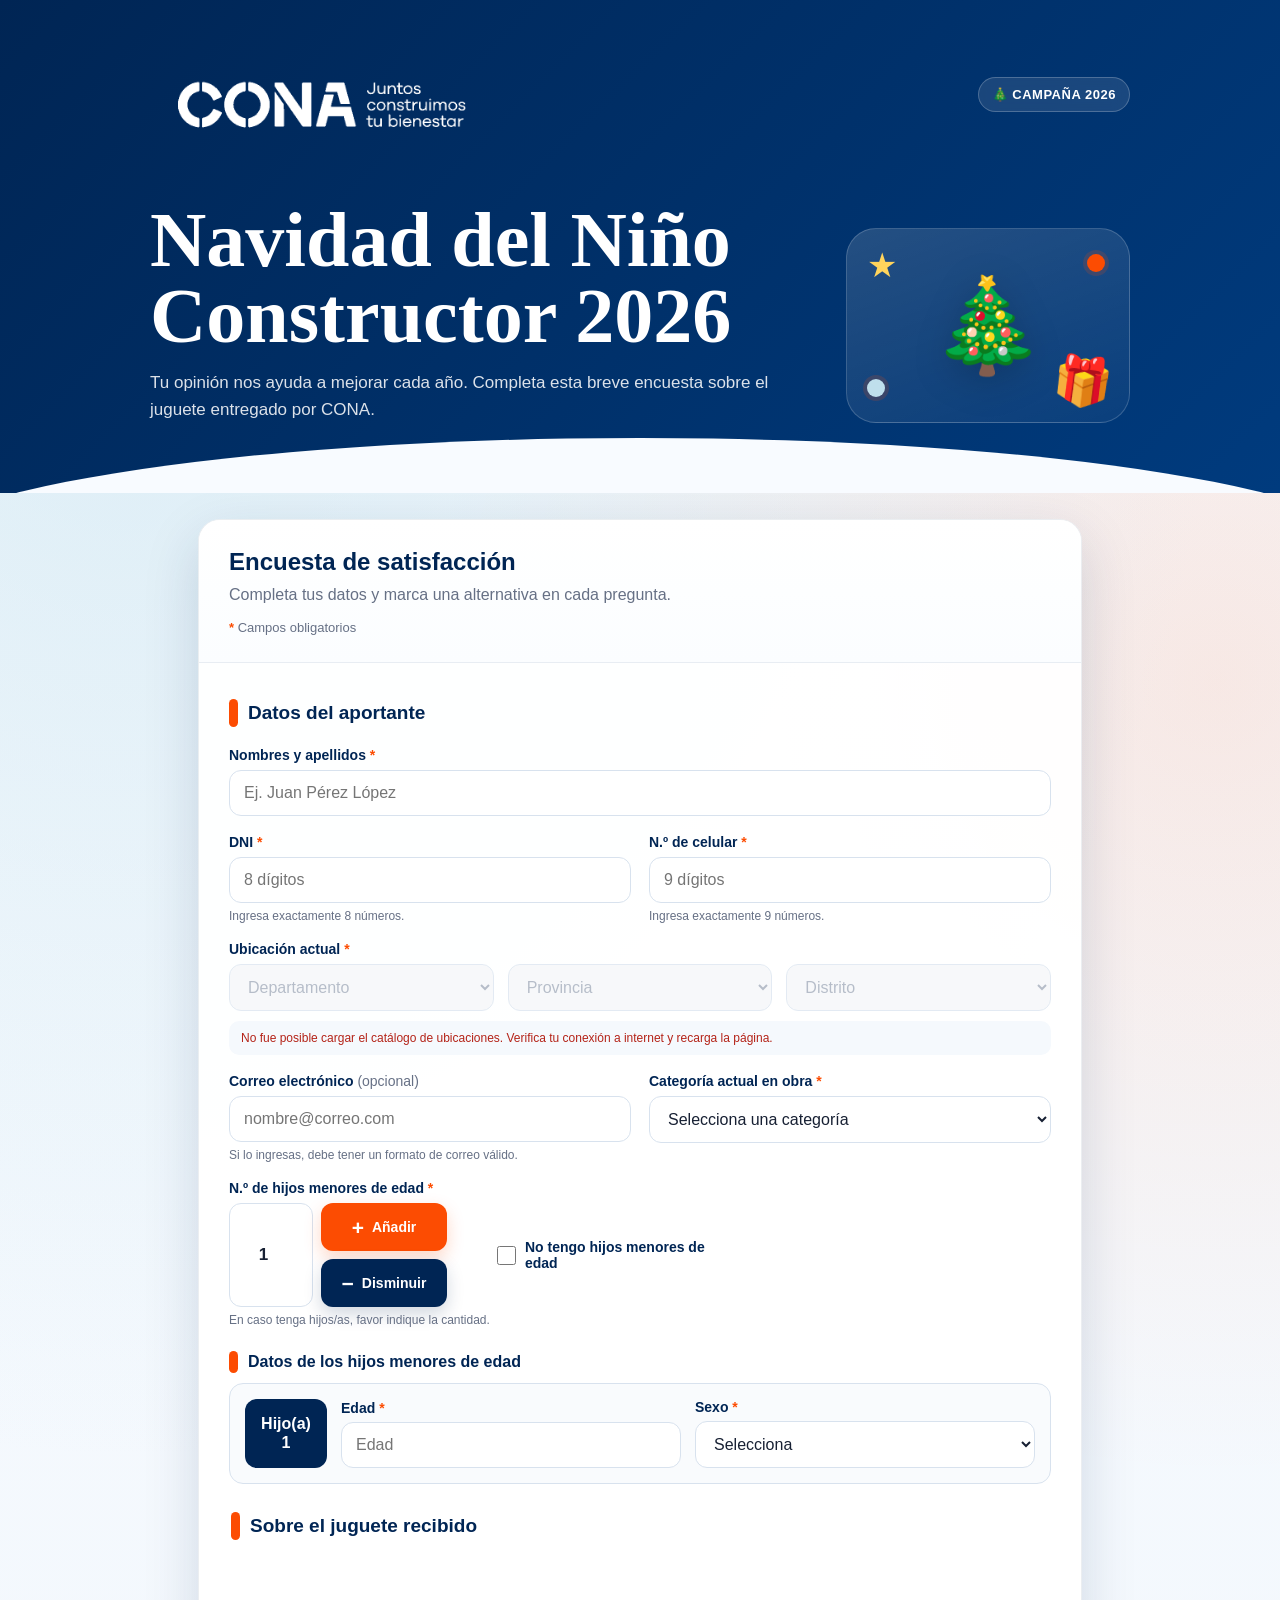
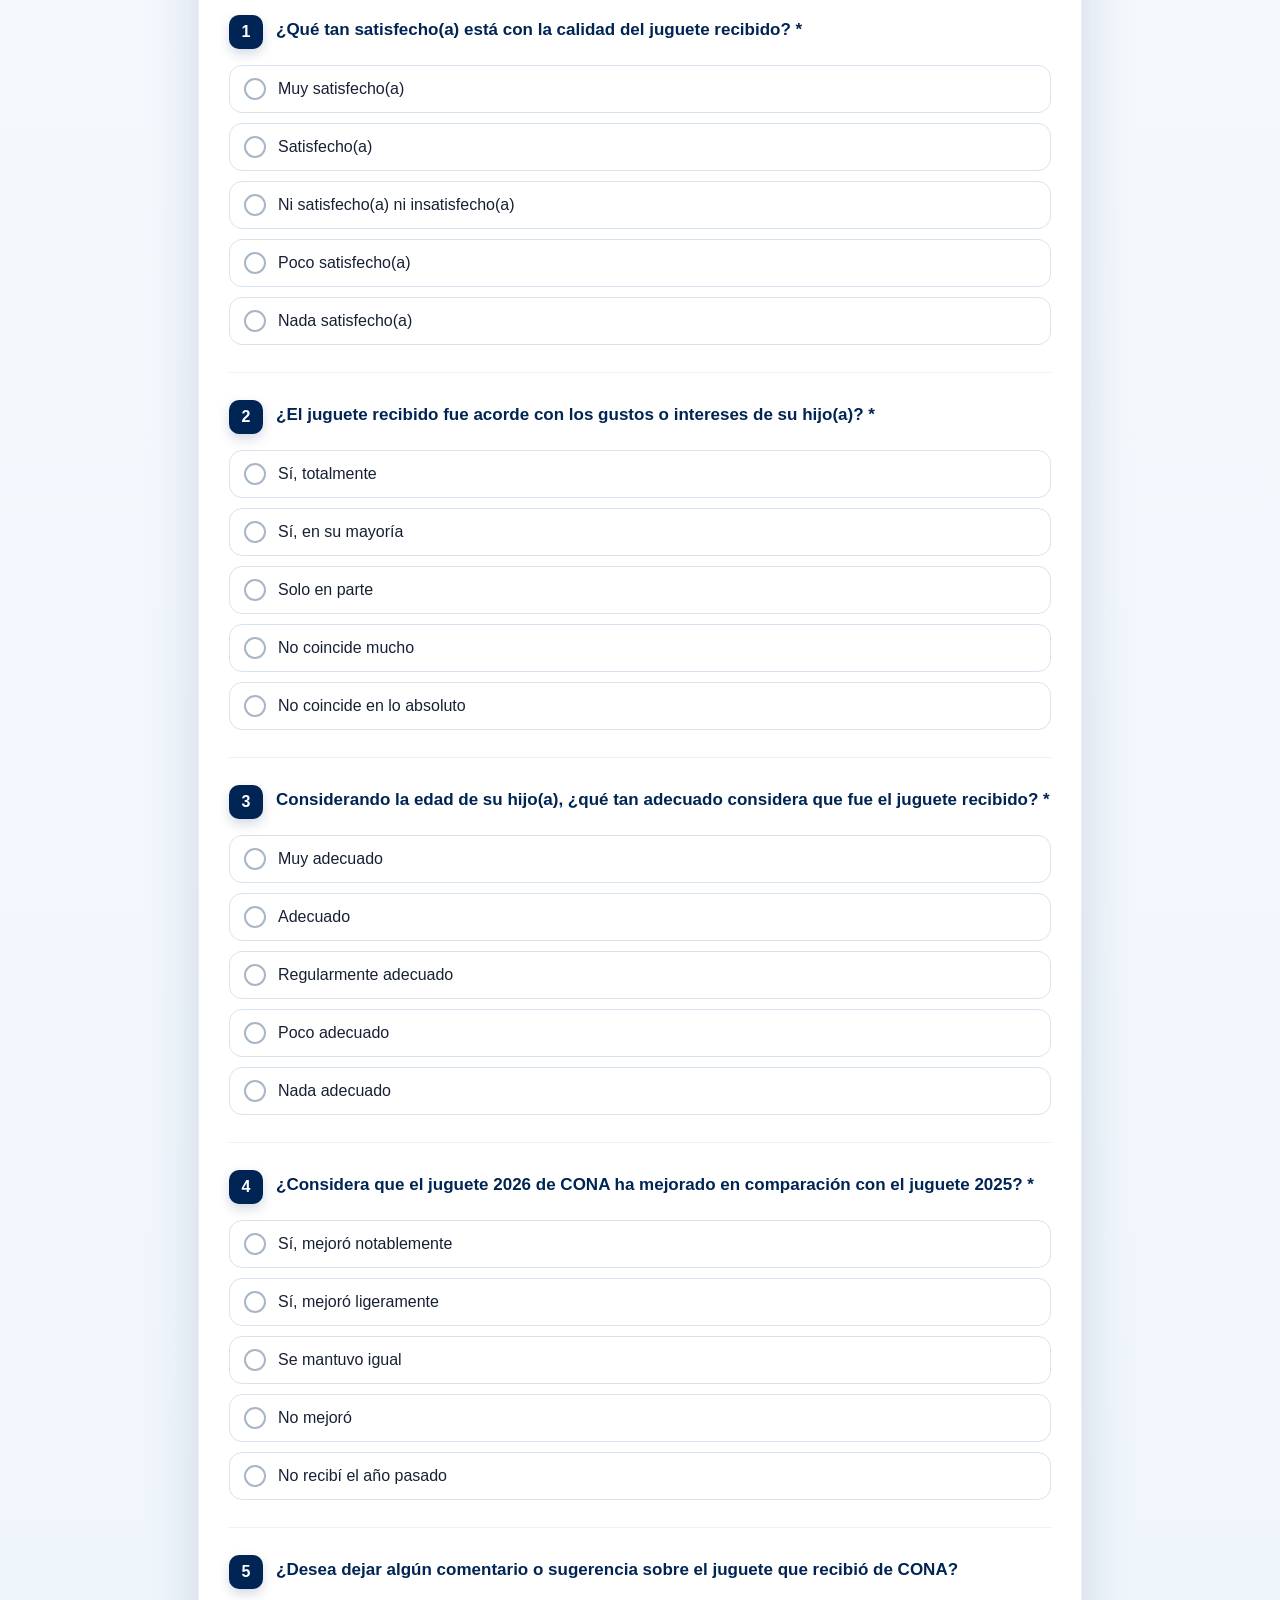
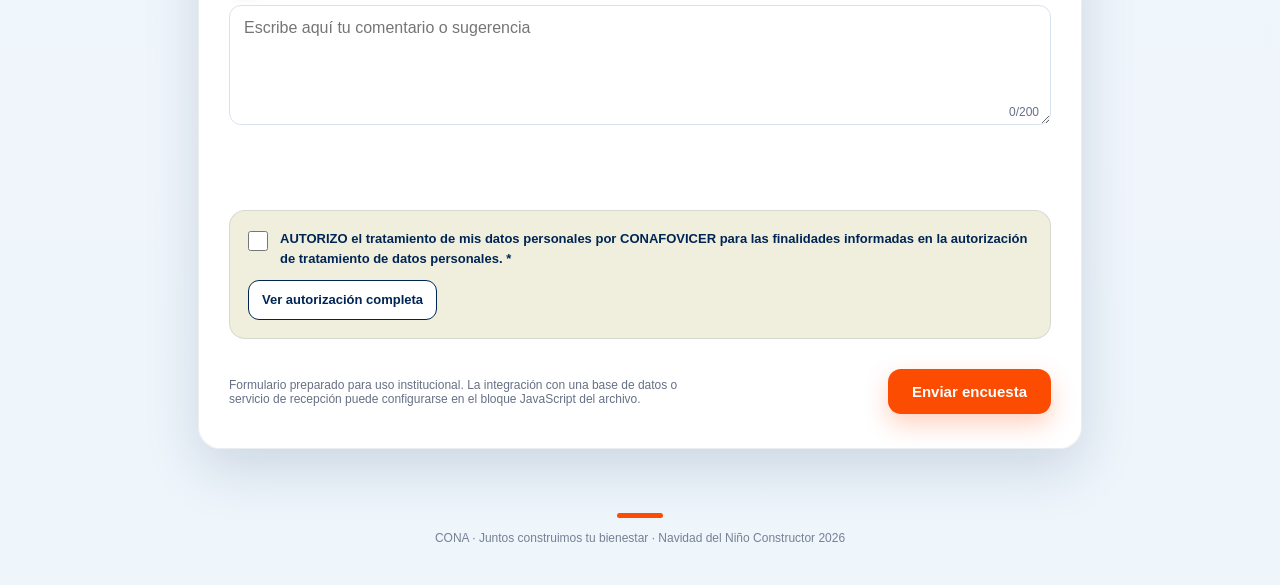
==== index.html @ 09ba83e5 "primera carga" ====
<!DOCTYPE html>
<html lang="es">
<head>
  <meta charset="UTF-8" />
  <meta name="viewport" content="width=device-width, initial-scale=1.0" />
  <title>Navidad del Niño Constructor 2026 | CONA</title>
  <meta name="description" content="Encuesta Navidad del Niño Constructor 2026 - CONA" />
  <style>
    :root {
      --cona-blue: #002554;
      --cona-blue-2: #073b77;
      --cona-orange: #fc4c02;
      --cona-sky: #bfdfec;
      --cona-cream: #f0efdd;
      --white: #ffffff;
      --ink: #172033;
      --muted: #667085;
      --border: #d8e2ee;
      --success: #137a4e;
      --danger: #b42318;
      --shadow: 0 20px 55px rgba(0, 37, 84, .15);
      --radius: 22px;
    }

    * { box-sizing: border-box; }
    html { scroll-behavior: smooth; }
    body {
      margin: 0;
      font-family: Inter, "Segoe UI", Arial, sans-serif;
      background:
        radial-gradient(circle at 10% 10%, rgba(191,223,236,.45), transparent 30%),
        radial-gradient(circle at 95% 18%, rgba(252,76,2,.10), transparent 24%),
        linear-gradient(180deg, #f8fbff 0%, #eef5fb 100%);
      color: var(--ink);
      min-height: 100vh;
    }

    .snow {
      position: fixed;
      inset: 0;
      pointer-events: none;
      overflow: hidden;
      z-index: 0;
      opacity: .42;
    }
    .snow span {
      position: absolute;
      top: -30px;
      color: #fff;
      text-shadow: 0 1px 5px rgba(0,37,84,.20);
      animation: fall linear infinite;
      user-select: none;
    }
    @keyframes fall {
      to { transform: translateY(110vh) rotate(360deg); }
    }

    .page { position: relative; z-index: 1; }

    .hero {
      position: relative;
      overflow: hidden;
      background: linear-gradient(135deg, var(--cona-blue) 0%, #003b7e 100%);
      color: white;
      padding: 28px 20px 70px;
    }
    .hero::after {
      content: "";
      position: absolute;
      left: -8%; right: -8%; bottom: -65px;
      height: 120px;
      background: #f8fbff;
      border-radius: 50% 50% 0 0 / 100% 100% 0 0;
    }
    .hero-inner {
      max-width: 980px;
      margin: 0 auto;
      position: relative;
      z-index: 2;
    }
    .brand-row {
      display: flex;
      align-items: center;
      justify-content: space-between;
      gap: 24px;
      margin-bottom: 42px;
    }
    .logo { width: min(330px, 62vw); height: auto; display: block; }
    .year-badge {
      display: inline-flex;
      align-items: center;
      gap: 8px;
      background: rgba(255,255,255,.10);
      border: 1px solid rgba(255,255,255,.22);
      padding: 9px 13px;
      border-radius: 999px;
      font-weight: 800;
      letter-spacing: .04em;
      font-size: 13px;
      backdrop-filter: blur(8px);
    }
    .hero-grid {
      display: grid;
      grid-template-columns: 1.4fr .6fr;
      gap: 32px;
      align-items: end;
    }
    h1 {
      margin: 0 0 14px;
      font-family: Georgia, "Times New Roman", serif;
      font-weight: 700;
      line-height: .98;
      font-size: clamp(42px, 7vw, 78px);
      max-width: 780px;
    }
    .hero p {
      margin: 0;
      max-width: 700px;
      font-size: 17px;
      line-height: 1.6;
      color: rgba(255,255,255,.86);
    }
    .christmas-card {
      position: relative;
      min-height: 195px;
      border-radius: 30px;
      background: linear-gradient(160deg, rgba(255,255,255,.14), rgba(255,255,255,.04));
      border: 1px solid rgba(255,255,255,.18);
      display: grid;
      place-items: center;
      overflow: hidden;
    }
    .tree { font-size: 92px; filter: drop-shadow(0 8px 18px rgba(0,0,0,.18)); }
    .gift { position: absolute; right: 16px; bottom: 12px; font-size: 48px; transform: rotate(7deg); }
    .star { position: absolute; left: 20px; top: 16px; font-size: 34px; color: #ffd45c; }
    .bauble {
      position: absolute; width: 18px; height: 18px; border-radius: 50%;
      background: var(--cona-orange); box-shadow: 0 0 0 4px rgba(252,76,2,.16);
    }
    .b1 { right: 24px; top: 25px; } .b2 { left: 20px; bottom: 25px; background: var(--cona-sky); }

    main { max-width: 920px; margin: 0 auto; padding: 26px 18px 64px; }
    .form-shell {
      background: rgba(255,255,255,.95);
      border: 1px solid rgba(0,37,84,.08);
      border-radius: var(--radius);
      box-shadow: var(--shadow);
      overflow: hidden;
    }
    .intro {
      padding: 28px 30px 24px;
      border-bottom: 1px solid #e8edf3;
      background: linear-gradient(180deg, #fff 0%, #fbfdff 100%);
    }
    .intro h2 { margin: 0 0 7px; color: var(--cona-blue); font-size: 24px; }
    .intro p { margin: 0; color: var(--muted); line-height: 1.55; }
    .required-note { margin-top: 10px !important; font-size: 13px; }
    .required-note strong { color: var(--cona-orange); }

    form { padding: 8px 30px 34px; }
    fieldset { border: 0; padding: 0; margin: 0; min-width: 0; }
    .section { padding: 28px 0; border-bottom: 1px solid #edf0f4; }
    .section:last-of-type { border-bottom: 0; }
    .section-title {
      display: flex;
      align-items: center;
      gap: 10px;
      margin: 0 0 20px;
      color: var(--cona-blue);
      font-size: 19px;
      font-weight: 800;
    }
    .section-title .brick {
      width: 9px; height: 28px; border-radius: 5px; background: var(--cona-orange); flex: 0 0 auto;
    }

    .grid { display: grid; grid-template-columns: repeat(2, minmax(0, 1fr)); gap: 18px; }
    .grid-3 { display: grid; grid-template-columns: repeat(3, minmax(0, 1fr)); gap: 14px; }
    .full { grid-column: 1 / -1; }
    .field label { display: block; font-weight: 700; font-size: 14px; color: var(--cona-blue); margin: 0 0 7px; }
    .field label .req { color: var(--cona-orange); }
    .children-count-row { display:grid; grid-template-columns:minmax(250px, 1fr) minmax(220px, auto); gap:16px; align-items:center; }
    .children-count-control { display:flex; align-items:stretch; gap:8px; }
    .children-count-control input { width:84px; flex:0 0 84px; text-align:center; font-weight:900; font-size:17px; }
    .child-adjust-buttons { display:flex; gap:8px; flex-wrap:wrap; }
    .child-adjust {
      appearance:none; border:0; border-radius:12px; min-height:48px; width:126px; padding:10px 14px;
      font:inherit; font-size:14px; font-weight:900; cursor:pointer; display:inline-flex; align-items:center; justify-content:center; gap:8px;
      transition:transform .16s ease, box-shadow .16s ease, opacity .16s ease; white-space:nowrap;
    }
    .child-adjust:hover:not(:disabled) { transform:translateY(-1px); }
    .child-adjust:focus-visible { outline:3px solid rgba(0,37,84,.18); outline-offset:2px; }
    .child-adjust.add { background:var(--cona-orange); color:#fff; box-shadow:0 7px 17px rgba(252,76,2,.22); }
    .child-adjust.remove { background:var(--cona-blue); color:#fff; box-shadow:0 7px 17px rgba(0,37,84,.18); }
    .child-adjust:disabled { opacity:.38; cursor:not-allowed; box-shadow:none; }
    .child-adjust .symbol { font-size:21px; line-height:1; font-weight:900; }
    .no-children-option { display:flex; align-items:center; gap:9px; min-height:48px; padding:0 2px; color:var(--cona-blue); font-weight:700; font-size:14px; }
    .no-children-option input { width:19px; height:19px; margin:0; accent-color:var(--cona-orange); cursor:pointer; flex:0 0 auto; }
    .no-children-option label { margin:0; cursor:pointer; font-weight:700; }
    input, select, textarea {
      width: 100%;
      border: 1.5px solid var(--border);
      border-radius: 12px;
      padding: 13px 14px;
      font: inherit;
      color: var(--ink);
      background: #fff;
      outline: none;
      transition: border-color .18s ease, box-shadow .18s ease, transform .18s ease;
    }
    input:focus, select:focus, textarea:focus {
      border-color: var(--cona-blue-2);
      box-shadow: 0 0 0 4px rgba(0,37,84,.09);
    }
    input:invalid:not(:placeholder-shown), textarea:invalid:not(:placeholder-shown) { border-color: #e4a6a0; }
    select:disabled { background: #f4f6f8; color: #98a2b3; cursor: not-allowed; }
    .hint { display: block; margin-top: 6px; color: var(--muted); font-size: 12px; }
    .ubigeo-status { margin-top: 10px; padding: 10px 12px; border-radius: 10px; background: #f5f9fd; color: var(--cona-blue); font-size: 12px; display: none; }

    .children-wrap { grid-column: 1 / -1; margin-top: 2px; }
    .children-list { display: grid; gap: 12px; margin-top: 10px; }
    .child-card {
      display: grid; grid-template-columns: 82px minmax(0,1fr) minmax(0,1fr); gap: 14px; align-items: end;
      padding: 15px; border: 1.5px solid var(--border); border-radius: 14px; background: #f9fbfd;
    }
    .child-badge {
      align-self: stretch; min-height: 48px; border-radius: 12px; background: var(--cona-blue); color: #fff;
      display: grid; place-items: center; font-weight: 900; text-align: center; line-height: 1.15; padding: 8px;
    }
    .child-card label { margin-bottom: 6px; }
    .children-empty { padding: 13px 14px; border-radius: 12px; background: #f5f9fd; color: var(--muted); font-size: 13px; }

    .question { padding: 27px 0; border-bottom: 1px solid #edf0f4; }
    .question:last-child { border-bottom: 0; }
    .q-head { display: flex; gap: 13px; align-items: flex-start; margin-bottom: 16px; }
    .q-num {
      width: 34px; height: 34px; border-radius: 10px; flex: 0 0 auto;
      background: var(--cona-blue); color: white; display: grid; place-items: center;
      font-weight: 900;
      box-shadow: 0 5px 12px rgba(0,37,84,.17);
    }
    .q-title { margin: 3px 0 0; font-size: 17px; line-height: 1.45; color: var(--cona-blue); font-weight: 800; }

    .options { display: grid; gap: 10px; }
    .option { position: relative; }
    .option input { position: absolute; opacity: 0; pointer-events: none; }
    .option label {
      display: flex;
      align-items: center;
      gap: 12px;
      border: 1.5px solid var(--border);
      border-radius: 13px;
      padding: 12px 14px;
      cursor: pointer;
      background: #fff;
      transition: all .18s ease;
    }
    .option label::before {
      content: "";
      width: 18px; height: 18px; border-radius: 50%;
      border: 2px solid #a8b6c7;
      flex: 0 0 auto;
      box-shadow: inset 0 0 0 4px #fff;
    }
    .option input:checked + label {
      border-color: var(--cona-blue);
      background: #f4f8fc;
      color: var(--cona-blue);
      font-weight: 700;
    }
    .option input:checked + label::before { background: var(--cona-orange); border-color: var(--cona-orange); }
    .option input:focus-visible + label { box-shadow: 0 0 0 4px rgba(0,37,84,.10); }

    .textarea-wrap { position: relative; }
    textarea { min-height: 120px; resize: vertical; padding-bottom: 32px; }
    .counter { position: absolute; right: 12px; bottom: 10px; color: var(--muted); font-size: 12px; background: rgba(255,255,255,.9); padding-left: 8px; }

    .consent {
      margin: 26px 0 6px;
      padding: 18px;
      border-radius: 16px;
      background: var(--cona-cream);
      color: #394150;
      font-size: 13px;
      line-height: 1.55;
      border: 1px solid rgba(0,37,84,.10);
    }
    .consent-head { display:flex; gap:12px; align-items:flex-start; }
    .consent-check { width:20px; height:20px; margin:2px 0 0; flex:0 0 auto; accent-color:var(--cona-orange); cursor:pointer; }
    .consent-label { display:block; margin:0; color:var(--cona-blue); font-weight:800; line-height:1.5; cursor:pointer; }
    .consent-actions { margin-top:12px; }
    .consent-toggle { appearance:none; border:1.5px solid var(--cona-blue); background:#fff; color:var(--cona-blue); border-radius:11px; padding:9px 13px; font:inherit; font-weight:800; cursor:pointer; transition:background .18s ease,color .18s ease,transform .18s ease; }
    .consent-toggle:hover { background:var(--cona-blue); color:#fff; transform:translateY(-1px); }
    .consent-detail { margin-top:14px; padding:16px 17px; border-radius:13px; background:#fff; border:1px solid rgba(0,37,84,.12); color:#344054; }
    .consent-detail[hidden] { display:none; }
    .consent-detail h4 { margin:16px 0 7px; color:var(--cona-blue); font-size:13px; text-transform:uppercase; letter-spacing:.025em; }
    .consent-detail h4:first-child { margin-top:0; }
    .consent-detail p { margin:0 0 8px; }
    .consent-detail ul { margin:6px 0 10px 19px; padding:0; }
    .consent-detail li { margin:0 0 7px; }
    .consent-meta { margin-top:10px; color:var(--muted); font-size:11px; }

    .actions { display: flex; gap: 12px; align-items: center; justify-content: space-between; padding-top: 24px; }
    .submit {
      appearance: none;
      border: 0;
      background: var(--cona-orange);
      color: white;
      padding: 14px 24px;
      border-radius: 13px;
      font-weight: 900;
      font-size: 15px;
      cursor: pointer;
      box-shadow: 0 10px 24px rgba(252,76,2,.25);
      transition: transform .16s ease, box-shadow .16s ease, opacity .16s ease;
    }
    .submit:hover { transform: translateY(-1px); box-shadow: 0 13px 28px rgba(252,76,2,.30); }
    .submit:disabled { opacity: .55; cursor: wait; transform: none; }
    .privacy { color: var(--muted); font-size: 12px; max-width: 470px; }

    .toast {
      position: fixed;
      right: 20px; bottom: 20px;
      background: #fff;
      border-left: 5px solid var(--success);
      box-shadow: 0 12px 35px rgba(0,0,0,.17);
      border-radius: 12px;
      padding: 14px 16px;
      max-width: min(390px, calc(100vw - 40px));
      z-index: 10;
      transform: translateY(120px);
      opacity: 0;
      transition: .25s ease;
    }
    .toast.show { transform: translateY(0); opacity: 1; }
    .toast.error { border-left-color: var(--danger); }
    .toast strong { display: block; color: var(--cona-blue); margin-bottom: 3px; }

    footer { max-width: 920px; margin: 0 auto; padding: 0 18px 40px; text-align: center; color: #758195; font-size: 12px; }
    .footer-line { width: 46px; height: 5px; border-radius: 99px; background: var(--cona-orange); margin: 0 auto 13px; }

    @media (max-width: 720px) {
      .hero { padding-bottom: 54px; }
      .brand-row { margin-bottom: 30px; }
      .hero-grid { grid-template-columns: 1fr; }
      .christmas-card { min-height: 145px; }
      .tree { font-size: 72px; }
      .grid, .grid-3 { grid-template-columns: 1fr; }
      .children-count-row { grid-template-columns:1fr; gap:10px; }
      .children-count-control { flex-wrap:wrap; }
      .children-count-control input { width:76px; flex-basis:76px; }
      .child-adjust-buttons { flex:1 1 230px; }
      .child-adjust { flex:1 1 145px; justify-content:center; }
      .child-card { grid-template-columns: 1fr; }
      .child-badge { min-height: 42px; }
      .intro, form { padding-left: 20px; padding-right: 20px; }
      .actions { align-items: stretch; flex-direction: column-reverse; }
      .submit { width: 100%; }
    }
  </style>
</head>
<body>
  <div class="snow" aria-hidden="true" id="snow"></div>

  <div class="page">
    <header class="hero">
      <div class="hero-inner">
        <div class="brand-row">
          <img class="logo" alt="CONA - Juntos construimos tu bienestar" src="[data-uri]">
          <div class="year-badge">🎄 CAMPAÑA 2026</div>
        </div>
        <div class="hero-grid">
          <div>
            <h1>Navidad del Niño Constructor 2026</h1>
            <p>Tu opinión nos ayuda a mejorar cada año. Completa esta breve encuesta sobre el juguete entregado por CONA.</p>
          </div>
          <div class="christmas-card" aria-hidden="true">
            <div class="star">★</div><div class="bauble b1"></div><div class="bauble b2"></div>
            <div class="tree">🎄</div><div class="gift">🎁</div>
          </div>
        </div>
      </div>
    </header>

    <main>
      <section class="form-shell">
        <div class="intro">
          <h2>Encuesta de satisfacción</h2>
          <p>Completa tus datos y marca una alternativa en cada pregunta.</p>
          <p class="required-note"><strong>*</strong> Campos obligatorios</p>
        </div>

        <form id="surveyForm" novalidate>
          <section class="section">
            <h3 class="section-title"><span class="brick"></span>Datos del aportante</h3>
            <div class="grid">
              <div class="field full">
                <label for="nombre">Nombres y apellidos <span class="req">*</span></label>
                <input id="nombre" name="nombre" type="text" autocomplete="name" minlength="5" maxlength="120" required placeholder="Ej. Juan Pérez López" />
              </div>
              <div class="field">
                <label for="dni">DNI <span class="req">*</span></label>
                <input id="dni" name="dni" type="text" inputmode="numeric" autocomplete="off" maxlength="8" pattern="[0-9]{8}" required placeholder="8 dígitos" />
                <small class="hint">Ingresa exactamente 8 números.</small>
              </div>
              <div class="field">
                <label for="celular">N.º de celular <span class="req">*</span></label>
                <input id="celular" name="celular" type="tel" inputmode="numeric" autocomplete="tel" maxlength="9" pattern="[0-9]{9}" required placeholder="9 dígitos" />
                <small class="hint">Ingresa exactamente 9 números.</small>
              </div>
              <div class="field full">
                <label>Ubicación actual <span class="req">*</span></label>
                <div class="grid-3">
                  <select id="departamento" name="departamento" required aria-label="Departamento">
                    <option value="">Departamento</option>
                  </select>
                  <select id="provincia" name="provincia" required disabled aria-label="Provincia">
                    <option value="">Provincia</option>
                  </select>
                  <select id="distrito" name="distrito" required disabled aria-label="Distrito">
                    <option value="">Distrito</option>
                  </select>
                </div>
                <div id="ubigeoStatus" class="ubigeo-status" role="status"></div>
                <input type="hidden" id="ubigeo" name="ubigeo" />
              </div>
              <div class="field">
                <label for="correo">Correo electrónico <span style="font-weight:500; color:var(--muted);">(opcional)</span></label>
                <input id="correo" name="correo" type="email" autocomplete="email" placeholder="nombre@correo.com" />
                <small class="hint">Si lo ingresas, debe tener un formato de correo válido.</small>
              </div>
              <div class="field">
                <label for="categoria">Categoría actual en obra <span class="req">*</span></label>
                <select id="categoria" name="categoria" required>
                  <option value="">Selecciona una categoría</option>
                  <option>Peón</option>
                  <option>Oficial</option>
                  <option>Operario</option>
                </select>
              </div>
              <div class="field">
                <label for="hijos">N.º de hijos menores de edad <span class="req">*</span></label>
                <div class="children-count-row">
                  <div class="children-count-control" aria-label="Control de número de hijos">
                    <input id="hijos" name="hijos_menores" type="number" inputmode="numeric" min="0" max="20" step="1" required value="1" aria-label="Número de hijos menores de edad" />
                    <div class="child-adjust-buttons">
                      <button id="agregarHijo" class="child-adjust add" type="button" aria-label="Añadir"><span class="symbol" aria-hidden="true">+</span> Añadir</button>
                      <button id="quitarHijo" class="child-adjust remove" type="button" aria-label="Disminuir"><span class="symbol" aria-hidden="true">−</span> Disminuir</button>
                    </div>
                  </div>
                  <div class="no-children-option">
                    <input id="sinHijos" name="sin_hijos" type="checkbox" value="Sí" />
                    <label for="sinHijos">No tengo hijos menores de edad</label>
                  </div>
                </div>
                <small class="hint">En caso tenga hijos/as, favor indique la cantidad.</small>
              </div>

              <div class="children-wrap">
                <div class="section-title" style="font-size:16px; margin:4px 0 8px;"><span class="brick" style="height:22px;"></span>Datos de los hijos menores de edad</div>
                <div id="childrenList" class="children-list" aria-live="polite">
                  <div class="children-empty">Indica el número de hijos menores de edad para registrar la edad y el sexo de cada uno.</div>
                </div>
              </div>
            </div>
          </section>

          <div id="surveyGate" class="section" style="padding-top:22px;">
            <div class="children-empty" style="border:1.5px dashed var(--border); background:#f8fbff; color:var(--cona-blue);">
              Las preguntas sobre el juguete se habilitarán cuando registres <strong>al menos un hijo menor de edad</strong>.
            </div>
          </div>

          <fieldset class="section" id="surveySection" hidden>
            <legend class="section-title"><span class="brick"></span>Sobre el juguete recibido</legend>

            <div class="question">
              <div class="q-head"><span class="q-num">1</span><p class="q-title">¿Qué tan satisfecho(a) está con la calidad del juguete recibido? <span class="req">*</span></p></div>
              <div class="options">
                <div class="option"><input type="radio" id="q1_1" name="q1_calidad" value="Muy satisfecho(a)" required><label for="q1_1">Muy satisfecho(a)</label></div><div class="option"><input type="radio" id="q1_2" name="q1_calidad" value="Satisfecho(a)" required><label for="q1_2">Satisfecho(a)</label></div><div class="option"><input type="radio" id="q1_3" name="q1_calidad" value="Ni satisfecho(a) ni insatisfecho(a)" required><label for="q1_3">Ni satisfecho(a) ni insatisfecho(a)</label></div><div class="option"><input type="radio" id="q1_4" name="q1_calidad" value="Poco satisfecho(a)" required><label for="q1_4">Poco satisfecho(a)</label></div><div class="option"><input type="radio" id="q1_5" name="q1_calidad" value="Nada satisfecho(a)" required><label for="q1_5">Nada satisfecho(a)</label></div>
              </div>
            </div>

            <div class="question">
              <div class="q-head"><span class="q-num">2</span><p class="q-title">¿El juguete recibido fue acorde con los gustos o intereses de su hijo(a)? <span class="req">*</span></p></div>
              <div class="options">
                <div class="option"><input type="radio" id="q2_1" name="q2_gustos" value="Sí, totalmente" required><label for="q2_1">Sí, totalmente</label></div><div class="option"><input type="radio" id="q2_2" name="q2_gustos" value="Sí, en su mayoría" required><label for="q2_2">Sí, en su mayoría</label></div><div class="option"><input type="radio" id="q2_3" name="q2_gustos" value="Solo en parte" required><label for="q2_3">Solo en parte</label></div><div class="option"><input type="radio" id="q2_4" name="q2_gustos" value="No coincide mucho" required><label for="q2_4">No coincide mucho</label></div><div class="option"><input type="radio" id="q2_5" name="q2_gustos" value="No coincide en lo absoluto" required><label for="q2_5">No coincide en lo absoluto</label></div>
              </div>
            </div>

            <div class="question">
              <div class="q-head"><span class="q-num">3</span><p class="q-title">Considerando la edad de su hijo(a), ¿qué tan adecuado considera que fue el juguete recibido? <span class="req">*</span></p></div>
              <div class="options">
                <div class="option"><input type="radio" id="q3_1" name="q3_edad" value="Muy adecuado" required><label for="q3_1">Muy adecuado</label></div><div class="option"><input type="radio" id="q3_2" name="q3_edad" value="Adecuado" required><label for="q3_2">Adecuado</label></div><div class="option"><input type="radio" id="q3_3" name="q3_edad" value="Regularmente adecuado" required><label for="q3_3">Regularmente adecuado</label></div><div class="option"><input type="radio" id="q3_4" name="q3_edad" value="Poco adecuado" required><label for="q3_4">Poco adecuado</label></div><div class="option"><input type="radio" id="q3_5" name="q3_edad" value="Nada adecuado" required><label for="q3_5">Nada adecuado</label></div>
              </div>
            </div>

            <div class="question">
              <div class="q-head"><span class="q-num">4</span><p class="q-title">¿Considera que el juguete 2026 de CONA ha mejorado en comparación con el juguete 2025? <span class="req">*</span></p></div>
              <div class="options">
                <div class="option"><input type="radio" id="q4_1" name="q4_comparacion" value="Sí, mejoró notablemente" required><label for="q4_1">Sí, mejoró notablemente</label></div><div class="option"><input type="radio" id="q4_2" name="q4_comparacion" value="Sí, mejoró ligeramente" required><label for="q4_2">Sí, mejoró ligeramente</label></div><div class="option"><input type="radio" id="q4_3" name="q4_comparacion" value="Se mantuvo igual" required><label for="q4_3">Se mantuvo igual</label></div><div class="option"><input type="radio" id="q4_4" name="q4_comparacion" value="No mejoró" required><label for="q4_4">No mejoró</label></div><div class="option"><input type="radio" id="q4_5" name="q4_comparacion" value="No recibí el año pasado" required><label for="q4_5">No recibí el año pasado</label></div>
              </div>
            </div>

            <div class="question">
              <div class="q-head"><span class="q-num">5</span><p class="q-title">¿Desea dejar algún comentario o sugerencia sobre el juguete que recibió de CONA?</p></div>
              <div class="textarea-wrap">
                <textarea id="comentario" name="comentario" maxlength="200" placeholder="Escribe aquí tu comentario o sugerencia"></textarea>
                <span class="counter"><span id="charCount">0</span>/200</span>
              </div>
            </div>
          </fieldset>

          <div class="consent" id="consentBlock">
            <div class="consent-head">
              <input class="consent-check" id="consentimientoDatos" name="consentimiento_datos_personales" type="checkbox" value="Sí" required />
              <label class="consent-label" for="consentimientoDatos">AUTORIZO el tratamiento de mis datos personales por CONAFOVICER para las finalidades informadas en la autorización de tratamiento de datos personales. <span class="req">*</span></label>
            </div>
            <div class="consent-actions">
              <button class="consent-toggle" id="consentToggle" type="button" aria-expanded="false" aria-controls="consentDetail">Ver autorización completa</button>
            </div>
            <div class="consent-detail" id="consentDetail" hidden>
              <h4>Autorización</h4>
              <p><strong>AUTORIZO</strong> al Comité Nacional de Administración del Fondo para la Construcción de Viviendas y Centros Recreacionales para los Trabajadores en Construcción Civil del Perú - <strong>CONAFOVICER</strong>, con domicilio en Prolongación Cangallo N.° 670, tercer piso, La Victoria, Lima, a recopilar, registrar, organizar, almacenar, conservar, consultar, verificar, actualizar, analizar y utilizar mis datos personales de identificación, contacto, información laboral, aportaciones y uso de servicios, así como la información sobre edad y sexo de mis hijos menores declarada en este formulario, conforme a la Ley N.° 29733 y su Reglamento.</p>
              <h4>Finalidades y alcance de la autorización</h4>
              <ul>
                <li>Crear y mantener actualizado mi registro como aportante o beneficiario, verificar mi identidad, condición laboral y aportaciones, y gestionar mis solicitudes, trámites y acceso a los servicios y beneficios institucionales.</li>
                <li>Gestionar la campaña <strong>Navidad del Niño Constructor 2026</strong>, incluyendo la validación de requisitos, caracterización de beneficiarios y evaluación de la satisfacción con los juguetes entregados.</li>
                <li>Almacenar mi información en el banco de datos personales denominado <strong>“Aportantes”</strong>, de titularidad de CONAFOVICER.</li>
                <li>Diseñar, evaluar y mejorar los servicios y beneficios de vivienda, recreación, educación, capacitación y asistencia social, mediante estadísticas, estudios, segmentaciones y análisis del conjunto de aportantes. Los resultados serán utilizados preferentemente de forma agregada o anonimizada y no se adoptarán decisiones con efectos jurídicos basadas únicamente en tratamientos automatizados.</li>
                <li>Remitirme información institucional sobre beneficios, programas, actividades, campañas, requisitos, convocatorias y servicios de CONAFOVICER mediante el teléfono, correo electrónico, mensajes de texto, WhatsApp, aplicaciones móviles u otros canales de contacto que haya proporcionado.</li>
                <li>Atender consultas y reclamos, cumplir obligaciones legales y realizar controles, auditorías y acciones de seguridad relacionadas con los fines institucionales.</li>
              </ul>
              <h4>Tratamiento, destinatarios y conservación</h4>
              <ul>
                <li>CONAFOVICER podrá verificar mis datos con empleadores o exempleadores, entidades públicas competentes y entidades recaudadoras, cuando corresponda y exista habilitación legal.</li>
                <li>Mis datos podrán ser tratados por personal autorizado de CONAFOVICER y por proveedores que actúen por encargo de la institución, sujetos a obligaciones de confidencialidad y seguridad.</li>
                <li>Mis datos no serán vendidos ni utilizados para finalidades ajenas a las informadas. Podrán comunicarse a autoridades o terceros cuando exista una obligación legal.</li>
                <li>La información será conservada mientras mantenga una relación como aportante o beneficiario y, posteriormente, durante cinco (5) años o por el plazo mayor exigido por la normativa aplicable.</li>
              </ul>
              <h4>Derechos del titular</h4>
              <p>Puedo solicitar información, acceso, actualización, rectificación, cancelación u oposición al tratamiento de mis datos, así como revocar mi consentimiento, mediante la Mesa de Partes física o virtual de CONAFOVICER. La revocación no afecta los tratamientos realizados previamente de manera lícita.</p>
              <h4>Declaración</h4>
              <p><strong>DECLARO</strong> que he recibido información clara y suficiente sobre el tratamiento de mis datos personales y que, al marcar la casilla de autorización y enviar este formulario, otorgo mi consentimiento de forma libre, previa, expresa, informada e inequívoca para las finalidades descritas.</p>
              <div class="consent-meta">Versión del consentimiento: 16/10/2026.</div>
            </div>
          </div>

          <div class="actions">
            <div class="privacy">Formulario preparado para uso institucional. La integración con una base de datos o servicio de recepción puede configurarse en el bloque JavaScript del archivo.</div>
            <button class="submit" id="submitBtn" type="submit">Enviar encuesta</button>
          </div>
        </form>
      </section>
    </main>

    <footer>
      <div class="footer-line"></div>
      CONA · Juntos construimos tu bienestar · Navidad del Niño Constructor 2026
    </footer>
  </div>

  <div class="toast" id="toast" role="status" aria-live="polite"><strong id="toastTitle"></strong><span id="toastText"></span></div>

  <script>
    // ================================================================
    // CONFIGURACIÓN DE ENVÍO
    // Coloca aquí la URL de tu endpoint (Apps Script, API propia, etc.).
    // Si se deja vacío, el formulario funciona en modo demostración:
    // valida todos los campos y muestra confirmación, pero no envía datos.
    // ================================================================
    const FORM_ENDPOINT = "";

    // Catálogo UBIGEO 2026 (INEI/SISCONCODE), con fuente secundaria de contingencia.
    const UBIGEO_2026_CSV = "https://raw.githubusercontent.com/Rodasluis/Peru-maps/main/salida/ubigeos_2026.csv";
    const UBIGEO_FALLBACK = {
      departamentos: "https://raw.githubusercontent.com/RitchieRD/ubigeos-peru-data/main/json/1_ubigeo_departamentos.json",
      provincias: "https://raw.githubusercontent.com/RitchieRD/ubigeos-peru-data/main/json/2_ubigeo_provincias.json",
      distritos: "https://raw.githubusercontent.com/RitchieRD/ubigeos-peru-data/main/json/3_ubigeo_distritos.json"
    };

    const $ = (id) => document.getElementById(id);
    const form = $("surveyForm");
    const dpto = $("departamento");
    const prov = $("provincia");
    const dist = $("distrito");
    const ubigeo = $("ubigeo");
    const statusBox = $("ubigeoStatus");
    const submitBtn = $("submitBtn");
    const hijosInput = $("hijos");
    const sinHijos = $("sinHijos");
    const agregarHijo = $("agregarHijo");
    const quitarHijo = $("quitarHijo");
    const childrenList = $("childrenList");
    const surveySection = $("surveySection");
    const surveyGate = $("surveyGate");
    const consentimientoDatos = $("consentimientoDatos");
    const consentToggle = $("consentToggle");
    const consentDetail = $("consentDetail");
    let data = { departamentos: [], provincias: [], distritos: [] };

    // Motivos navideños discretos. Porque una encuesta no necesita convertirse en un árbol de 4 metros.
    const snow = $("snow");
    for (let i = 0; i < 34; i++) {
      const s = document.createElement("span");
      s.textContent = i % 5 === 0 ? "✦" : "•";
      s.style.left = Math.random() * 100 + "%";
      s.style.fontSize = (8 + Math.random() * 14) + "px";
      s.style.animationDuration = (9 + Math.random() * 12) + "s";
      s.style.animationDelay = (-Math.random() * 18) + "s";
      snow.appendChild(s);
    }

    function option(value, text) {
      const o = document.createElement("option");
      o.value = value;
      o.textContent = text;
      return o;
    }

    function resetSelect(select, placeholder) {
      select.innerHTML = "";
      select.appendChild(option("", placeholder));
    }

    function parseCsvLine(line) {
      const out = [];
      let value = "";
      let quoted = false;
      for (let i = 0; i < line.length; i++) {
        const ch = line[i];
        if (ch === '"') {
          if (quoted && line[i + 1] === '"') { value += '"'; i++; }
          else quoted = !quoted;
        } else if (ch === "," && !quoted) {
          out.push(value); value = "";
        } else value += ch;
      }
      out.push(value);
      return out;
    }

    function normalizeUbigeoCsv(csvText) {
      const lines = csvText.replace(/^\uFEFF/, "").split(/\r?\n/).filter(Boolean);
      const headers = parseCsvLine(lines.shift());
      const rows = lines.map(line => {
        const cols = parseCsvLine(line);
        return Object.fromEntries(headers.map((h, i) => [h, cols[i] ?? ""]));
      });
      const departamentos = rows.filter(r => r.nivel === "departamento").map(r => ({ id:r.ubigeo, departamento:r.nombre }));
      const provincias = rows.filter(r => r.nivel === "provincia").map(r => ({ id:r.ubigeo, provincia:r.nombre, departamento_id:r.ubigeo_departamento }));
      const distritos = rows.filter(r => r.nivel === "distrito").map(r => ({ id:r.ubigeo, ubigeo:r.ubigeo, distrito:r.nombre, provincia_id:r.ubigeo_provincia, departamento_id:r.ubigeo_departamento }));
      if (!departamentos.length || !provincias.length || !distritos.length) throw new Error("Catálogo UBIGEO incompleto");
      return { departamentos, provincias, distritos };
    }

    async function loadUbigeoFallback() {
      const [rd, rp, rdi] = await Promise.all([fetch(UBIGEO_FALLBACK.departamentos), fetch(UBIGEO_FALLBACK.provincias), fetch(UBIGEO_FALLBACK.distritos)]);
      if (!rd.ok || !rp.ok || !rdi.ok) throw new Error("No se pudo cargar el catálogo alternativo");
      return { departamentos:await rd.json(), provincias:await rp.json(), distritos:await rdi.json() };
    }

    async function loadUbigeo() {
      statusBox.style.display = "block";
      statusBox.style.color = "var(--cona-blue)";
      statusBox.textContent = "Cargando catálogo de ubicaciones del Perú…";
      dpto.disabled = true; prov.disabled = true; dist.disabled = true;
      try {
        try {
          const res = await fetch(UBIGEO_2026_CSV, { cache:"force-cache" });
          if (!res.ok) throw new Error("No se pudo cargar el catálogo UBIGEO 2026");
          data = normalizeUbigeoCsv(await res.text());
        } catch (primaryError) {
          console.warn("Fuente UBIGEO 2026 no disponible; usando contingencia.", primaryError);
          data = await loadUbigeoFallback();
        }
        resetSelect(dpto, "Departamento"); resetSelect(prov, "Provincia"); resetSelect(dist, "Distrito");
        data.departamentos.slice().sort((a,b) => a.departamento.localeCompare(b.departamento, "es", {sensitivity:"base"})).forEach(x => dpto.appendChild(option(String(x.id), x.departamento)));
        dpto.disabled = false;
        statusBox.style.display = "none";
      } catch (err) {
        console.error(err);
        statusBox.textContent = "No fue posible cargar el catálogo de ubicaciones. Verifica tu conexión a internet y recarga la página.";
        statusBox.style.color = "#b42318";
        dpto.disabled = true;
      }
    }

    dpto.addEventListener("change", () => {
      resetSelect(prov, "Provincia");
      resetSelect(dist, "Distrito");
      dist.disabled = true;
      ubigeo.value = "";
      if (!dpto.value) { prov.disabled = true; return; }
      const list = data.provincias.filter(x => String(x.departamento_id) === dpto.value)
        .sort((a,b) => a.provincia.localeCompare(b.provincia, "es", { sensitivity: "base" }));
      list.forEach(x => prov.appendChild(option(String(x.id), x.provincia)));
      prov.disabled = false;
    });

    prov.addEventListener("change", () => {
      resetSelect(dist, "Distrito");
      ubigeo.value = "";
      if (!prov.value) { dist.disabled = true; return; }
      const list = data.distritos.filter(x => String(x.provincia_id) === prov.value)
        .sort((a,b) => a.distrito.localeCompare(b.distrito, "es", { sensitivity: "base" }));
      list.forEach(x => dist.appendChild(option(String(x.id), x.distrito)));
      dist.disabled = false;
    });

    dist.addEventListener("change", () => {
      const item = data.distritos.find(x => String(x.id) === dist.value);
      ubigeo.value = item ? item.ubigeo : "";
    });

    consentToggle.addEventListener("click", () => {
      const willOpen = consentDetail.hidden;
      consentDetail.hidden = !willOpen;
      consentToggle.setAttribute("aria-expanded", String(willOpen));
      consentToggle.textContent = willOpen ? "Ocultar autorización" : "Ver autorización completa";
      if (willOpen) consentDetail.scrollIntoView({ behavior:"smooth", block:"nearest" });
    });

    [$("dni"), $("celular")].forEach(el => {
      el.addEventListener("input", () => { el.value = el.value.replace(/\D/g, ""); });
    });

    function toggleSurvey(count) {
      const enabled = count >= 1;
      surveySection.hidden = !enabled;
      surveyGate.hidden = enabled;

      // Las preguntas 1 a 4 son obligatorias cuando existe al menos un hijo.
      surveySection.querySelectorAll('input[type="radio"]').forEach(el => {
        el.required = enabled;
        if (!enabled) el.checked = false;
      });

      // La pregunta 5 (comentario/sugerencia) es opcional.
      const comentario = $("comentario");
      comentario.required = false;

      // Si la encuesta deja de aplicar, se limpian sus respuestas.
      if (!enabled) {
        comentario.value = "";
        $("charCount").textContent = "0";
      }
    }

    function renderChildren() {
      // Conserva los datos ya escritos al aumentar o disminuir el número de hijos.
      const previous = Array.from(childrenList.querySelectorAll('.child-card')).map((card, idx) => ({
        edad: $("hijo_" + (idx + 1) + "_edad")?.value || "",
        sexo: $("hijo_" + (idx + 1) + "_sexo")?.value || ""
      }));

      let count = Math.max(0, Math.min(20, Number.parseInt(hijosInput.value || "0", 10) || 0));
      hijosInput.value = String(count);
      sinHijos.checked = count === 0;
      agregarHijo.disabled = count >= 20;
      quitarHijo.disabled = count <= 0;
      childrenList.innerHTML = "";
      toggleSurvey(count);

      if (count === 0) {
        childrenList.innerHTML = '<div class="children-empty">No se han registrado hijos menores de edad.</div>';
        return;
      }

      for (let i = 1; i <= count; i++) {
        const card = document.createElement("div");
        card.className = "child-card";
        card.innerHTML = `
          <div class="child-badge">Hijo(a)<br>${i}</div>
          <div class="field">
            <label for="hijo_${i}_edad">Edad <span class="req">*</span></label>
            <input id="hijo_${i}_edad" name="hijo_${i}_edad" type="number" inputmode="numeric" min="0" max="17" step="1" required placeholder="Edad" aria-label="Edad del hijo ${i}">
          </div>
          <div class="field">
            <label for="hijo_${i}_sexo">Sexo <span class="req">*</span></label>
            <select id="hijo_${i}_sexo" name="hijo_${i}_sexo" required aria-label="Sexo del hijo ${i}">
              <option value="">Selecciona</option>
              <option value="Masculino">Masculino</option>
              <option value="Femenino">Femenino</option>
            </select>
          </div>`;
        childrenList.appendChild(card);
        if (previous[i - 1]) {
          $("hijo_" + i + "_edad").value = previous[i - 1].edad;
          $("hijo_" + i + "_sexo").value = previous[i - 1].sexo;
        }
      }
    }

    sinHijos.addEventListener("change", () => {
      if (sinHijos.checked) {
        hijosInput.value = "0";
      } else if (Number.parseInt(hijosInput.value || "0", 10) === 0) {
        hijosInput.value = "1";
      }
      renderChildren();
    });

    hijosInput.addEventListener("input", renderChildren);
    hijosInput.addEventListener("change", renderChildren);

    agregarHijo.addEventListener("click", () => {
      const count = Math.max(0, Number.parseInt(hijosInput.value || "0", 10) || 0);
      if (count < 20) hijosInput.value = String(count + 1);
      renderChildren();
    });

    quitarHijo.addEventListener("click", () => {
      const count = Math.max(0, Number.parseInt(hijosInput.value || "0", 10) || 0);
      if (count > 0) hijosInput.value = String(count - 1);
      renderChildren();
    });

    $("comentario").addEventListener("input", (e) => { $("charCount").textContent = e.target.value.length; });

    function toast(title, text, isError=false) {
      const t = $("toast");
      $("toastTitle").textContent = title;
      $("toastText").textContent = text;
      t.classList.toggle("error", isError);
      t.classList.add("show");
      setTimeout(() => t.classList.remove("show"), 4300);
    }

    function firstInvalidField() {
      const el = form.querySelector(":invalid");
      if (!el) return;
      el.scrollIntoView({ behavior: "smooth", block: "center" });
      setTimeout(() => el.focus({ preventScroll: true }), 350);
    }

    form.addEventListener("submit", async (e) => {
      e.preventDefault();
      if (!form.checkValidity()) {
        form.reportValidity();
        firstInvalidField();
        toast("Revisa el formulario", "Hay campos obligatorios o respuestas pendientes.", true);
        return;
      }
      if (!ubigeo.value) {
        toast("Ubicación incompleta", "Selecciona departamento, provincia y distrito.", true);
        dist.focus();
        return;
      }

      const fd = new FormData(form);
      const payload = Object.fromEntries(fd.entries());
      payload.fecha_registro = new Date().toISOString();
      payload.sin_hijos = Number(payload.hijos_menores || 0) === 0;
      payload.consentimiento_datos_personales = consentimientoDatos.checked;
      payload.version_consentimiento = "2026-10-16";
      payload.departamento = dpto.options[dpto.selectedIndex].text;
      payload.provincia = prov.options[prov.selectedIndex].text;
      payload.distrito = dist.options[dist.selectedIndex].text;
      payload.hijos = Array.from({ length: Number(payload.hijos_menores || 0) }, (_, idx) => {
        const n = idx + 1;
        return {
          orden: n,
          edad: Number(payload[`hijo_${n}_edad`]),
          sexo: payload[`hijo_${n}_sexo`]
        };
      });
      payload.encuesta_aplica = Number(payload.hijos_menores || 0) >= 1;
      if (!payload.encuesta_aplica) {
        payload.q1_calidad = null;
        payload.q2_gustos = null;
        payload.q3_edad = null;
        payload.q4_comparacion = null;
        payload.comentario = null;
      }

      submitBtn.disabled = true;
      submitBtn.textContent = "Enviando…";
      try {
        if (FORM_ENDPOINT) {
          const res = await fetch(FORM_ENDPOINT, {
            method: "POST",
            headers: { "Content-Type": "application/json" },
            body: JSON.stringify(payload)
          });
          if (!res.ok) throw new Error("Error de envío");
          toast("¡Gracias!", "Tu respuesta fue registrada correctamente.");
          form.reset();
          resetSelect(prov, "Provincia"); resetSelect(dist, "Distrito");
          prov.disabled = true; dist.disabled = true; ubigeo.value = ""; $("charCount").textContent = "0"; renderChildren();
          consentDetail.hidden = true;
          consentToggle.setAttribute("aria-expanded", "false");
          consentToggle.textContent = "Ver autorización completa";
        } else {
          console.log("Respuesta validada (modo demostración):", payload);
          toast("Formulario validado", "Todo funciona correctamente. Falta conectar el endpoint para almacenar respuestas.");
        }
      } catch (err) {
        toast("No se pudo enviar", "Intenta nuevamente en unos momentos.", true);
      } finally {
        submitBtn.disabled = false;
        submitBtn.textContent = "Enviar encuesta";
      }
    });

    renderChildren();
    loadUbigeo();
  </script>
</body>
</html>
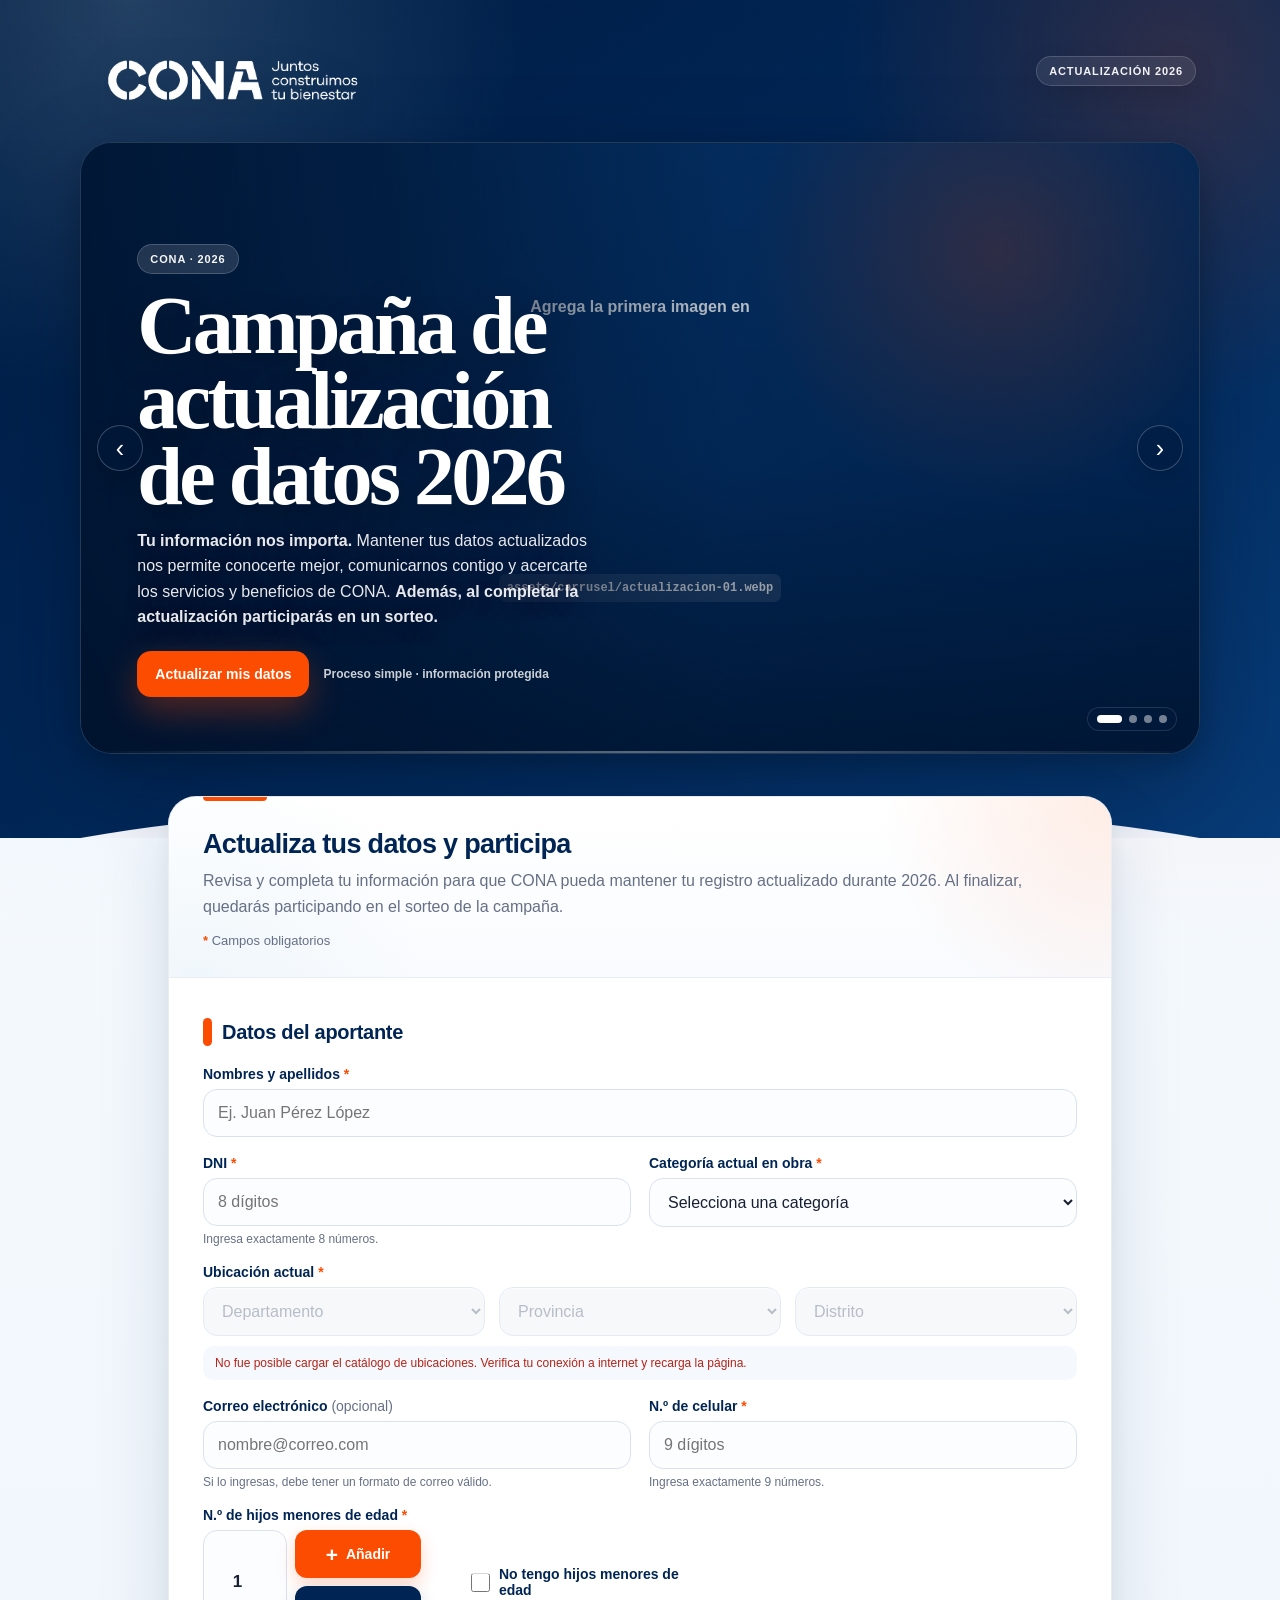
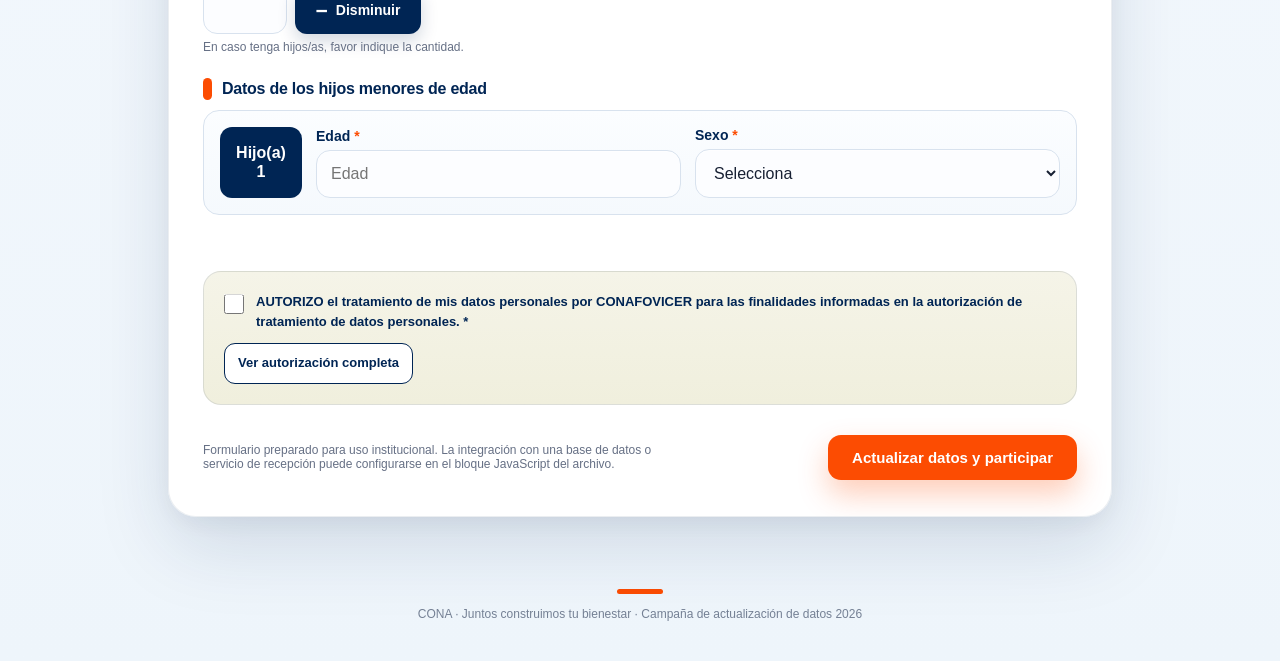
==== commit 0374a5b6: "actualizado a Campaña de actualización de datos" ====
--- a/index.html
+++ b/index.html
@@ -3,8 +3,8 @@
 <head>
   <meta charset="UTF-8" />
   <meta name="viewport" content="width=device-width, initial-scale=1.0" />
-  <title>Navidad del Niño Constructor 2026 | CONA</title>
-  <meta name="description" content="Encuesta Navidad del Niño Constructor 2026 - CONA" />
+  <title>Campaña de actualización de datos 2026 | CONA</title>
+  <meta name="description" content="Campaña de actualización de datos 2026 - CONA. Tu información nos importa." />
   <style>
     :root {
       --cona-blue: #002554;
@@ -35,7 +35,7 @@
       min-height: 100vh;
     }
 
-    .snow {
+    .ambient {
       position: fixed;
       inset: 0;
       pointer-events: none;
@@ -43,7 +43,7 @@
       z-index: 0;
       opacity: .42;
     }
-    .snow span {
+    .ambient span {
       position: absolute;
       top: -30px;
       color: #fff;
@@ -60,106 +60,337 @@
     .hero {
       position: relative;
       overflow: hidden;
-      background: linear-gradient(135deg, var(--cona-blue) 0%, #003b7e 100%);
-      color: white;
-      padding: 28px 20px 70px;
+      color: #fff;
+      padding: 14px 16px 84px;
+      background:
+        radial-gradient(circle at 10% 0%, rgba(191,223,236,.18), transparent 28%),
+        radial-gradient(circle at 92% 8%, rgba(252,76,2,.18), transparent 24%),
+        linear-gradient(145deg, #001c42 0%, var(--cona-blue) 44%, #073b77 100%);
+    }
+    .hero::before {
+      content: "";
+      position: absolute;
+      inset: 0;
+      pointer-events: none;
+      opacity: .26;
+      background-image:
+        linear-gradient(rgba(255,255,255,.025) 1px, transparent 1px),
+        linear-gradient(90deg, rgba(255,255,255,.025) 1px, transparent 1px);
+      background-size: 34px 34px;
+      mask-image: linear-gradient(to bottom, #000 0%, transparent 76%);
     }
     .hero::after {
       content: "";
       position: absolute;
-      left: -8%; right: -8%; bottom: -65px;
-      height: 120px;
-      background: #f8fbff;
+      left: -4%; right: -4%; bottom: -54px;
+      height: 92px;
+      background: #f7faff;
       border-radius: 50% 50% 0 0 / 100% 100% 0 0;
     }
     .hero-inner {
-      max-width: 980px;
+      max-width: 1120px;
       margin: 0 auto;
       position: relative;
       z-index: 2;
     }
     .brand-row {
+      min-height: 58px;
       display: flex;
       align-items: center;
       justify-content: space-between;
-      gap: 24px;
-      margin-bottom: 42px;
-    }
-    .logo { width: min(330px, 62vw); height: auto; display: block; }
+      gap: 20px;
+      margin-bottom: 14px;
+      padding: 0 4px;
+    }
+    .logo {
+      width: min(286px, 56vw);
+      height: auto;
+      display: block;
+      filter: drop-shadow(0 8px 18px rgba(0,0,0,.12));
+    }
     .year-badge {
       display: inline-flex;
       align-items: center;
       gap: 8px;
-      background: rgba(255,255,255,.10);
-      border: 1px solid rgba(255,255,255,.22);
-      padding: 9px 13px;
+      padding: 8px 12px;
       border-radius: 999px;
+      color: rgba(255,255,255,.94);
+      background: rgba(255,255,255,.08);
+      border: 1px solid rgba(255,255,255,.16);
+      backdrop-filter: blur(14px);
+      box-shadow: 0 10px 28px rgba(0,0,0,.12);
+      font-size: 11px;
+      font-weight: 900;
+      letter-spacing: .08em;
+      text-transform: uppercase;
+      white-space: nowrap;
+    }
+    .hero-grid { display: grid; grid-template-columns: 1fr; gap: 0; }
+
+    .carousel {
+      position: relative;
+      width: 100%;
+      min-height: 560px;
+      height: min(68vh, 720px);
+      border-radius: 32px;
+      overflow: hidden;
+      isolation: isolate;
+      background: #001b3d;
+      border: 1px solid rgba(255,255,255,.14);
+      box-shadow:
+        0 34px 90px rgba(0,14,35,.34),
+        0 8px 26px rgba(0,0,0,.18);
+    }
+    .carousel-viewport { width: 100%; height: 100%; overflow: hidden; }
+    .carousel-track {
+      display: flex;
+      width: 100%;
+      height: 100%;
+      transition: transform .7s cubic-bezier(.22,.61,.36,1);
+      will-change: transform;
+    }
+    .carousel-slide {
+      position: relative;
+      min-width: 100%;
+      height: 100%;
+      margin: 0;
+      background: linear-gradient(135deg, #073b77, #002554);
+    }
+    .carousel-slide img {
+      width: 100%;
+      height: 100%;
+      display: block;
+      object-fit: cover;
+      object-position: center;
+      transform: scale(1.012);
+      transition: transform 7s ease;
+    }
+    .carousel-slide.is-missing img { display: none; }
+    .carousel-placeholder {
+      display: none;
+      width: 100%;
+      height: 100%;
+      place-items: center;
+      text-align: center;
+      padding: 28px;
+      color: rgba(255,255,255,.92);
       font-weight: 800;
-      letter-spacing: .04em;
-      font-size: 13px;
-      backdrop-filter: blur(8px);
-    }
-    .hero-grid {
-      display: grid;
-      grid-template-columns: 1.4fr .6fr;
-      gap: 32px;
-      align-items: end;
-    }
-    h1 {
+      line-height: 1.5;
+      background:
+        radial-gradient(circle at 82% 18%, rgba(252,76,2,.22), transparent 24%),
+        linear-gradient(135deg, #073b77, #002554);
+    }
+    .carousel-slide.is-missing .carousel-placeholder { display: grid; }
+    .carousel-placeholder code {
+      display: inline-block;
+      margin-top: 8px;
+      padding: 5px 8px;
+      border-radius: 7px;
+      background: rgba(255,255,255,.12);
+      color: #fff;
+      font-size: 12px;
+    }
+    .carousel::before {
+      content: "";
+      position: absolute;
+      inset: 0;
+      pointer-events: none;
+      z-index: 1;
+      background:
+        linear-gradient(90deg, rgba(0,18,44,.86) 0%, rgba(0,18,44,.63) 28%, rgba(0,18,44,.16) 58%, rgba(0,18,44,.12) 100%),
+        linear-gradient(180deg, rgba(0,12,30,.05) 0%, rgba(0,12,30,.10) 52%, rgba(0,12,30,.55) 100%);
+    }
+    .carousel::after {
+      content: "";
+      position: absolute;
+      inset: auto 0 0 0;
+      height: 2px;
+      z-index: 2;
+      background: linear-gradient(90deg, transparent, rgba(255,255,255,.35), transparent);
+      pointer-events: none;
+    }
+    .carousel-overlay {
+      position: absolute;
+      inset: 0;
+      z-index: 2;
+      display: flex;
+      align-items: flex-end;
+      justify-content: flex-start;
+      padding: clamp(26px, 4.4vw, 58px);
+      pointer-events: none;
+    }
+    .hero-card {
+      max-width: 650px;
+      padding: 0;
+      background: transparent;
+      border: 0;
+      box-shadow: none;
+      backdrop-filter: none;
+    }
+    .hero-kicker {
+      display: inline-flex;
+      align-items: center;
+      gap: 8px;
+      margin-bottom: 14px;
+      padding: 8px 12px;
+      border-radius: 999px;
+      background: rgba(255,255,255,.13);
+      border: 1px solid rgba(255,255,255,.18);
+      backdrop-filter: blur(14px);
+      color: rgba(255,255,255,.96);
+      font-size: 11px;
+      font-weight: 900;
+      letter-spacing: .08em;
+      text-transform: uppercase;
+    }
+    .hero-title {
       margin: 0 0 14px;
+      max-width: 10.8ch;
       font-family: Georgia, "Times New Roman", serif;
       font-weight: 700;
-      line-height: .98;
-      font-size: clamp(42px, 7vw, 78px);
-      max-width: 780px;
-    }
-    .hero p {
-      margin: 0;
-      max-width: 700px;
-      font-size: 17px;
-      line-height: 1.6;
-      color: rgba(255,255,255,.86);
-    }
-    .christmas-card {
+      font-size: clamp(48px, 7vw, 82px);
+      line-height: .92;
+      letter-spacing: -.045em;
+      text-wrap: balance;
+      text-shadow: 0 12px 34px rgba(0,0,0,.32);
+    }
+    .hero-subtitle {
+      margin: 0 0 22px;
+      max-width: 53ch;
+      color: rgba(255,255,255,.91);
+      font-size: 16px;
+      line-height: 1.58;
+      text-shadow: 0 8px 22px rgba(0,0,0,.30);
+    }
+    .hero-actions {
+      display: flex;
+      gap: 10px;
+      align-items: center;
+      flex-wrap: wrap;
+      pointer-events: auto;
+    }
+    .hero-cta {
+      display: inline-flex;
+      align-items: center;
+      justify-content: center;
+      min-height: 46px;
+      padding: 0 18px;
+      border-radius: 14px;
+      background: var(--cona-orange);
+      color: #fff;
+      text-decoration: none;
+      font-weight: 900;
+      font-size: 14px;
+      box-shadow: 0 14px 34px rgba(252,76,2,.32);
+      transition: transform .18s ease, box-shadow .18s ease, background .18s ease;
+    }
+    .hero-cta:hover { transform: translateY(-2px); box-shadow: 0 18px 38px rgba(252,76,2,.38); }
+    .hero-cta:focus-visible { outline: 3px solid rgba(255,255,255,.86); outline-offset: 3px; }
+    .hero-note {
+      display: inline-flex;
+      align-items: center;
+      min-height: 44px;
+      padding: 0 4px;
+      color: rgba(255,255,255,.80);
+      font-size: 12px;
+      font-weight: 700;
+    }
+    .carousel-control {
+      position: absolute;
+      top: 50%;
+      transform: translateY(-50%);
+      z-index: 4;
+      width: 46px;
+      height: 46px;
+      border: 1px solid rgba(255,255,255,.22);
+      border-radius: 50%;
+      background: rgba(0,25,60,.44);
+      color: #fff;
+      font-size: 25px;
+      line-height: 1;
+      cursor: pointer;
+      backdrop-filter: blur(14px);
+      box-shadow: 0 8px 22px rgba(0,0,0,.14);
+      transition: background .18s ease, transform .18s ease, opacity .18s ease;
+    }
+    .carousel-control:hover { background: rgba(0,37,84,.78); transform: translateY(-50%) scale(1.05); }
+    .carousel-control:focus-visible { outline: 3px solid rgba(255,255,255,.82); outline-offset: 2px; }
+    .carousel-control.prev { left: 16px; }
+    .carousel-control.next { right: 16px; }
+    .carousel-dots {
+      position: absolute;
+      right: 22px;
+      bottom: 22px;
+      z-index: 4;
+      display: flex;
+      align-items: center;
+      gap: 7px;
+      padding: 7px 9px;
+      border-radius: 999px;
+      background: rgba(0,27,62,.38);
+      border: 1px solid rgba(255,255,255,.12);
+      backdrop-filter: blur(12px);
+    }
+    .carousel-dot {
+      width: 8px;
+      height: 8px;
+      padding: 0;
+      border: 0;
+      border-radius: 50%;
+      background: rgba(255,255,255,.46);
+      cursor: pointer;
+      transition: width .18s ease, border-radius .18s ease, background .18s ease;
+    }
+    .carousel-dot.is-active { width: 25px; border-radius: 99px; background: #fff; }
+
+    main {
       position: relative;
-      min-height: 195px;
-      border-radius: 30px;
-      background: linear-gradient(160deg, rgba(255,255,255,.14), rgba(255,255,255,.04));
-      border: 1px solid rgba(255,255,255,.18);
-      display: grid;
-      place-items: center;
+      z-index: 3;
+      max-width: 980px;
+      margin: -42px auto 0;
+      padding: 0 18px 72px;
+    }
+    .form-shell {
       overflow: hidden;
-    }
-    .tree { font-size: 92px; filter: drop-shadow(0 8px 18px rgba(0,0,0,.18)); }
-    .gift { position: absolute; right: 16px; bottom: 12px; font-size: 48px; transform: rotate(7deg); }
-    .star { position: absolute; left: 20px; top: 16px; font-size: 34px; color: #ffd45c; }
-    .bauble {
-      position: absolute; width: 18px; height: 18px; border-radius: 50%;
-      background: var(--cona-orange); box-shadow: 0 0 0 4px rgba(252,76,2,.16);
-    }
-    .b1 { right: 24px; top: 25px; } .b2 { left: 20px; bottom: 25px; background: var(--cona-sky); }
-
-    main { max-width: 920px; margin: 0 auto; padding: 26px 18px 64px; }
-    .form-shell {
-      background: rgba(255,255,255,.95);
+      border-radius: 28px;
+      background: rgba(255,255,255,.965);
       border: 1px solid rgba(0,37,84,.08);
-      border-radius: var(--radius);
-      box-shadow: var(--shadow);
-      overflow: hidden;
+      box-shadow:
+        0 30px 74px rgba(0,37,84,.13),
+        0 8px 24px rgba(0,37,84,.05);
+      backdrop-filter: blur(16px);
     }
     .intro {
-      padding: 28px 30px 24px;
+      position: relative;
+      padding: 32px 34px 26px;
       border-bottom: 1px solid #e8edf3;
-      background: linear-gradient(180deg, #fff 0%, #fbfdff 100%);
-    }
-    .intro h2 { margin: 0 0 7px; color: var(--cona-blue); font-size: 24px; }
-    .intro p { margin: 0; color: var(--muted); line-height: 1.55; }
+      background:
+        radial-gradient(circle at 100% 0%, rgba(252,76,2,.10), transparent 24%),
+        radial-gradient(circle at 3% 100%, rgba(191,223,236,.16), transparent 24%),
+        linear-gradient(180deg, #fff 0%, #f9fbfe 100%);
+    }
+    .intro::before {
+      content: "";
+      position: absolute;
+      top: 0; left: 34px;
+      width: 64px;
+      height: 4px;
+      border-radius: 0 0 99px 99px;
+      background: var(--cona-orange);
+    }
+    .intro h2 {
+      margin: 0 0 8px;
+      color: var(--cona-blue);
+      font-size: 27px;
+      letter-spacing: -.025em;
+    }
+    .intro p { margin: 0; color: var(--muted); line-height: 1.62; }
     .required-note { margin-top: 10px !important; font-size: 13px; }
     .required-note strong { color: var(--cona-orange); }
 
-    form { padding: 8px 30px 34px; }
+    form { padding: 10px 34px 36px; }
     fieldset { border: 0; padding: 0; margin: 0; min-width: 0; }
-    .section { padding: 28px 0; border-bottom: 1px solid #edf0f4; }
+    .section { padding: 30px 0; border-bottom: 1px solid #edf0f4; }
     .section:last-of-type { border-bottom: 0; }
     .section-title {
       display: flex;
@@ -167,8 +398,9 @@
       gap: 10px;
       margin: 0 0 20px;
       color: var(--cona-blue);
-      font-size: 19px;
-      font-weight: 800;
+      font-size: 20px;
+      font-weight: 900;
+      letter-spacing: -.015em;
     }
     .section-title .brick {
       width: 9px; height: 28px; border-radius: 5px; background: var(--cona-orange); flex: 0 0 auto;
@@ -200,17 +432,18 @@
     input, select, textarea {
       width: 100%;
       border: 1.5px solid var(--border);
-      border-radius: 12px;
-      padding: 13px 14px;
+      border-radius: 14px;
+      padding: 14px 14px;
+      box-shadow: inset 0 1px 0 rgba(255,255,255,.7);
       font: inherit;
       color: var(--ink);
-      background: #fff;
+      background: #fcfdff;
       outline: none;
       transition: border-color .18s ease, box-shadow .18s ease, transform .18s ease;
     }
     input:focus, select:focus, textarea:focus {
       border-color: var(--cona-blue-2);
-      box-shadow: 0 0 0 4px rgba(0,37,84,.09);
+      box-shadow: 0 0 0 4px rgba(0,37,84,.08), 0 8px 22px rgba(0,37,84,.05);
     }
     input:invalid:not(:placeholder-shown), textarea:invalid:not(:placeholder-shown) { border-color: #e4a6a0; }
     select:disabled { background: #f4f6f8; color: #98a2b3; cursor: not-allowed; }
@@ -221,68 +454,24 @@
     .children-list { display: grid; gap: 12px; margin-top: 10px; }
     .child-card {
       display: grid; grid-template-columns: 82px minmax(0,1fr) minmax(0,1fr); gap: 14px; align-items: end;
-      padding: 15px; border: 1.5px solid var(--border); border-radius: 14px; background: #f9fbfd;
+      padding: 16px; border: 1.5px solid var(--border); border-radius: 16px; background: linear-gradient(180deg, #fbfdff 0%, #f5f9fd 100%);
     }
     .child-badge {
       align-self: stretch; min-height: 48px; border-radius: 12px; background: var(--cona-blue); color: #fff;
       display: grid; place-items: center; font-weight: 900; text-align: center; line-height: 1.15; padding: 8px;
     }
     .child-card label { margin-bottom: 6px; }
-    .children-empty { padding: 13px 14px; border-radius: 12px; background: #f5f9fd; color: var(--muted); font-size: 13px; }
-
-    .question { padding: 27px 0; border-bottom: 1px solid #edf0f4; }
-    .question:last-child { border-bottom: 0; }
-    .q-head { display: flex; gap: 13px; align-items: flex-start; margin-bottom: 16px; }
-    .q-num {
-      width: 34px; height: 34px; border-radius: 10px; flex: 0 0 auto;
-      background: var(--cona-blue); color: white; display: grid; place-items: center;
-      font-weight: 900;
-      box-shadow: 0 5px 12px rgba(0,37,84,.17);
-    }
-    .q-title { margin: 3px 0 0; font-size: 17px; line-height: 1.45; color: var(--cona-blue); font-weight: 800; }
-
-    .options { display: grid; gap: 10px; }
-    .option { position: relative; }
-    .option input { position: absolute; opacity: 0; pointer-events: none; }
-    .option label {
-      display: flex;
-      align-items: center;
-      gap: 12px;
-      border: 1.5px solid var(--border);
-      border-radius: 13px;
-      padding: 12px 14px;
-      cursor: pointer;
-      background: #fff;
-      transition: all .18s ease;
-    }
-    .option label::before {
-      content: "";
-      width: 18px; height: 18px; border-radius: 50%;
-      border: 2px solid #a8b6c7;
-      flex: 0 0 auto;
-      box-shadow: inset 0 0 0 4px #fff;
-    }
-    .option input:checked + label {
-      border-color: var(--cona-blue);
-      background: #f4f8fc;
-      color: var(--cona-blue);
-      font-weight: 700;
-    }
-    .option input:checked + label::before { background: var(--cona-orange); border-color: var(--cona-orange); }
-    .option input:focus-visible + label { box-shadow: 0 0 0 4px rgba(0,37,84,.10); }
-
-    .textarea-wrap { position: relative; }
-    textarea { min-height: 120px; resize: vertical; padding-bottom: 32px; }
-    .counter { position: absolute; right: 12px; bottom: 10px; color: var(--muted); font-size: 12px; background: rgba(255,255,255,.9); padding-left: 8px; }
+    .children-empty { padding: 14px 15px; border-radius: 14px; background: linear-gradient(180deg, #f7fbff 0%, #f2f7fc 100%); color: var(--muted); font-size: 13px; }
+
 
     .consent {
       margin: 26px 0 6px;
-      padding: 18px;
-      border-radius: 16px;
-      background: var(--cona-cream);
+      padding: 20px;
+      border-radius: 18px;
+      background: linear-gradient(180deg, #f5f4e8 0%, #f0efdd 100%);
       color: #394150;
       font-size: 13px;
-      line-height: 1.55;
+      line-height: 1.58;
       border: 1px solid rgba(0,37,84,.10);
     }
     .consent-head { display:flex; gap:12px; align-items:flex-start; }
@@ -311,7 +500,7 @@
       font-weight: 900;
       font-size: 15px;
       cursor: pointer;
-      box-shadow: 0 10px 24px rgba(252,76,2,.25);
+      box-shadow: 0 14px 30px rgba(252,76,2,.28);
       transition: transform .16s ease, box-shadow .16s ease, opacity .16s ease;
     }
     .submit:hover { transform: translateY(-1px); box-shadow: 0 13px 28px rgba(252,76,2,.30); }
@@ -340,12 +529,99 @@
     .footer-line { width: 46px; height: 5px; border-radius: 99px; background: var(--cona-orange); margin: 0 auto 13px; }
 
     @media (max-width: 720px) {
-      .hero { padding-bottom: 54px; }
-      .brand-row { margin-bottom: 30px; }
-      .hero-grid { grid-template-columns: 1fr; }
-      .christmas-card { min-height: 145px; }
-      .tree { font-size: 72px; }
-      .grid, .grid-3 { grid-template-columns: 1fr; }
+      body {
+        background:
+          radial-gradient(circle at 0% 0%, rgba(191,223,236,.34), transparent 26%),
+          linear-gradient(180deg, #f8fbff 0%, #eef5fb 100%);
+      }
+      .hero {
+        padding: 10px 10px 62px;
+        background: linear-gradient(160deg, #001b3d 0%, #002c61 62%, #073b77 100%);
+      }
+      .hero::before { background-size: 26px 26px; opacity: .18; }
+      .hero::after { bottom: -34px; height: 60px; }
+      .brand-row { min-height: 50px; margin-bottom: 10px; padding: 0 4px; }
+      .logo { width: min(220px, 58vw); }
+      .year-badge { padding: 7px 10px; font-size: 10px; letter-spacing: .06em; }
+
+      .carousel {
+        min-height: 620px;
+        height: 76svh;
+        max-height: 760px;
+        border-radius: 24px;
+        box-shadow: 0 28px 60px rgba(0,10,28,.36);
+      }
+      .carousel-slide img { object-position: center center; }
+      .carousel::before {
+        background:
+          linear-gradient(180deg, rgba(0,17,42,.10) 0%, rgba(0,17,42,.20) 38%, rgba(0,17,42,.78) 74%, rgba(0,17,42,.94) 100%),
+          linear-gradient(90deg, rgba(0,17,42,.18) 0%, transparent 50%, rgba(0,17,42,.12) 100%);
+      }
+      .carousel-overlay {
+        align-items: flex-end;
+        padding: 22px 18px 66px;
+      }
+      .hero-card { max-width: 100%; }
+      .hero-kicker {
+        margin-bottom: 10px;
+        padding: 7px 10px;
+        font-size: 10px;
+      }
+      .hero-title {
+        max-width: 10ch;
+        margin-bottom: 12px;
+        font-size: clamp(39px, 12vw, 58px);
+        line-height: .93;
+        letter-spacing: -.05em;
+      }
+      .hero-subtitle {
+        margin-bottom: 18px;
+        max-width: 36ch;
+        font-size: 14px;
+        line-height: 1.5;
+        color: rgba(255,255,255,.90);
+      }
+      .hero-actions { gap: 8px; }
+      .hero-cta {
+        min-height: 48px;
+        flex: 1 1 180px;
+        border-radius: 14px;
+        font-size: 14px;
+      }
+      .hero-note {
+        flex: 1 1 100%;
+        min-height: auto;
+        padding-top: 2px;
+        font-size: 11px;
+      }
+      .carousel-control {
+        top: auto;
+        bottom: 17px;
+        transform: none;
+        width: 40px;
+        height: 40px;
+        font-size: 22px;
+        background: rgba(0,28,63,.54);
+      }
+      .carousel-control:hover { transform: none; }
+      .carousel-control.prev { left: 16px; }
+      .carousel-control.next { left: 62px; right: auto; }
+      .carousel-dots {
+        left: auto;
+        right: 16px;
+        bottom: 19px;
+        padding: 7px 9px;
+      }
+
+      main { margin-top: -34px; padding: 0 12px 56px; }
+      .form-shell { border-radius: 24px; }
+      .intro { padding: 28px 22px 22px; }
+      .intro::before { left: 22px; width: 52px; }
+      .intro h2 { font-size: 24px; }
+      form { padding: 6px 20px 28px; }
+      .section { padding: 26px 0; }
+      .section-title { font-size: 19px; }
+      .grid, .grid-3 { grid-template-columns: 1fr; gap: 15px; }
       .children-count-row { grid-template-columns:1fr; gap:10px; }
       .children-count-control { flex-wrap:wrap; }
       .children-count-control input { width:76px; flex-basis:76px; }
@@ -353,44 +629,100 @@
       .child-adjust { flex:1 1 145px; justify-content:center; }
       .child-card { grid-template-columns: 1fr; }
       .child-badge { min-height: 42px; }
-      .intro, form { padding-left: 20px; padding-right: 20px; }
-      .actions { align-items: stretch; flex-direction: column-reverse; }
-      .submit { width: 100%; }
+      .consent { margin-top: 20px; padding: 17px; border-radius: 16px; }
+      .actions { align-items: stretch; flex-direction: column-reverse; gap: 14px; }
+      .submit { width: 100%; min-height: 50px; border-radius: 14px; }
+      .privacy { line-height: 1.5; }
+      footer { padding-bottom: 28px; }
+    }
+
+    @media (max-width: 390px) {
+      .year-badge { display: none; }
+      .brand-row { justify-content: center; }
+      .logo { width: min(230px, 72vw); }
+      .carousel { min-height: 590px; height: 74svh; }
+      .hero-title { font-size: clamp(37px, 12.6vw, 52px); }
+      .hero-subtitle { font-size: 13.5px; }
+    }
+
+    @media (prefers-reduced-motion: reduce) {
+      *, *::before, *::after {
+        scroll-behavior: auto !important;
+        animation-duration: .01ms !important;
+        animation-iteration-count: 1 !important;
+        transition-duration: .01ms !important;
+      }
     }
   </style>
 </head>
 <body>
-  <div class="snow" aria-hidden="true" id="snow"></div>
+  <div class="ambient" aria-hidden="true" id="ambient"></div>
 
   <div class="page">
     <header class="hero">
       <div class="hero-inner">
         <div class="brand-row">
           <img class="logo" alt="CONA - Juntos construimos tu bienestar" src="[data-uri]">
-          <div class="year-badge">🎄 CAMPAÑA 2026</div>
+          <div class="year-badge">ACTUALIZACIÓN 2026</div>
         </div>
         <div class="hero-grid">
-          <div>
-            <h1>Navidad del Niño Constructor 2026</h1>
-            <p>Tu opinión nos ayuda a mejorar cada año. Completa esta breve encuesta sobre el juguete entregado por CONA.</p>
+          <!--
+            CARRUSEL DE IMÁGENES
+            Escritorio: 1920 x 1080 px (16:9), WebP.
+            Móvil opcional: 1080 x 1620 px (2:3), WebP, usando el sufijo -mobile.
+            Si no existe la versión móvil, se usa automáticamente la imagen de escritorio.
+            Coloca los archivos en: assets/carrusel/
+          -->
+          <div class="carousel" id="photoCarousel" aria-roledescription="carrusel" aria-label="Imágenes de la Campaña de actualización de datos 2026">
+            <div class="carousel-viewport">
+              <div class="carousel-track" id="carouselTrack">
+                <figure class="carousel-slide">
+                  <img src="assets/carrusel/actualizacion-01.webp" data-mobile-src="assets/carrusel/actualizacion-01-mobile.webp" alt="Imagen de la Campaña de actualización de datos 2026 de CONA" loading="eager" fetchpriority="high">
+                  <div class="carousel-placeholder">Agrega la primera imagen en<br><code>assets/carrusel/actualizacion-01.webp</code></div>
+                </figure>
+                <figure class="carousel-slide">
+                  <img src="assets/carrusel/actualizacion-02.webp" data-mobile-src="assets/carrusel/actualizacion-02-mobile.webp" alt="Imagen de la Campaña de actualización de datos 2026 de CONA" loading="lazy">
+                  <div class="carousel-placeholder">Agrega la segunda imagen en<br><code>assets/carrusel/actualizacion-02.webp</code></div>
+                </figure>
+                <figure class="carousel-slide">
+                  <img src="assets/carrusel/actualizacion-03.webp" data-mobile-src="assets/carrusel/actualizacion-03-mobile.webp" alt="Imagen de la Campaña de actualización de datos 2026 de CONA" loading="lazy">
+                  <div class="carousel-placeholder">Agrega la tercera imagen en<br><code>assets/carrusel/actualizacion-03.webp</code></div>
+                </figure>
+                <figure class="carousel-slide">
+                  <img src="assets/carrusel/actualizacion-04.webp" data-mobile-src="assets/carrusel/actualizacion-04-mobile.webp" alt="Imagen de la Campaña de actualización de datos 2026 de CONA" loading="lazy">
+                  <div class="carousel-placeholder">Agrega la cuarta imagen en<br><code>assets/carrusel/actualizacion-04.webp</code></div>
+                </figure>
+              </div>
+            </div>
+            <div class="carousel-overlay">
+              <div class="hero-card">
+                <div class="hero-kicker">CONA · 2026</div>
+                <h1 class="hero-title">Campaña de actualización de datos 2026</h1>
+                <p class="hero-subtitle"><strong>Tu información nos importa.</strong> Mantener tus datos actualizados nos permite conocerte mejor, comunicarnos contigo y acercarte los servicios y beneficios de CONA. <strong>Además, al completar la actualización participarás en un sorteo.</strong></p>
+                <div class="hero-actions">
+                  <a class="hero-cta" href="#actualizacion">Actualizar mis datos</a>
+                  <span class="hero-note">Proceso simple · información protegida</span>
+                </div>
+              </div>
+            </div>
+            <button class="carousel-control prev" id="carouselPrev" type="button" aria-label="Fotografía anterior">‹</button>
+            <button class="carousel-control next" id="carouselNext" type="button" aria-label="Fotografía siguiente">›</button>
+            <div class="carousel-dots" id="carouselDots" aria-label="Seleccionar fotografía"></div>
           </div>
-          <div class="christmas-card" aria-hidden="true">
-            <div class="star">★</div><div class="bauble b1"></div><div class="bauble b2"></div>
-            <div class="tree">🎄</div><div class="gift">🎁</div>
-          </div>
+
         </div>
       </div>
     </header>
 
     <main>
-      <section class="form-shell">
+      <section class="form-shell" id="actualizacion">
         <div class="intro">
-          <h2>Encuesta de satisfacción</h2>
-          <p>Completa tus datos y marca una alternativa en cada pregunta.</p>
+          <h2>Actualiza tus datos y participa</h2>
+          <p>Revisa y completa tu información para que CONA pueda mantener tu registro actualizado durante 2026. Al finalizar, quedarás participando en el sorteo de la campaña.</p>
           <p class="required-note"><strong>*</strong> Campos obligatorios</p>
         </div>
 
-        <form id="surveyForm" novalidate>
+        <form id="updateDataForm" novalidate>
           <section class="section">
             <h3 class="section-title"><span class="brick"></span>Datos del aportante</h3>
             <div class="grid">
@@ -404,9 +736,13 @@
                 <small class="hint">Ingresa exactamente 8 números.</small>
               </div>
               <div class="field">
-                <label for="celular">N.º de celular <span class="req">*</span></label>
-                <input id="celular" name="celular" type="tel" inputmode="numeric" autocomplete="tel" maxlength="9" pattern="[0-9]{9}" required placeholder="9 dígitos" />
-                <small class="hint">Ingresa exactamente 9 números.</small>
+                <label for="categoria">Categoría actual en obra <span class="req">*</span></label>
+                <select id="categoria" name="categoria" required>
+                  <option value="">Selecciona una categoría</option>
+                  <option>Peón</option>
+                  <option>Oficial</option>
+                  <option>Operario</option>
+                </select>
               </div>
               <div class="field full">
                 <label>Ubicación actual <span class="req">*</span></label>
@@ -430,13 +766,9 @@
                 <small class="hint">Si lo ingresas, debe tener un formato de correo válido.</small>
               </div>
               <div class="field">
-                <label for="categoria">Categoría actual en obra <span class="req">*</span></label>
-                <select id="categoria" name="categoria" required>
-                  <option value="">Selecciona una categoría</option>
-                  <option>Peón</option>
-                  <option>Oficial</option>
-                  <option>Operario</option>
-                </select>
+                <label for="celular">N.º de celular <span class="req">*</span></label>
+                <input id="celular" name="celular" type="tel" inputmode="numeric" autocomplete="tel" maxlength="9" pattern="[0-9]{9}" required placeholder="9 dígitos" />
+                <small class="hint">Ingresa exactamente 9 números.</small>
               </div>
               <div class="field">
                 <label for="hijos">N.º de hijos menores de edad <span class="req">*</span></label>
@@ -465,51 +797,6 @@
             </div>
           </section>
 
-          <div id="surveyGate" class="section" style="padding-top:22px;">
-            <div class="children-empty" style="border:1.5px dashed var(--border); background:#f8fbff; color:var(--cona-blue);">
-              Las preguntas sobre el juguete se habilitarán cuando registres <strong>al menos un hijo menor de edad</strong>.
-            </div>
-          </div>
-
-          <fieldset class="section" id="surveySection" hidden>
-            <legend class="section-title"><span class="brick"></span>Sobre el juguete recibido</legend>
-
-            <div class="question">
-              <div class="q-head"><span class="q-num">1</span><p class="q-title">¿Qué tan satisfecho(a) está con la calidad del juguete recibido? <span class="req">*</span></p></div>
-              <div class="options">
-                <div class="option"><input type="radio" id="q1_1" name="q1_calidad" value="Muy satisfecho(a)" required><label for="q1_1">Muy satisfecho(a)</label></div><div class="option"><input type="radio" id="q1_2" name="q1_calidad" value="Satisfecho(a)" required><label for="q1_2">Satisfecho(a)</label></div><div class="option"><input type="radio" id="q1_3" name="q1_calidad" value="Ni satisfecho(a) ni insatisfecho(a)" required><label for="q1_3">Ni satisfecho(a) ni insatisfecho(a)</label></div><div class="option"><input type="radio" id="q1_4" name="q1_calidad" value="Poco satisfecho(a)" required><label for="q1_4">Poco satisfecho(a)</label></div><div class="option"><input type="radio" id="q1_5" name="q1_calidad" value="Nada satisfecho(a)" required><label for="q1_5">Nada satisfecho(a)</label></div>
-              </div>
-            </div>
-
-            <div class="question">
-              <div class="q-head"><span class="q-num">2</span><p class="q-title">¿El juguete recibido fue acorde con los gustos o intereses de su hijo(a)? <span class="req">*</span></p></div>
-              <div class="options">
-                <div class="option"><input type="radio" id="q2_1" name="q2_gustos" value="Sí, totalmente" required><label for="q2_1">Sí, totalmente</label></div><div class="option"><input type="radio" id="q2_2" name="q2_gustos" value="Sí, en su mayoría" required><label for="q2_2">Sí, en su mayoría</label></div><div class="option"><input type="radio" id="q2_3" name="q2_gustos" value="Solo en parte" required><label for="q2_3">Solo en parte</label></div><div class="option"><input type="radio" id="q2_4" name="q2_gustos" value="No coincide mucho" required><label for="q2_4">No coincide mucho</label></div><div class="option"><input type="radio" id="q2_5" name="q2_gustos" value="No coincide en lo absoluto" required><label for="q2_5">No coincide en lo absoluto</label></div>
-              </div>
-            </div>
-
-            <div class="question">
-              <div class="q-head"><span class="q-num">3</span><p class="q-title">Considerando la edad de su hijo(a), ¿qué tan adecuado considera que fue el juguete recibido? <span class="req">*</span></p></div>
-              <div class="options">
-                <div class="option"><input type="radio" id="q3_1" name="q3_edad" value="Muy adecuado" required><label for="q3_1">Muy adecuado</label></div><div class="option"><input type="radio" id="q3_2" name="q3_edad" value="Adecuado" required><label for="q3_2">Adecuado</label></div><div class="option"><input type="radio" id="q3_3" name="q3_edad" value="Regularmente adecuado" required><label for="q3_3">Regularmente adecuado</label></div><div class="option"><input type="radio" id="q3_4" name="q3_edad" value="Poco adecuado" required><label for="q3_4">Poco adecuado</label></div><div class="option"><input type="radio" id="q3_5" name="q3_edad" value="Nada adecuado" required><label for="q3_5">Nada adecuado</label></div>
-              </div>
-            </div>
-
-            <div class="question">
-              <div class="q-head"><span class="q-num">4</span><p class="q-title">¿Considera que el juguete 2026 de CONA ha mejorado en comparación con el juguete 2025? <span class="req">*</span></p></div>
-              <div class="options">
-                <div class="option"><input type="radio" id="q4_1" name="q4_comparacion" value="Sí, mejoró notablemente" required><label for="q4_1">Sí, mejoró notablemente</label></div><div class="option"><input type="radio" id="q4_2" name="q4_comparacion" value="Sí, mejoró ligeramente" required><label for="q4_2">Sí, mejoró ligeramente</label></div><div class="option"><input type="radio" id="q4_3" name="q4_comparacion" value="Se mantuvo igual" required><label for="q4_3">Se mantuvo igual</label></div><div class="option"><input type="radio" id="q4_4" name="q4_comparacion" value="No mejoró" required><label for="q4_4">No mejoró</label></div><div class="option"><input type="radio" id="q4_5" name="q4_comparacion" value="No recibí el año pasado" required><label for="q4_5">No recibí el año pasado</label></div>
-              </div>
-            </div>
-
-            <div class="question">
-              <div class="q-head"><span class="q-num">5</span><p class="q-title">¿Desea dejar algún comentario o sugerencia sobre el juguete que recibió de CONA?</p></div>
-              <div class="textarea-wrap">
-                <textarea id="comentario" name="comentario" maxlength="200" placeholder="Escribe aquí tu comentario o sugerencia"></textarea>
-                <span class="counter"><span id="charCount">0</span>/200</span>
-              </div>
-            </div>
-          </fieldset>
 
           <div class="consent" id="consentBlock">
             <div class="consent-head">
@@ -525,7 +812,7 @@
               <h4>Finalidades y alcance de la autorización</h4>
               <ul>
                 <li>Crear y mantener actualizado mi registro como aportante o beneficiario, verificar mi identidad, condición laboral y aportaciones, y gestionar mis solicitudes, trámites y acceso a los servicios y beneficios institucionales.</li>
-                <li>Gestionar la campaña <strong>Navidad del Niño Constructor 2026</strong>, incluyendo la validación de requisitos, caracterización de beneficiarios y evaluación de la satisfacción con los juguetes entregados.</li>
+                <li>Gestionar la <strong>Campaña de actualización de datos 2026</strong>, verificar y mantener vigente mi información como aportante o beneficiario, y mejorar la calidad de los registros utilizados para la prestación de servicios institucionales.</li>
                 <li>Almacenar mi información en el banco de datos personales denominado <strong>“Aportantes”</strong>, de titularidad de CONAFOVICER.</li>
                 <li>Diseñar, evaluar y mejorar los servicios y beneficios de vivienda, recreación, educación, capacitación y asistencia social, mediante estadísticas, estudios, segmentaciones y análisis del conjunto de aportantes. Los resultados serán utilizados preferentemente de forma agregada o anonimizada y no se adoptarán decisiones con efectos jurídicos basadas únicamente en tratamientos automatizados.</li>
                 <li>Remitirme información institucional sobre beneficios, programas, actividades, campañas, requisitos, convocatorias y servicios de CONAFOVICER mediante el teléfono, correo electrónico, mensajes de texto, WhatsApp, aplicaciones móviles u otros canales de contacto que haya proporcionado.</li>
@@ -548,7 +835,7 @@
 
           <div class="actions">
             <div class="privacy">Formulario preparado para uso institucional. La integración con una base de datos o servicio de recepción puede configurarse en el bloque JavaScript del archivo.</div>
-            <button class="submit" id="submitBtn" type="submit">Enviar encuesta</button>
+            <button class="submit" id="submitBtn" type="submit">Actualizar datos y participar</button>
           </div>
         </form>
       </section>
@@ -556,7 +843,7 @@
 
     <footer>
       <div class="footer-line"></div>
-      CONA · Juntos construimos tu bienestar · Navidad del Niño Constructor 2026
+      CONA · Juntos construimos tu bienestar · Campaña de actualización de datos 2026
     </footer>
   </div>
 
@@ -580,7 +867,7 @@
     };
 
     const $ = (id) => document.getElementById(id);
-    const form = $("surveyForm");
+    const form = $("updateDataForm");
     const dpto = $("departamento");
     const prov = $("provincia");
     const dist = $("distrito");
@@ -592,24 +879,99 @@
     const agregarHijo = $("agregarHijo");
     const quitarHijo = $("quitarHijo");
     const childrenList = $("childrenList");
-    const surveySection = $("surveySection");
-    const surveyGate = $("surveyGate");
     const consentimientoDatos = $("consentimientoDatos");
     const consentToggle = $("consentToggle");
     const consentDetail = $("consentDetail");
     let data = { departamentos: [], provincias: [], distritos: [] };
 
-    // Motivos navideños discretos. Porque una encuesta no necesita convertirse en un árbol de 4 metros.
-    const snow = $("snow");
+    // Partículas ambientales discretas para acompañar la identidad visual de la campaña.
+    const ambient = $("ambient");
     for (let i = 0; i < 34; i++) {
       const s = document.createElement("span");
-      s.textContent = i % 5 === 0 ? "✦" : "•";
+      s.textContent = i % 6 === 0 ? "✦" : "•";
       s.style.left = Math.random() * 100 + "%";
       s.style.fontSize = (8 + Math.random() * 14) + "px";
       s.style.animationDuration = (9 + Math.random() * 12) + "s";
       s.style.animationDelay = (-Math.random() * 18) + "s";
-      snow.appendChild(s);
-    }
+      ambient.appendChild(s);
+    }
+
+    // Carrusel superior: cambia de imagen cada 5 segundos y se detiene al interactuar.
+    const carousel = $("photoCarousel");
+    const carouselTrack = $("carouselTrack");
+    const carouselPrev = $("carouselPrev");
+    const carouselNext = $("carouselNext");
+    const carouselDots = $("carouselDots");
+    const carouselSlides = Array.from(carouselTrack.querySelectorAll(".carousel-slide"));
+    let carouselIndex = 0;
+    let carouselTimer = null;
+    let touchStartX = 0;
+
+    carouselSlides.forEach((slide, index) => {
+      const img = slide.querySelector("img");
+      const desktopSrc = img.getAttribute("src");
+      const mobileSrc = img.dataset.mobileSrc;
+
+      // En pantallas pequeñas intenta usar una composición vertical específica.
+      // Si ese archivo no existe, conserva sin errores la fotografía de escritorio.
+      if (mobileSrc && window.matchMedia("(max-width: 720px)").matches) {
+        const mobileProbe = new Image();
+        mobileProbe.onload = () => { img.src = mobileSrc; };
+        mobileProbe.src = mobileSrc;
+      }
+
+      img.addEventListener("error", () => {
+        if (img.src !== new URL(desktopSrc, window.location.href).href) {
+          img.src = desktopSrc;
+          return;
+        }
+        slide.classList.add("is-missing");
+      });
+      if (img.complete && img.naturalWidth === 0) slide.classList.add("is-missing");
+
+      const dot = document.createElement("button");
+      dot.type = "button";
+      dot.className = "carousel-dot";
+      dot.setAttribute("aria-label", `Mostrar fotografía ${index + 1}`);
+      dot.addEventListener("click", () => showSlide(index, true));
+      carouselDots.appendChild(dot);
+    });
+
+    const carouselDotButtons = Array.from(carouselDots.querySelectorAll(".carousel-dot"));
+
+    function showSlide(index, restart = false) {
+      carouselIndex = (index + carouselSlides.length) % carouselSlides.length;
+      carouselTrack.style.transform = `translateX(-${carouselIndex * 100}%)`;
+      carouselDotButtons.forEach((dot, i) => dot.classList.toggle("is-active", i === carouselIndex));
+      if (restart) startCarousel();
+    }
+
+    function stopCarousel() {
+      if (carouselTimer) clearInterval(carouselTimer);
+      carouselTimer = null;
+    }
+
+    function startCarousel() {
+      stopCarousel();
+      if (window.matchMedia("(prefers-reduced-motion: reduce)").matches) return;
+      carouselTimer = setInterval(() => showSlide(carouselIndex + 1), 5000);
+    }
+
+    carouselPrev.addEventListener("click", () => showSlide(carouselIndex - 1, true));
+    carouselNext.addEventListener("click", () => showSlide(carouselIndex + 1, true));
+    carousel.addEventListener("mouseenter", stopCarousel);
+    carousel.addEventListener("mouseleave", startCarousel);
+    carousel.addEventListener("focusin", stopCarousel);
+    carousel.addEventListener("focusout", startCarousel);
+    carousel.addEventListener("touchstart", (e) => { touchStartX = e.changedTouches[0].clientX; stopCarousel(); }, { passive:true });
+    carousel.addEventListener("touchend", (e) => {
+      const delta = e.changedTouches[0].clientX - touchStartX;
+      if (Math.abs(delta) > 45) showSlide(carouselIndex + (delta < 0 ? 1 : -1));
+      startCarousel();
+    }, { passive:true });
+
+    showSlide(0);
+    startCarousel();
 
     function option(value, text) {
       const o = document.createElement("option");
@@ -725,28 +1087,6 @@
       el.addEventListener("input", () => { el.value = el.value.replace(/\D/g, ""); });
     });
 
-    function toggleSurvey(count) {
-      const enabled = count >= 1;
-      surveySection.hidden = !enabled;
-      surveyGate.hidden = enabled;
-
-      // Las preguntas 1 a 4 son obligatorias cuando existe al menos un hijo.
-      surveySection.querySelectorAll('input[type="radio"]').forEach(el => {
-        el.required = enabled;
-        if (!enabled) el.checked = false;
-      });
-
-      // La pregunta 5 (comentario/sugerencia) es opcional.
-      const comentario = $("comentario");
-      comentario.required = false;
-
-      // Si la encuesta deja de aplicar, se limpian sus respuestas.
-      if (!enabled) {
-        comentario.value = "";
-        $("charCount").textContent = "0";
-      }
-    }
-
     function renderChildren() {
       // Conserva los datos ya escritos al aumentar o disminuir el número de hijos.
       const previous = Array.from(childrenList.querySelectorAll('.child-card')).map((card, idx) => ({
@@ -760,7 +1100,6 @@
       agregarHijo.disabled = count >= 20;
       quitarHijo.disabled = count <= 0;
       childrenList.innerHTML = "";
-      toggleSurvey(count);
 
       if (count === 0) {
         childrenList.innerHTML = '<div class="children-empty">No se han registrado hijos menores de edad.</div>';
@@ -816,7 +1155,6 @@
       renderChildren();
     });
 
-    $("comentario").addEventListener("input", (e) => { $("charCount").textContent = e.target.value.length; });
 
     function toast(title, text, isError=false) {
       const t = $("toast");
@@ -839,7 +1177,7 @@
       if (!form.checkValidity()) {
         form.reportValidity();
         firstInvalidField();
-        toast("Revisa el formulario", "Hay campos obligatorios o respuestas pendientes.", true);
+        toast("Revisa el formulario", "Hay campos obligatorios pendientes de completar.", true);
         return;
       }
       if (!ubigeo.value) {
@@ -865,14 +1203,6 @@
           sexo: payload[`hijo_${n}_sexo`]
         };
       });
-      payload.encuesta_aplica = Number(payload.hijos_menores || 0) >= 1;
-      if (!payload.encuesta_aplica) {
-        payload.q1_calidad = null;
-        payload.q2_gustos = null;
-        payload.q3_edad = null;
-        payload.q4_comparacion = null;
-        payload.comentario = null;
-      }
 
       submitBtn.disabled = true;
       submitBtn.textContent = "Enviando…";
@@ -884,22 +1214,22 @@
             body: JSON.stringify(payload)
           });
           if (!res.ok) throw new Error("Error de envío");
-          toast("¡Gracias!", "Tu respuesta fue registrada correctamente.");
+          toast("¡Datos actualizados!", "Tu información fue actualizada correctamente y ya estás participando en el sorteo de la campaña 2026.");
           form.reset();
           resetSelect(prov, "Provincia"); resetSelect(dist, "Distrito");
-          prov.disabled = true; dist.disabled = true; ubigeo.value = ""; $("charCount").textContent = "0"; renderChildren();
+          prov.disabled = true; dist.disabled = true; ubigeo.value = ""; renderChildren();
           consentDetail.hidden = true;
           consentToggle.setAttribute("aria-expanded", "false");
           consentToggle.textContent = "Ver autorización completa";
         } else {
-          console.log("Respuesta validada (modo demostración):", payload);
-          toast("Formulario validado", "Todo funciona correctamente. Falta conectar el endpoint para almacenar respuestas.");
+          console.log("Actualización validada (modo demostración):", payload);
+          toast("Formulario validado", "Todo funciona correctamente. Falta conectar el endpoint para guardar las actualizaciones.");
         }
       } catch (err) {
         toast("No se pudo enviar", "Intenta nuevamente en unos momentos.", true);
       } finally {
         submitBtn.disabled = false;
-        submitBtn.textContent = "Enviar encuesta";
+        submitBtn.textContent = "Actualizar datos y participar";
       }
     });
 
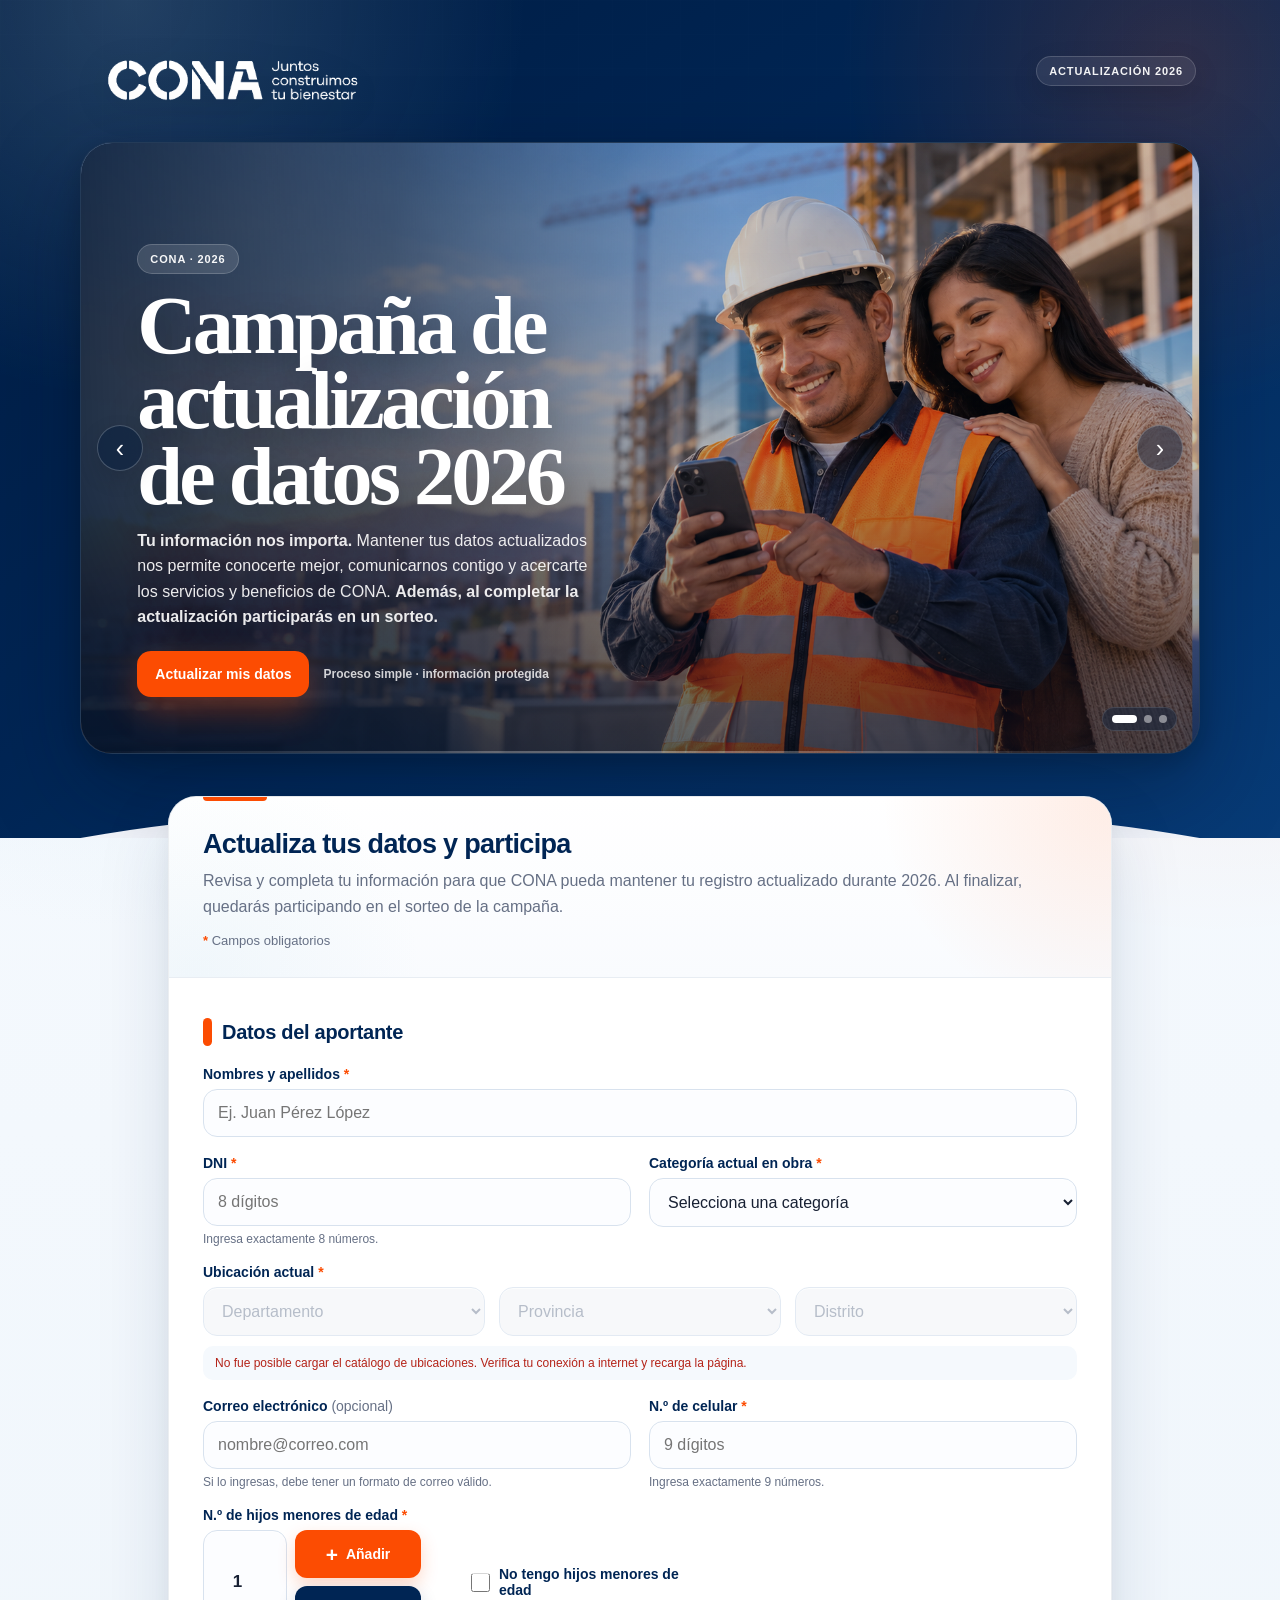
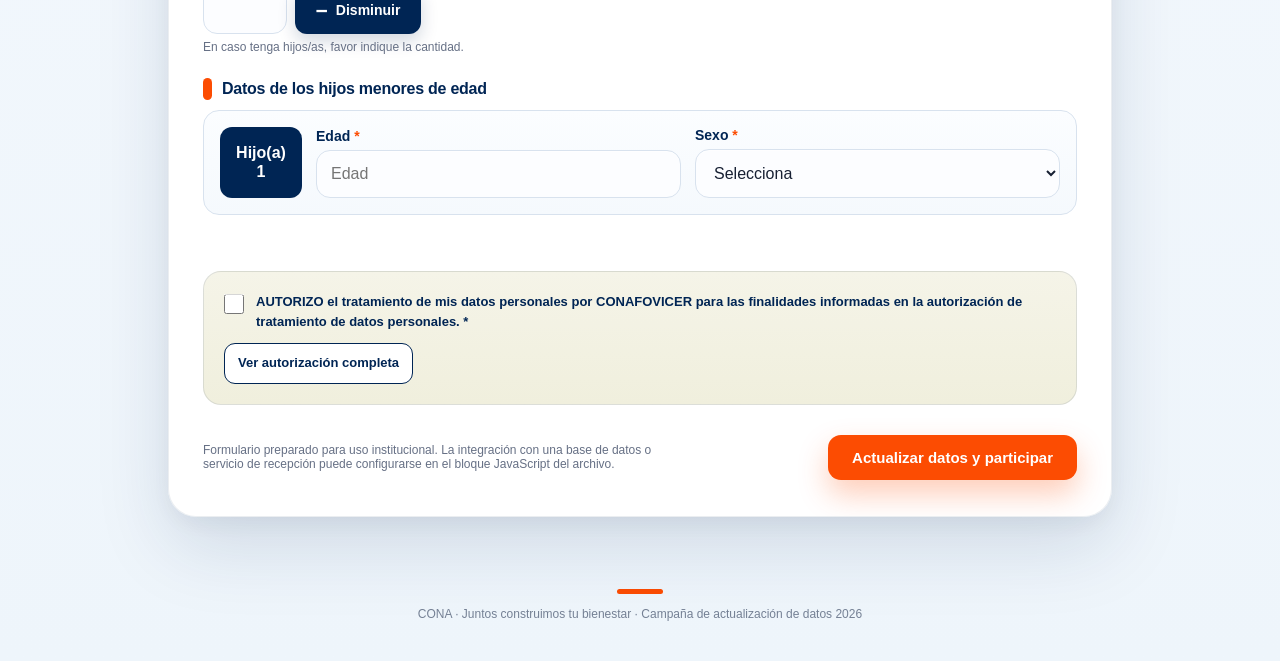
==== commit ec68425a: "actualizadas las imagenes" ====
--- a/index.html
+++ b/index.html
@@ -668,29 +668,22 @@
         <div class="hero-grid">
           <!--
             CARRUSEL DE IMÁGENES
-            Escritorio: 1920 x 1080 px (16:9), WebP.
-            Móvil opcional: 1080 x 1620 px (2:3), WebP, usando el sufijo -mobile.
-            Si no existe la versión móvil, se usa automáticamente la imagen de escritorio.
-            Coloca los archivos en: assets/carrusel/
+            Imágenes PNG en assets/; el recorte responsive se realiza con CSS.
           -->
           <div class="carousel" id="photoCarousel" aria-roledescription="carrusel" aria-label="Imágenes de la Campaña de actualización de datos 2026">
             <div class="carousel-viewport">
               <div class="carousel-track" id="carouselTrack">
                 <figure class="carousel-slide">
-                  <img src="assets/carrusel/actualizacion-01.webp" data-mobile-src="assets/carrusel/actualizacion-01-mobile.webp" alt="Imagen de la Campaña de actualización de datos 2026 de CONA" loading="eager" fetchpriority="high">
-                  <div class="carousel-placeholder">Agrega la primera imagen en<br><code>assets/carrusel/actualizacion-01.webp</code></div>
+                  <img src="assets/actualizacion-01.png" alt="Imagen de la Campaña de actualización de datos 2026 de CONA" loading="eager" fetchpriority="high">
+                  <div class="carousel-placeholder">Agrega la primera imagen en<br><code>assets/actualizacion-01.png</code></div>
                 </figure>
                 <figure class="carousel-slide">
-                  <img src="assets/carrusel/actualizacion-02.webp" data-mobile-src="assets/carrusel/actualizacion-02-mobile.webp" alt="Imagen de la Campaña de actualización de datos 2026 de CONA" loading="lazy">
-                  <div class="carousel-placeholder">Agrega la segunda imagen en<br><code>assets/carrusel/actualizacion-02.webp</code></div>
+                  <img src="assets/actualizacion-02.png" alt="Imagen de la Campaña de actualización de datos 2026 de CONA" loading="lazy">
+                  <div class="carousel-placeholder">Agrega la segunda imagen en<br><code>assets/actualizacion-02.png</code></div>
                 </figure>
                 <figure class="carousel-slide">
-                  <img src="assets/carrusel/actualizacion-03.webp" data-mobile-src="assets/carrusel/actualizacion-03-mobile.webp" alt="Imagen de la Campaña de actualización de datos 2026 de CONA" loading="lazy">
-                  <div class="carousel-placeholder">Agrega la tercera imagen en<br><code>assets/carrusel/actualizacion-03.webp</code></div>
-                </figure>
-                <figure class="carousel-slide">
-                  <img src="assets/carrusel/actualizacion-04.webp" data-mobile-src="assets/carrusel/actualizacion-04-mobile.webp" alt="Imagen de la Campaña de actualización de datos 2026 de CONA" loading="lazy">
-                  <div class="carousel-placeholder">Agrega la cuarta imagen en<br><code>assets/carrusel/actualizacion-04.webp</code></div>
+                  <img src="assets/actualizacion-03.png" alt="Imagen de la Campaña de actualización de datos 2026 de CONA" loading="lazy">
+                  <div class="carousel-placeholder">Agrega la tercera imagen en<br><code>assets/actualizacion-03.png</code></div>
                 </figure>
               </div>
             </div>
@@ -909,22 +902,7 @@
 
     carouselSlides.forEach((slide, index) => {
       const img = slide.querySelector("img");
-      const desktopSrc = img.getAttribute("src");
-      const mobileSrc = img.dataset.mobileSrc;
-
-      // En pantallas pequeñas intenta usar una composición vertical específica.
-      // Si ese archivo no existe, conserva sin errores la fotografía de escritorio.
-      if (mobileSrc && window.matchMedia("(max-width: 720px)").matches) {
-        const mobileProbe = new Image();
-        mobileProbe.onload = () => { img.src = mobileSrc; };
-        mobileProbe.src = mobileSrc;
-      }
-
       img.addEventListener("error", () => {
-        if (img.src !== new URL(desktopSrc, window.location.href).href) {
-          img.src = desktopSrc;
-          return;
-        }
         slide.classList.add("is-missing");
       });
       if (img.complete && img.naturalWidth === 0) slide.classList.add("is-missing");
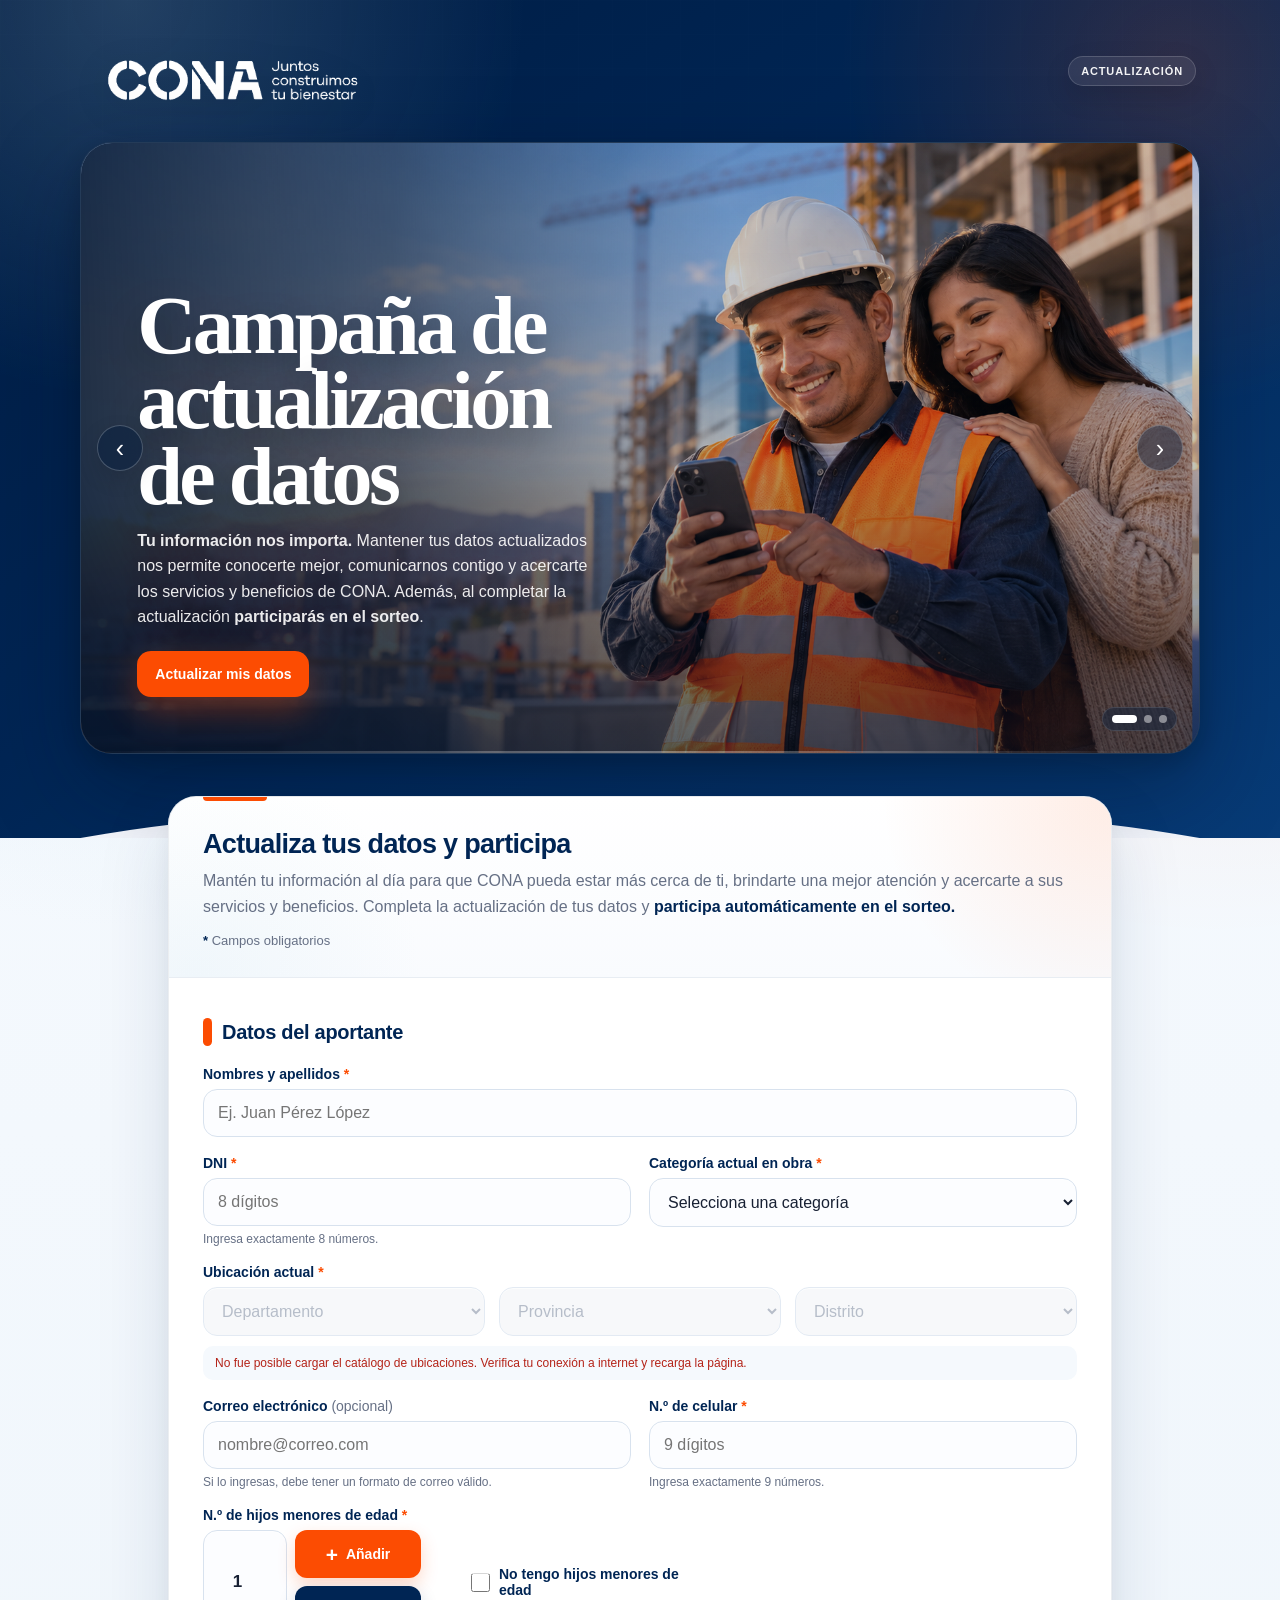
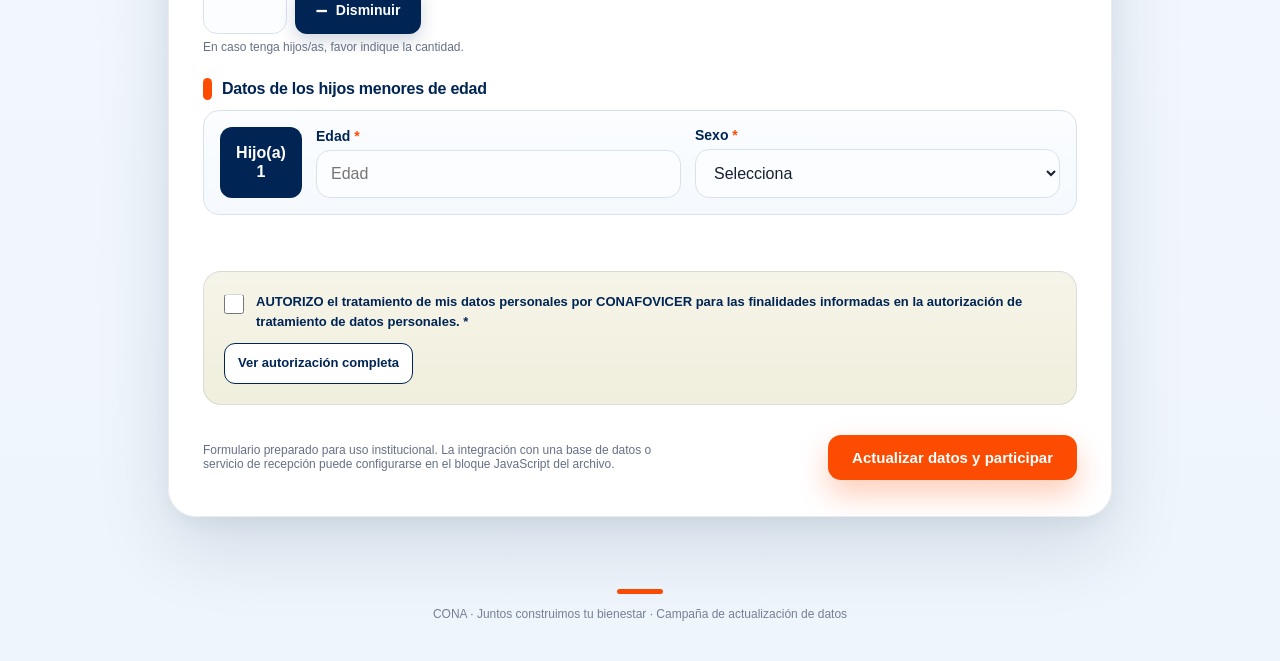
==== commit ee651b61: "Refine data update campaign messaging" ====
--- a/index.html
+++ b/index.html
@@ -3,8 +3,8 @@
 <head>
   <meta charset="UTF-8" />
   <meta name="viewport" content="width=device-width, initial-scale=1.0" />
-  <title>Campaña de actualización de datos 2026 | CONA</title>
-  <meta name="description" content="Campaña de actualización de datos 2026 - CONA. Tu información nos importa." />
+  <title>Campaña de actualización de datos | CONA</title>
+  <meta name="description" content="Campaña de actualización de datos - CONA. Tu información nos importa." />
   <style>
     :root {
       --cona-blue: #002554;
@@ -156,6 +156,11 @@
       margin: 0;
       background: linear-gradient(135deg, #073b77, #002554);
     }
+    .carousel-slide picture {
+      display: block;
+      width: 100%;
+      height: 100%;
+    }
     .carousel-slide img {
       width: 100%;
       height: 100%;
@@ -165,7 +170,7 @@
       transform: scale(1.012);
       transition: transform 7s ease;
     }
-    .carousel-slide.is-missing img { display: none; }
+    .carousel-slide.is-missing picture { display: none; }
     .carousel-placeholder {
       display: none;
       width: 100%;
@@ -226,22 +231,6 @@
       border: 0;
       box-shadow: none;
       backdrop-filter: none;
-    }
-    .hero-kicker {
-      display: inline-flex;
-      align-items: center;
-      gap: 8px;
-      margin-bottom: 14px;
-      padding: 8px 12px;
-      border-radius: 999px;
-      background: rgba(255,255,255,.13);
-      border: 1px solid rgba(255,255,255,.18);
-      backdrop-filter: blur(14px);
-      color: rgba(255,255,255,.96);
-      font-size: 11px;
-      font-weight: 900;
-      letter-spacing: .08em;
-      text-transform: uppercase;
     }
     .hero-title {
       margin: 0 0 14px;
@@ -286,15 +275,6 @@
     }
     .hero-cta:hover { transform: translateY(-2px); box-shadow: 0 18px 38px rgba(252,76,2,.38); }
     .hero-cta:focus-visible { outline: 3px solid rgba(255,255,255,.86); outline-offset: 3px; }
-    .hero-note {
-      display: inline-flex;
-      align-items: center;
-      min-height: 44px;
-      padding: 0 4px;
-      color: rgba(255,255,255,.80);
-      font-size: 12px;
-      font-weight: 700;
-    }
     .carousel-control {
       position: absolute;
       top: 50%;
@@ -385,6 +365,7 @@
       letter-spacing: -.025em;
     }
     .intro p { margin: 0; color: var(--muted); line-height: 1.62; }
+    .intro p strong { color: var(--cona-blue); font-weight: 800; }
     .required-note { margin-top: 10px !important; font-size: 13px; }
     .required-note strong { color: var(--cona-orange); }
 
@@ -562,11 +543,6 @@
         padding: 22px 18px 66px;
       }
       .hero-card { max-width: 100%; }
-      .hero-kicker {
-        margin-bottom: 10px;
-        padding: 7px 10px;
-        font-size: 10px;
-      }
       .hero-title {
         max-width: 10ch;
         margin-bottom: 12px;
@@ -587,12 +563,6 @@
         flex: 1 1 180px;
         border-radius: 14px;
         font-size: 14px;
-      }
-      .hero-note {
-        flex: 1 1 100%;
-        min-height: auto;
-        padding-top: 2px;
-        font-size: 11px;
       }
       .carousel-control {
         top: auto;
@@ -663,38 +633,45 @@
       <div class="hero-inner">
         <div class="brand-row">
           <img class="logo" alt="CONA - Juntos construimos tu bienestar" src="[data-uri]">
-          <div class="year-badge">ACTUALIZACIÓN 2026</div>
+          <div class="year-badge">ACTUALIZACIÓN</div>
         </div>
         <div class="hero-grid">
           <!--
             CARRUSEL DE IMÁGENES
-            Imágenes PNG en assets/; el recorte responsive se realiza con CSS.
+            Imágenes PNG en assets/; cada slide selecciona su versión vertical en celular.
           -->
-          <div class="carousel" id="photoCarousel" aria-roledescription="carrusel" aria-label="Imágenes de la Campaña de actualización de datos 2026">
+          <div class="carousel" id="photoCarousel" aria-roledescription="carrusel" aria-label="Imágenes de la Campaña de actualización de datos">
             <div class="carousel-viewport">
               <div class="carousel-track" id="carouselTrack">
                 <figure class="carousel-slide">
-                  <img src="assets/actualizacion-01.png" alt="Imagen de la Campaña de actualización de datos 2026 de CONA" loading="eager" fetchpriority="high">
+                  <picture>
+                    <source media="(max-width: 720px)" srcset="assets/actualizacion-01-mobile.png">
+                    <img src="assets/actualizacion-01.png" alt="Campaña de actualización de datos" loading="eager" fetchpriority="high">
+                  </picture>
                   <div class="carousel-placeholder">Agrega la primera imagen en<br><code>assets/actualizacion-01.png</code></div>
                 </figure>
                 <figure class="carousel-slide">
-                  <img src="assets/actualizacion-02.png" alt="Imagen de la Campaña de actualización de datos 2026 de CONA" loading="lazy">
+                  <picture>
+                    <source media="(max-width: 720px)" srcset="assets/actualizacion-02-mobile.png">
+                    <img src="assets/actualizacion-02.png" alt="Campaña de actualización de datos" loading="lazy">
+                  </picture>
                   <div class="carousel-placeholder">Agrega la segunda imagen en<br><code>assets/actualizacion-02.png</code></div>
                 </figure>
                 <figure class="carousel-slide">
-                  <img src="assets/actualizacion-03.png" alt="Imagen de la Campaña de actualización de datos 2026 de CONA" loading="lazy">
+                  <picture>
+                    <source media="(max-width: 720px)" srcset="assets/actualizacion-03-mobile.png">
+                    <img src="assets/actualizacion-03.png" alt="Campaña de actualización de datos" loading="lazy">
+                  </picture>
                   <div class="carousel-placeholder">Agrega la tercera imagen en<br><code>assets/actualizacion-03.png</code></div>
                 </figure>
               </div>
             </div>
             <div class="carousel-overlay">
               <div class="hero-card">
-                <div class="hero-kicker">CONA · 2026</div>
-                <h1 class="hero-title">Campaña de actualización de datos 2026</h1>
-                <p class="hero-subtitle"><strong>Tu información nos importa.</strong> Mantener tus datos actualizados nos permite conocerte mejor, comunicarnos contigo y acercarte los servicios y beneficios de CONA. <strong>Además, al completar la actualización participarás en un sorteo.</strong></p>
+                <h1 class="hero-title">Campaña de actualización de datos</h1>
+                <p class="hero-subtitle"><strong>Tu información nos importa.</strong> Mantener tus datos actualizados nos permite conocerte mejor, comunicarnos contigo y acercarte los servicios y beneficios de CONA. Además, al completar la actualización <strong>participarás en el sorteo</strong>.</p>
                 <div class="hero-actions">
                   <a class="hero-cta" href="#actualizacion">Actualizar mis datos</a>
-                  <span class="hero-note">Proceso simple · información protegida</span>
                 </div>
               </div>
             </div>
@@ -711,7 +688,7 @@
       <section class="form-shell" id="actualizacion">
         <div class="intro">
           <h2>Actualiza tus datos y participa</h2>
-          <p>Revisa y completa tu información para que CONA pueda mantener tu registro actualizado durante 2026. Al finalizar, quedarás participando en el sorteo de la campaña.</p>
+          <p>Mantén tu información al día para que CONA pueda estar más cerca de ti, brindarte una mejor atención y acercarte a sus servicios y beneficios. Completa la actualización de tus datos y <strong>participa automáticamente en el sorteo.</strong></p>
           <p class="required-note"><strong>*</strong> Campos obligatorios</p>
         </div>
 
@@ -805,7 +782,7 @@
               <h4>Finalidades y alcance de la autorización</h4>
               <ul>
                 <li>Crear y mantener actualizado mi registro como aportante o beneficiario, verificar mi identidad, condición laboral y aportaciones, y gestionar mis solicitudes, trámites y acceso a los servicios y beneficios institucionales.</li>
-                <li>Gestionar la <strong>Campaña de actualización de datos 2026</strong>, verificar y mantener vigente mi información como aportante o beneficiario, y mejorar la calidad de los registros utilizados para la prestación de servicios institucionales.</li>
+                <li>Gestionar la <strong>Campaña de actualización de datos</strong>, verificar y mantener vigente mi información como aportante o beneficiario, y mejorar la calidad de los registros utilizados para la prestación de servicios institucionales.</li>
                 <li>Almacenar mi información en el banco de datos personales denominado <strong>“Aportantes”</strong>, de titularidad de CONAFOVICER.</li>
                 <li>Diseñar, evaluar y mejorar los servicios y beneficios de vivienda, recreación, educación, capacitación y asistencia social, mediante estadísticas, estudios, segmentaciones y análisis del conjunto de aportantes. Los resultados serán utilizados preferentemente de forma agregada o anonimizada y no se adoptarán decisiones con efectos jurídicos basadas únicamente en tratamientos automatizados.</li>
                 <li>Remitirme información institucional sobre beneficios, programas, actividades, campañas, requisitos, convocatorias y servicios de CONAFOVICER mediante el teléfono, correo electrónico, mensajes de texto, WhatsApp, aplicaciones móviles u otros canales de contacto que haya proporcionado.</li>
@@ -822,7 +799,7 @@
               <p>Puedo solicitar información, acceso, actualización, rectificación, cancelación u oposición al tratamiento de mis datos, así como revocar mi consentimiento, mediante la Mesa de Partes física o virtual de CONAFOVICER. La revocación no afecta los tratamientos realizados previamente de manera lícita.</p>
               <h4>Declaración</h4>
               <p><strong>DECLARO</strong> que he recibido información clara y suficiente sobre el tratamiento de mis datos personales y que, al marcar la casilla de autorización y enviar este formulario, otorgo mi consentimiento de forma libre, previa, expresa, informada e inequívoca para las finalidades descritas.</p>
-              <div class="consent-meta">Versión del consentimiento: 16/10/2026.</div>
+              <div class="consent-meta">Versión del consentimiento: 16 de octubre.</div>
             </div>
           </div>
 
@@ -836,7 +813,7 @@
 
     <footer>
       <div class="footer-line"></div>
-      CONA · Juntos construimos tu bienestar · Campaña de actualización de datos 2026
+      CONA · Juntos construimos tu bienestar · Campaña de actualización de datos
     </footer>
   </div>
 
@@ -851,8 +828,8 @@
     // ================================================================
     const FORM_ENDPOINT = "";
 
-    // Catálogo UBIGEO 2026 (INEI/SISCONCODE), con fuente secundaria de contingencia.
-    const UBIGEO_2026_CSV = "https://raw.githubusercontent.com/Rodasluis/Peru-maps/main/salida/ubigeos_2026.csv";
+    // Catálogo UBIGEO (INEI/SISCONCODE), con fuente secundaria de contingencia.
+    const UBIGEO_CSV = "https://raw.githubusercontent.com/Rodasluis/Peru-maps/main/salida/ubigeos_\u0032\u0030\u0032\u0036.csv";
     const UBIGEO_FALLBACK = {
       departamentos: "https://raw.githubusercontent.com/RitchieRD/ubigeos-peru-data/main/json/1_ubigeo_departamentos.json",
       provincias: "https://raw.githubusercontent.com/RitchieRD/ubigeos-peru-data/main/json/2_ubigeo_provincias.json",
@@ -1007,11 +984,11 @@
       dpto.disabled = true; prov.disabled = true; dist.disabled = true;
       try {
         try {
-          const res = await fetch(UBIGEO_2026_CSV, { cache:"force-cache" });
-          if (!res.ok) throw new Error("No se pudo cargar el catálogo UBIGEO 2026");
+          const res = await fetch(UBIGEO_CSV, { cache:"force-cache" });
+          if (!res.ok) throw new Error("No se pudo cargar el catálogo UBIGEO");
           data = normalizeUbigeoCsv(await res.text());
         } catch (primaryError) {
-          console.warn("Fuente UBIGEO 2026 no disponible; usando contingencia.", primaryError);
+          console.warn("Fuente UBIGEO no disponible; usando contingencia.", primaryError);
           data = await loadUbigeoFallback();
         }
         resetSelect(dpto, "Departamento"); resetSelect(prov, "Provincia"); resetSelect(dist, "Distrito");
@@ -1169,7 +1146,7 @@
       payload.fecha_registro = new Date().toISOString();
       payload.sin_hijos = Number(payload.hijos_menores || 0) === 0;
       payload.consentimiento_datos_personales = consentimientoDatos.checked;
-      payload.version_consentimiento = "2026-10-16";
+      payload.version_consentimiento = "\u0032\u0030\u0032\u0036-10-16";
       payload.departamento = dpto.options[dpto.selectedIndex].text;
       payload.provincia = prov.options[prov.selectedIndex].text;
       payload.distrito = dist.options[dist.selectedIndex].text;
@@ -1192,7 +1169,7 @@
             body: JSON.stringify(payload)
           });
           if (!res.ok) throw new Error("Error de envío");
-          toast("¡Datos actualizados!", "Tu información fue actualizada correctamente y ya estás participando en el sorteo de la campaña 2026.");
+          toast("¡Datos actualizados!", "Tu información fue actualizada correctamente y ya estás participando en el sorteo de la campaña.");
           form.reset();
           resetSelect(prov, "Provincia"); resetSelect(dist, "Distrito");
           prov.disabled = true; dist.disabled = true; ubigeo.value = ""; renderChildren();
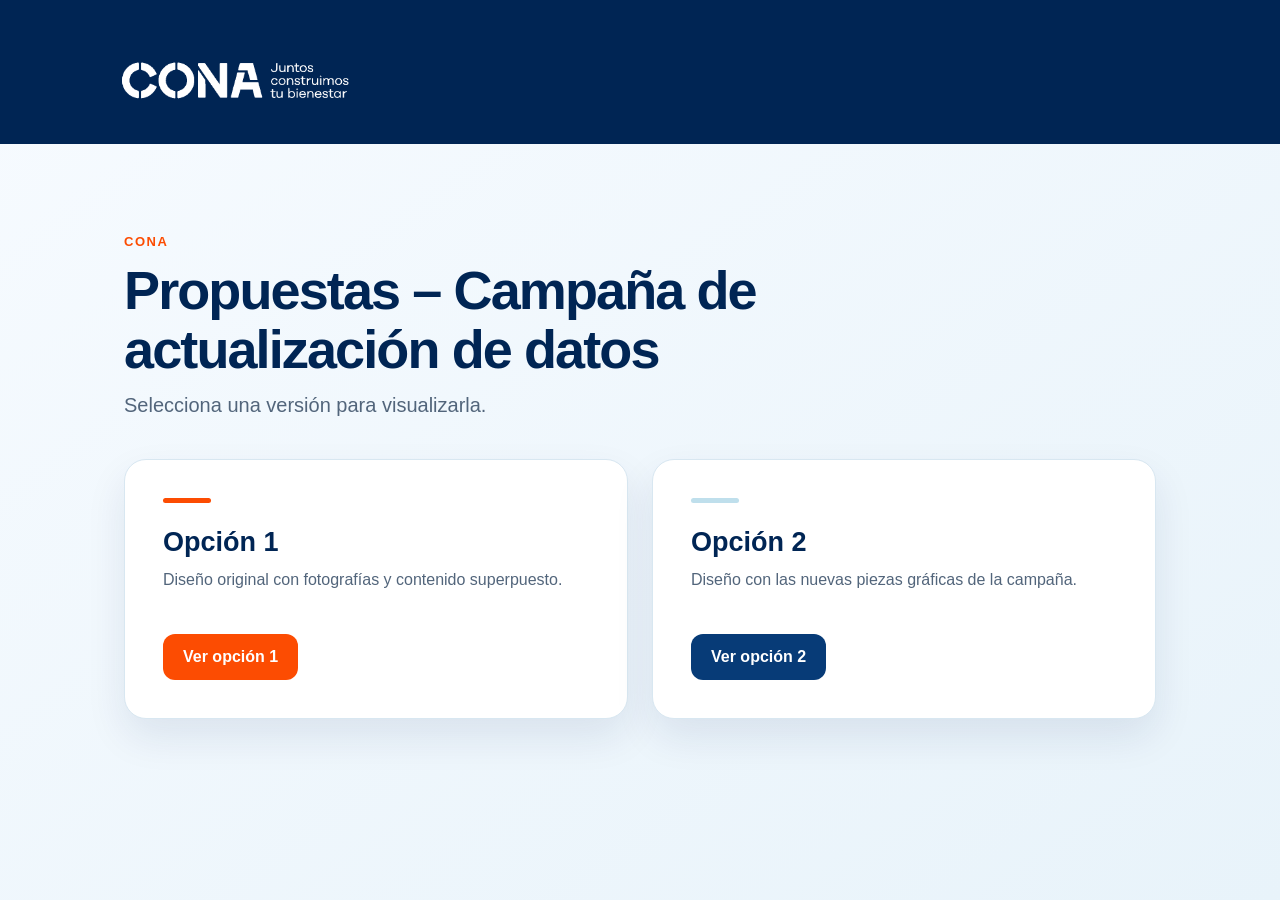
==== commit 603d0250: "Add form design selector and campaign option 2" ====
--- a/index.html
+++ b/index.html
@@ -1,1195 +1,51 @@
 <!DOCTYPE html>
 <html lang="es">
 <head>
-  <meta charset="UTF-8" />
-  <meta name="viewport" content="width=device-width, initial-scale=1.0" />
-  <title>Campaña de actualización de datos | CONA</title>
-  <meta name="description" content="Campaña de actualización de datos - CONA. Tu información nos importa." />
+  <meta charset="UTF-8">
+  <meta name="viewport" content="width=device-width, initial-scale=1.0">
+  <title>Propuestas – Campaña de actualización de datos | CONA</title>
+  <meta name="description" content="Selecciona una propuesta de diseño para la campaña de actualización de datos de CONA.">
   <style>
-    :root {
-      --cona-blue: #002554;
-      --cona-blue-2: #073b77;
-      --cona-orange: #fc4c02;
-      --cona-sky: #bfdfec;
-      --cona-cream: #f0efdd;
-      --white: #ffffff;
-      --ink: #172033;
-      --muted: #667085;
-      --border: #d8e2ee;
-      --success: #137a4e;
-      --danger: #b42318;
-      --shadow: 0 20px 55px rgba(0, 37, 84, .15);
-      --radius: 22px;
-    }
-
+    :root { --blue: #002554; --blue-2: #073b77; --orange: #fc4c02; --sky: #bfdfec; }
     * { box-sizing: border-box; }
-    html { scroll-behavior: smooth; }
-    body {
-      margin: 0;
-      font-family: Inter, "Segoe UI", Arial, sans-serif;
-      background:
-        radial-gradient(circle at 10% 10%, rgba(191,223,236,.45), transparent 30%),
-        radial-gradient(circle at 95% 18%, rgba(252,76,2,.10), transparent 24%),
-        linear-gradient(180deg, #f8fbff 0%, #eef5fb 100%);
-      color: var(--ink);
-      min-height: 100vh;
-    }
-
-    .ambient {
-      position: fixed;
-      inset: 0;
-      pointer-events: none;
-      overflow: hidden;
-      z-index: 0;
-      opacity: .42;
-    }
-    .ambient span {
-      position: absolute;
-      top: -30px;
-      color: #fff;
-      text-shadow: 0 1px 5px rgba(0,37,84,.20);
-      animation: fall linear infinite;
-      user-select: none;
-    }
-    @keyframes fall {
-      to { transform: translateY(110vh) rotate(360deg); }
-    }
-
-    .page { position: relative; z-index: 1; }
-
-    .hero {
-      position: relative;
-      overflow: hidden;
-      color: #fff;
-      padding: 14px 16px 84px;
-      background:
-        radial-gradient(circle at 10% 0%, rgba(191,223,236,.18), transparent 28%),
-        radial-gradient(circle at 92% 8%, rgba(252,76,2,.18), transparent 24%),
-        linear-gradient(145deg, #001c42 0%, var(--cona-blue) 44%, #073b77 100%);
-    }
-    .hero::before {
-      content: "";
-      position: absolute;
-      inset: 0;
-      pointer-events: none;
-      opacity: .26;
-      background-image:
-        linear-gradient(rgba(255,255,255,.025) 1px, transparent 1px),
-        linear-gradient(90deg, rgba(255,255,255,.025) 1px, transparent 1px);
-      background-size: 34px 34px;
-      mask-image: linear-gradient(to bottom, #000 0%, transparent 76%);
-    }
-    .hero::after {
-      content: "";
-      position: absolute;
-      left: -4%; right: -4%; bottom: -54px;
-      height: 92px;
-      background: #f7faff;
-      border-radius: 50% 50% 0 0 / 100% 100% 0 0;
-    }
-    .hero-inner {
-      max-width: 1120px;
-      margin: 0 auto;
-      position: relative;
-      z-index: 2;
-    }
-    .brand-row {
-      min-height: 58px;
-      display: flex;
-      align-items: center;
-      justify-content: space-between;
-      gap: 20px;
-      margin-bottom: 14px;
-      padding: 0 4px;
-    }
-    .logo {
-      width: min(286px, 56vw);
-      height: auto;
-      display: block;
-      filter: drop-shadow(0 8px 18px rgba(0,0,0,.12));
-    }
-    .year-badge {
-      display: inline-flex;
-      align-items: center;
-      gap: 8px;
-      padding: 8px 12px;
-      border-radius: 999px;
-      color: rgba(255,255,255,.94);
-      background: rgba(255,255,255,.08);
-      border: 1px solid rgba(255,255,255,.16);
-      backdrop-filter: blur(14px);
-      box-shadow: 0 10px 28px rgba(0,0,0,.12);
-      font-size: 11px;
-      font-weight: 900;
-      letter-spacing: .08em;
-      text-transform: uppercase;
-      white-space: nowrap;
-    }
-    .hero-grid { display: grid; grid-template-columns: 1fr; gap: 0; }
-
-    .carousel {
-      position: relative;
-      width: 100%;
-      min-height: 560px;
-      height: min(68vh, 720px);
-      border-radius: 32px;
-      overflow: hidden;
-      isolation: isolate;
-      background: #001b3d;
-      border: 1px solid rgba(255,255,255,.14);
-      box-shadow:
-        0 34px 90px rgba(0,14,35,.34),
-        0 8px 26px rgba(0,0,0,.18);
-    }
-    .carousel-viewport { width: 100%; height: 100%; overflow: hidden; }
-    .carousel-track {
-      display: flex;
-      width: 100%;
-      height: 100%;
-      transition: transform .7s cubic-bezier(.22,.61,.36,1);
-      will-change: transform;
-    }
-    .carousel-slide {
-      position: relative;
-      min-width: 100%;
-      height: 100%;
-      margin: 0;
-      background: linear-gradient(135deg, #073b77, #002554);
-    }
-    .carousel-slide picture {
-      display: block;
-      width: 100%;
-      height: 100%;
-    }
-    .carousel-slide img {
-      width: 100%;
-      height: 100%;
-      display: block;
-      object-fit: cover;
-      object-position: center;
-      transform: scale(1.012);
-      transition: transform 7s ease;
-    }
-    .carousel-slide.is-missing picture { display: none; }
-    .carousel-placeholder {
-      display: none;
-      width: 100%;
-      height: 100%;
-      place-items: center;
-      text-align: center;
-      padding: 28px;
-      color: rgba(255,255,255,.92);
-      font-weight: 800;
-      line-height: 1.5;
-      background:
-        radial-gradient(circle at 82% 18%, rgba(252,76,2,.22), transparent 24%),
-        linear-gradient(135deg, #073b77, #002554);
-    }
-    .carousel-slide.is-missing .carousel-placeholder { display: grid; }
-    .carousel-placeholder code {
-      display: inline-block;
-      margin-top: 8px;
-      padding: 5px 8px;
-      border-radius: 7px;
-      background: rgba(255,255,255,.12);
-      color: #fff;
-      font-size: 12px;
-    }
-    .carousel::before {
-      content: "";
-      position: absolute;
-      inset: 0;
-      pointer-events: none;
-      z-index: 1;
-      background:
-        linear-gradient(90deg, rgba(0,18,44,.86) 0%, rgba(0,18,44,.63) 28%, rgba(0,18,44,.16) 58%, rgba(0,18,44,.12) 100%),
-        linear-gradient(180deg, rgba(0,12,30,.05) 0%, rgba(0,12,30,.10) 52%, rgba(0,12,30,.55) 100%);
-    }
-    .carousel::after {
-      content: "";
-      position: absolute;
-      inset: auto 0 0 0;
-      height: 2px;
-      z-index: 2;
-      background: linear-gradient(90deg, transparent, rgba(255,255,255,.35), transparent);
-      pointer-events: none;
-    }
-    .carousel-overlay {
-      position: absolute;
-      inset: 0;
-      z-index: 2;
-      display: flex;
-      align-items: flex-end;
-      justify-content: flex-start;
-      padding: clamp(26px, 4.4vw, 58px);
-      pointer-events: none;
-    }
-    .hero-card {
-      max-width: 650px;
-      padding: 0;
-      background: transparent;
-      border: 0;
-      box-shadow: none;
-      backdrop-filter: none;
-    }
-    .hero-title {
-      margin: 0 0 14px;
-      max-width: 10.8ch;
-      font-family: Georgia, "Times New Roman", serif;
-      font-weight: 700;
-      font-size: clamp(48px, 7vw, 82px);
-      line-height: .92;
-      letter-spacing: -.045em;
-      text-wrap: balance;
-      text-shadow: 0 12px 34px rgba(0,0,0,.32);
-    }
-    .hero-subtitle {
-      margin: 0 0 22px;
-      max-width: 53ch;
-      color: rgba(255,255,255,.91);
-      font-size: 16px;
-      line-height: 1.58;
-      text-shadow: 0 8px 22px rgba(0,0,0,.30);
-    }
-    .hero-actions {
-      display: flex;
-      gap: 10px;
-      align-items: center;
-      flex-wrap: wrap;
-      pointer-events: auto;
-    }
-    .hero-cta {
-      display: inline-flex;
-      align-items: center;
-      justify-content: center;
-      min-height: 46px;
-      padding: 0 18px;
-      border-radius: 14px;
-      background: var(--cona-orange);
-      color: #fff;
-      text-decoration: none;
-      font-weight: 900;
-      font-size: 14px;
-      box-shadow: 0 14px 34px rgba(252,76,2,.32);
-      transition: transform .18s ease, box-shadow .18s ease, background .18s ease;
-    }
-    .hero-cta:hover { transform: translateY(-2px); box-shadow: 0 18px 38px rgba(252,76,2,.38); }
-    .hero-cta:focus-visible { outline: 3px solid rgba(255,255,255,.86); outline-offset: 3px; }
-    .carousel-control {
-      position: absolute;
-      top: 50%;
-      transform: translateY(-50%);
-      z-index: 4;
-      width: 46px;
-      height: 46px;
-      border: 1px solid rgba(255,255,255,.22);
-      border-radius: 50%;
-      background: rgba(0,25,60,.44);
-      color: #fff;
-      font-size: 25px;
-      line-height: 1;
-      cursor: pointer;
-      backdrop-filter: blur(14px);
-      box-shadow: 0 8px 22px rgba(0,0,0,.14);
-      transition: background .18s ease, transform .18s ease, opacity .18s ease;
-    }
-    .carousel-control:hover { background: rgba(0,37,84,.78); transform: translateY(-50%) scale(1.05); }
-    .carousel-control:focus-visible { outline: 3px solid rgba(255,255,255,.82); outline-offset: 2px; }
-    .carousel-control.prev { left: 16px; }
-    .carousel-control.next { right: 16px; }
-    .carousel-dots {
-      position: absolute;
-      right: 22px;
-      bottom: 22px;
-      z-index: 4;
-      display: flex;
-      align-items: center;
-      gap: 7px;
-      padding: 7px 9px;
-      border-radius: 999px;
-      background: rgba(0,27,62,.38);
-      border: 1px solid rgba(255,255,255,.12);
-      backdrop-filter: blur(12px);
-    }
-    .carousel-dot {
-      width: 8px;
-      height: 8px;
-      padding: 0;
-      border: 0;
-      border-radius: 50%;
-      background: rgba(255,255,255,.46);
-      cursor: pointer;
-      transition: width .18s ease, border-radius .18s ease, background .18s ease;
-    }
-    .carousel-dot.is-active { width: 25px; border-radius: 99px; background: #fff; }
-
-    main {
-      position: relative;
-      z-index: 3;
-      max-width: 980px;
-      margin: -42px auto 0;
-      padding: 0 18px 72px;
-    }
-    .form-shell {
-      overflow: hidden;
-      border-radius: 28px;
-      background: rgba(255,255,255,.965);
-      border: 1px solid rgba(0,37,84,.08);
-      box-shadow:
-        0 30px 74px rgba(0,37,84,.13),
-        0 8px 24px rgba(0,37,84,.05);
-      backdrop-filter: blur(16px);
-    }
-    .intro {
-      position: relative;
-      padding: 32px 34px 26px;
-      border-bottom: 1px solid #e8edf3;
-      background:
-        radial-gradient(circle at 100% 0%, rgba(252,76,2,.10), transparent 24%),
-        radial-gradient(circle at 3% 100%, rgba(191,223,236,.16), transparent 24%),
-        linear-gradient(180deg, #fff 0%, #f9fbfe 100%);
-    }
-    .intro::before {
-      content: "";
-      position: absolute;
-      top: 0; left: 34px;
-      width: 64px;
-      height: 4px;
-      border-radius: 0 0 99px 99px;
-      background: var(--cona-orange);
-    }
-    .intro h2 {
-      margin: 0 0 8px;
-      color: var(--cona-blue);
-      font-size: 27px;
-      letter-spacing: -.025em;
-    }
-    .intro p { margin: 0; color: var(--muted); line-height: 1.62; }
-    .intro p strong { color: var(--cona-blue); font-weight: 800; }
-    .required-note { margin-top: 10px !important; font-size: 13px; }
-    .required-note strong { color: var(--cona-orange); }
-
-    form { padding: 10px 34px 36px; }
-    fieldset { border: 0; padding: 0; margin: 0; min-width: 0; }
-    .section { padding: 30px 0; border-bottom: 1px solid #edf0f4; }
-    .section:last-of-type { border-bottom: 0; }
-    .section-title {
-      display: flex;
-      align-items: center;
-      gap: 10px;
-      margin: 0 0 20px;
-      color: var(--cona-blue);
-      font-size: 20px;
-      font-weight: 900;
-      letter-spacing: -.015em;
-    }
-    .section-title .brick {
-      width: 9px; height: 28px; border-radius: 5px; background: var(--cona-orange); flex: 0 0 auto;
-    }
-
-    .grid { display: grid; grid-template-columns: repeat(2, minmax(0, 1fr)); gap: 18px; }
-    .grid-3 { display: grid; grid-template-columns: repeat(3, minmax(0, 1fr)); gap: 14px; }
-    .full { grid-column: 1 / -1; }
-    .field label { display: block; font-weight: 700; font-size: 14px; color: var(--cona-blue); margin: 0 0 7px; }
-    .field label .req { color: var(--cona-orange); }
-    .children-count-row { display:grid; grid-template-columns:minmax(250px, 1fr) minmax(220px, auto); gap:16px; align-items:center; }
-    .children-count-control { display:flex; align-items:stretch; gap:8px; }
-    .children-count-control input { width:84px; flex:0 0 84px; text-align:center; font-weight:900; font-size:17px; }
-    .child-adjust-buttons { display:flex; gap:8px; flex-wrap:wrap; }
-    .child-adjust {
-      appearance:none; border:0; border-radius:12px; min-height:48px; width:126px; padding:10px 14px;
-      font:inherit; font-size:14px; font-weight:900; cursor:pointer; display:inline-flex; align-items:center; justify-content:center; gap:8px;
-      transition:transform .16s ease, box-shadow .16s ease, opacity .16s ease; white-space:nowrap;
-    }
-    .child-adjust:hover:not(:disabled) { transform:translateY(-1px); }
-    .child-adjust:focus-visible { outline:3px solid rgba(0,37,84,.18); outline-offset:2px; }
-    .child-adjust.add { background:var(--cona-orange); color:#fff; box-shadow:0 7px 17px rgba(252,76,2,.22); }
-    .child-adjust.remove { background:var(--cona-blue); color:#fff; box-shadow:0 7px 17px rgba(0,37,84,.18); }
-    .child-adjust:disabled { opacity:.38; cursor:not-allowed; box-shadow:none; }
-    .child-adjust .symbol { font-size:21px; line-height:1; font-weight:900; }
-    .no-children-option { display:flex; align-items:center; gap:9px; min-height:48px; padding:0 2px; color:var(--cona-blue); font-weight:700; font-size:14px; }
-    .no-children-option input { width:19px; height:19px; margin:0; accent-color:var(--cona-orange); cursor:pointer; flex:0 0 auto; }
-    .no-children-option label { margin:0; cursor:pointer; font-weight:700; }
-    input, select, textarea {
-      width: 100%;
-      border: 1.5px solid var(--border);
-      border-radius: 14px;
-      padding: 14px 14px;
-      box-shadow: inset 0 1px 0 rgba(255,255,255,.7);
-      font: inherit;
-      color: var(--ink);
-      background: #fcfdff;
-      outline: none;
-      transition: border-color .18s ease, box-shadow .18s ease, transform .18s ease;
-    }
-    input:focus, select:focus, textarea:focus {
-      border-color: var(--cona-blue-2);
-      box-shadow: 0 0 0 4px rgba(0,37,84,.08), 0 8px 22px rgba(0,37,84,.05);
-    }
-    input:invalid:not(:placeholder-shown), textarea:invalid:not(:placeholder-shown) { border-color: #e4a6a0; }
-    select:disabled { background: #f4f6f8; color: #98a2b3; cursor: not-allowed; }
-    .hint { display: block; margin-top: 6px; color: var(--muted); font-size: 12px; }
-    .ubigeo-status { margin-top: 10px; padding: 10px 12px; border-radius: 10px; background: #f5f9fd; color: var(--cona-blue); font-size: 12px; display: none; }
-
-    .children-wrap { grid-column: 1 / -1; margin-top: 2px; }
-    .children-list { display: grid; gap: 12px; margin-top: 10px; }
-    .child-card {
-      display: grid; grid-template-columns: 82px minmax(0,1fr) minmax(0,1fr); gap: 14px; align-items: end;
-      padding: 16px; border: 1.5px solid var(--border); border-radius: 16px; background: linear-gradient(180deg, #fbfdff 0%, #f5f9fd 100%);
-    }
-    .child-badge {
-      align-self: stretch; min-height: 48px; border-radius: 12px; background: var(--cona-blue); color: #fff;
-      display: grid; place-items: center; font-weight: 900; text-align: center; line-height: 1.15; padding: 8px;
-    }
-    .child-card label { margin-bottom: 6px; }
-    .children-empty { padding: 14px 15px; border-radius: 14px; background: linear-gradient(180deg, #f7fbff 0%, #f2f7fc 100%); color: var(--muted); font-size: 13px; }
-
-
-    .consent {
-      margin: 26px 0 6px;
-      padding: 20px;
-      border-radius: 18px;
-      background: linear-gradient(180deg, #f5f4e8 0%, #f0efdd 100%);
-      color: #394150;
-      font-size: 13px;
-      line-height: 1.58;
-      border: 1px solid rgba(0,37,84,.10);
-    }
-    .consent-head { display:flex; gap:12px; align-items:flex-start; }
-    .consent-check { width:20px; height:20px; margin:2px 0 0; flex:0 0 auto; accent-color:var(--cona-orange); cursor:pointer; }
-    .consent-label { display:block; margin:0; color:var(--cona-blue); font-weight:800; line-height:1.5; cursor:pointer; }
-    .consent-actions { margin-top:12px; }
-    .consent-toggle { appearance:none; border:1.5px solid var(--cona-blue); background:#fff; color:var(--cona-blue); border-radius:11px; padding:9px 13px; font:inherit; font-weight:800; cursor:pointer; transition:background .18s ease,color .18s ease,transform .18s ease; }
-    .consent-toggle:hover { background:var(--cona-blue); color:#fff; transform:translateY(-1px); }
-    .consent-detail { margin-top:14px; padding:16px 17px; border-radius:13px; background:#fff; border:1px solid rgba(0,37,84,.12); color:#344054; }
-    .consent-detail[hidden] { display:none; }
-    .consent-detail h4 { margin:16px 0 7px; color:var(--cona-blue); font-size:13px; text-transform:uppercase; letter-spacing:.025em; }
-    .consent-detail h4:first-child { margin-top:0; }
-    .consent-detail p { margin:0 0 8px; }
-    .consent-detail ul { margin:6px 0 10px 19px; padding:0; }
-    .consent-detail li { margin:0 0 7px; }
-    .consent-meta { margin-top:10px; color:var(--muted); font-size:11px; }
-
-    .actions { display: flex; gap: 12px; align-items: center; justify-content: space-between; padding-top: 24px; }
-    .submit {
-      appearance: none;
-      border: 0;
-      background: var(--cona-orange);
-      color: white;
-      padding: 14px 24px;
-      border-radius: 13px;
-      font-weight: 900;
-      font-size: 15px;
-      cursor: pointer;
-      box-shadow: 0 14px 30px rgba(252,76,2,.28);
-      transition: transform .16s ease, box-shadow .16s ease, opacity .16s ease;
-    }
-    .submit:hover { transform: translateY(-1px); box-shadow: 0 13px 28px rgba(252,76,2,.30); }
-    .submit:disabled { opacity: .55; cursor: wait; transform: none; }
-    .privacy { color: var(--muted); font-size: 12px; max-width: 470px; }
-
-    .toast {
-      position: fixed;
-      right: 20px; bottom: 20px;
-      background: #fff;
-      border-left: 5px solid var(--success);
-      box-shadow: 0 12px 35px rgba(0,0,0,.17);
-      border-radius: 12px;
-      padding: 14px 16px;
-      max-width: min(390px, calc(100vw - 40px));
-      z-index: 10;
-      transform: translateY(120px);
-      opacity: 0;
-      transition: .25s ease;
-    }
-    .toast.show { transform: translateY(0); opacity: 1; }
-    .toast.error { border-left-color: var(--danger); }
-    .toast strong { display: block; color: var(--cona-blue); margin-bottom: 3px; }
-
-    footer { max-width: 920px; margin: 0 auto; padding: 0 18px 40px; text-align: center; color: #758195; font-size: 12px; }
-    .footer-line { width: 46px; height: 5px; border-radius: 99px; background: var(--cona-orange); margin: 0 auto 13px; }
-
-    @media (max-width: 720px) {
-      body {
-        background:
-          radial-gradient(circle at 0% 0%, rgba(191,223,236,.34), transparent 26%),
-          linear-gradient(180deg, #f8fbff 0%, #eef5fb 100%);
-      }
-      .hero {
-        padding: 10px 10px 62px;
-        background: linear-gradient(160deg, #001b3d 0%, #002c61 62%, #073b77 100%);
-      }
-      .hero::before { background-size: 26px 26px; opacity: .18; }
-      .hero::after { bottom: -34px; height: 60px; }
-      .brand-row { min-height: 50px; margin-bottom: 10px; padding: 0 4px; }
-      .logo { width: min(220px, 58vw); }
-      .year-badge { padding: 7px 10px; font-size: 10px; letter-spacing: .06em; }
-
-      .carousel {
-        min-height: 620px;
-        height: 76svh;
-        max-height: 760px;
-        border-radius: 24px;
-        box-shadow: 0 28px 60px rgba(0,10,28,.36);
-      }
-      .carousel-slide img { object-position: center center; }
-      .carousel::before {
-        background:
-          linear-gradient(180deg, rgba(0,17,42,.10) 0%, rgba(0,17,42,.20) 38%, rgba(0,17,42,.78) 74%, rgba(0,17,42,.94) 100%),
-          linear-gradient(90deg, rgba(0,17,42,.18) 0%, transparent 50%, rgba(0,17,42,.12) 100%);
-      }
-      .carousel-overlay {
-        align-items: flex-end;
-        padding: 22px 18px 66px;
-      }
-      .hero-card { max-width: 100%; }
-      .hero-title {
-        max-width: 10ch;
-        margin-bottom: 12px;
-        font-size: clamp(39px, 12vw, 58px);
-        line-height: .93;
-        letter-spacing: -.05em;
-      }
-      .hero-subtitle {
-        margin-bottom: 18px;
-        max-width: 36ch;
-        font-size: 14px;
-        line-height: 1.5;
-        color: rgba(255,255,255,.90);
-      }
-      .hero-actions { gap: 8px; }
-      .hero-cta {
-        min-height: 48px;
-        flex: 1 1 180px;
-        border-radius: 14px;
-        font-size: 14px;
-      }
-      .carousel-control {
-        top: auto;
-        bottom: 17px;
-        transform: none;
-        width: 40px;
-        height: 40px;
-        font-size: 22px;
-        background: rgba(0,28,63,.54);
-      }
-      .carousel-control:hover { transform: none; }
-      .carousel-control.prev { left: 16px; }
-      .carousel-control.next { left: 62px; right: auto; }
-      .carousel-dots {
-        left: auto;
-        right: 16px;
-        bottom: 19px;
-        padding: 7px 9px;
-      }
-
-      main { margin-top: -34px; padding: 0 12px 56px; }
-      .form-shell { border-radius: 24px; }
-      .intro { padding: 28px 22px 22px; }
-      .intro::before { left: 22px; width: 52px; }
-      .intro h2 { font-size: 24px; }
-      form { padding: 6px 20px 28px; }
-      .section { padding: 26px 0; }
-      .section-title { font-size: 19px; }
-      .grid, .grid-3 { grid-template-columns: 1fr; gap: 15px; }
-      .children-count-row { grid-template-columns:1fr; gap:10px; }
-      .children-count-control { flex-wrap:wrap; }
-      .children-count-control input { width:76px; flex-basis:76px; }
-      .child-adjust-buttons { flex:1 1 230px; }
-      .child-adjust { flex:1 1 145px; justify-content:center; }
-      .child-card { grid-template-columns: 1fr; }
-      .child-badge { min-height: 42px; }
-      .consent { margin-top: 20px; padding: 17px; border-radius: 16px; }
-      .actions { align-items: stretch; flex-direction: column-reverse; gap: 14px; }
-      .submit { width: 100%; min-height: 50px; border-radius: 14px; }
-      .privacy { line-height: 1.5; }
-      footer { padding-bottom: 28px; }
-    }
-
-    @media (max-width: 390px) {
-      .year-badge { display: none; }
-      .brand-row { justify-content: center; }
-      .logo { width: min(230px, 72vw); }
-      .carousel { min-height: 590px; height: 74svh; }
-      .hero-title { font-size: clamp(37px, 12.6vw, 52px); }
-      .hero-subtitle { font-size: 13.5px; }
-    }
-
-    @media (prefers-reduced-motion: reduce) {
-      *, *::before, *::after {
-        scroll-behavior: auto !important;
-        animation-duration: .01ms !important;
-        animation-iteration-count: 1 !important;
-        transition-duration: .01ms !important;
-      }
-    }
+    body { margin: 0; min-height: 100vh; font-family: Inter, "Segoe UI", Arial, sans-serif; color: var(--blue); background: linear-gradient(145deg, #f7fbff, #e8f3fa); }
+    header { background: var(--blue); padding: 20px max(24px, calc((100vw - 1080px)/2)); }
+    .logo { display: block; width: min(260px, 70vw); height: auto; }
+    main { max-width: 1080px; margin: 0 auto; padding: clamp(48px, 8vw, 90px) 24px 80px; }
+    .eyebrow { color: var(--orange); font-size: 13px; font-weight: 800; text-transform: uppercase; letter-spacing: .12em; }
+    h1 { max-width: 760px; margin: 12px 0 14px; font-size: clamp(32px, 5vw, 54px); line-height: 1.1; letter-spacing: -.035em; }
+    .subtitle { margin: 0 0 42px; color: #52657b; font-size: clamp(17px, 2vw, 20px); }
+    .options { display: grid; grid-template-columns: repeat(2, minmax(0, 1fr)); gap: 24px; }
+    .option { display: flex; flex-direction: column; align-items: flex-start; min-height: 260px; padding: clamp(26px, 4vw, 38px); border-radius: 22px; background: #fff; border: 1px solid #d8e7f1; box-shadow: 0 18px 40px rgba(0,37,84,.09); }
+    .option::before { content: ""; display: block; width: 48px; height: 5px; border-radius: 10px; background: var(--orange); }
+    .option:nth-child(2)::before { background: var(--sky); }
+    h2 { margin: 24px 0 10px; font-size: 27px; }
+    .option p { margin: 0 0 28px; color: #52657b; line-height: 1.55; }
+    .button { display: inline-flex; align-items: center; justify-content: center; min-height: 46px; margin-top: auto; padding: 0 20px; border-radius: 12px; background: var(--orange); color: #fff; font-weight: 800; text-decoration: none; }
+    .option:nth-child(2) .button { background: var(--blue-2); }
+    .button:hover { filter: brightness(1.08); }
+    .button:focus-visible { outline: 3px solid var(--orange); outline-offset: 3px; }
+    @media (max-width: 720px) { .options { grid-template-columns: 1fr; } .option { min-height: 230px; } .subtitle { margin-bottom: 30px; } }
   </style>
 </head>
 <body>
-  <div class="ambient" aria-hidden="true" id="ambient"></div>
-
-  <div class="page">
-    <header class="hero">
-      <div class="hero-inner">
-        <div class="brand-row">
-          <img class="logo" alt="CONA - Juntos construimos tu bienestar" src="[data-uri]">
-          <div class="year-badge">ACTUALIZACIÓN</div>
-        </div>
-        <div class="hero-grid">
-          <!--
-            CARRUSEL DE IMÁGENES
-            Imágenes PNG en assets/; cada slide selecciona su versión vertical en celular.
-          -->
-          <div class="carousel" id="photoCarousel" aria-roledescription="carrusel" aria-label="Imágenes de la Campaña de actualización de datos">
-            <div class="carousel-viewport">
-              <div class="carousel-track" id="carouselTrack">
-                <figure class="carousel-slide">
-                  <picture>
-                    <source media="(max-width: 720px)" srcset="assets/actualizacion-01-mobile.png">
-                    <img src="assets/actualizacion-01.png" alt="Campaña de actualización de datos" loading="eager" fetchpriority="high">
-                  </picture>
-                  <div class="carousel-placeholder">Agrega la primera imagen en<br><code>assets/actualizacion-01.png</code></div>
-                </figure>
-                <figure class="carousel-slide">
-                  <picture>
-                    <source media="(max-width: 720px)" srcset="assets/actualizacion-02-mobile.png">
-                    <img src="assets/actualizacion-02.png" alt="Campaña de actualización de datos" loading="lazy">
-                  </picture>
-                  <div class="carousel-placeholder">Agrega la segunda imagen en<br><code>assets/actualizacion-02.png</code></div>
-                </figure>
-                <figure class="carousel-slide">
-                  <picture>
-                    <source media="(max-width: 720px)" srcset="assets/actualizacion-03-mobile.png">
-                    <img src="assets/actualizacion-03.png" alt="Campaña de actualización de datos" loading="lazy">
-                  </picture>
-                  <div class="carousel-placeholder">Agrega la tercera imagen en<br><code>assets/actualizacion-03.png</code></div>
-                </figure>
-              </div>
-            </div>
-            <div class="carousel-overlay">
-              <div class="hero-card">
-                <h1 class="hero-title">Campaña de actualización de datos</h1>
-                <p class="hero-subtitle"><strong>Tu información nos importa.</strong> Mantener tus datos actualizados nos permite conocerte mejor, comunicarnos contigo y acercarte los servicios y beneficios de CONA. Además, al completar la actualización <strong>participarás en el sorteo</strong>.</p>
-                <div class="hero-actions">
-                  <a class="hero-cta" href="#actualizacion">Actualizar mis datos</a>
-                </div>
-              </div>
-            </div>
-            <button class="carousel-control prev" id="carouselPrev" type="button" aria-label="Fotografía anterior">‹</button>
-            <button class="carousel-control next" id="carouselNext" type="button" aria-label="Fotografía siguiente">›</button>
-            <div class="carousel-dots" id="carouselDots" aria-label="Seleccionar fotografía"></div>
-          </div>
-
-        </div>
-      </div>
-    </header>
-
-    <main>
-      <section class="form-shell" id="actualizacion">
-        <div class="intro">
-          <h2>Actualiza tus datos y participa</h2>
-          <p>Mantén tu información al día para que CONA pueda estar más cerca de ti, brindarte una mejor atención y acercarte a sus servicios y beneficios. Completa la actualización de tus datos y <strong>participa automáticamente en el sorteo.</strong></p>
-          <p class="required-note"><strong>*</strong> Campos obligatorios</p>
-        </div>
-
-        <form id="updateDataForm" novalidate>
-          <section class="section">
-            <h3 class="section-title"><span class="brick"></span>Datos del aportante</h3>
-            <div class="grid">
-              <div class="field full">
-                <label for="nombre">Nombres y apellidos <span class="req">*</span></label>
-                <input id="nombre" name="nombre" type="text" autocomplete="name" minlength="5" maxlength="120" required placeholder="Ej. Juan Pérez López" />
-              </div>
-              <div class="field">
-                <label for="dni">DNI <span class="req">*</span></label>
-                <input id="dni" name="dni" type="text" inputmode="numeric" autocomplete="off" maxlength="8" pattern="[0-9]{8}" required placeholder="8 dígitos" />
-                <small class="hint">Ingresa exactamente 8 números.</small>
-              </div>
-              <div class="field">
-                <label for="categoria">Categoría actual en obra <span class="req">*</span></label>
-                <select id="categoria" name="categoria" required>
-                  <option value="">Selecciona una categoría</option>
-                  <option>Peón</option>
-                  <option>Oficial</option>
-                  <option>Operario</option>
-                </select>
-              </div>
-              <div class="field full">
-                <label>Ubicación actual <span class="req">*</span></label>
-                <div class="grid-3">
-                  <select id="departamento" name="departamento" required aria-label="Departamento">
-                    <option value="">Departamento</option>
-                  </select>
-                  <select id="provincia" name="provincia" required disabled aria-label="Provincia">
-                    <option value="">Provincia</option>
-                  </select>
-                  <select id="distrito" name="distrito" required disabled aria-label="Distrito">
-                    <option value="">Distrito</option>
-                  </select>
-                </div>
-                <div id="ubigeoStatus" class="ubigeo-status" role="status"></div>
-                <input type="hidden" id="ubigeo" name="ubigeo" />
-              </div>
-              <div class="field">
-                <label for="correo">Correo electrónico <span style="font-weight:500; color:var(--muted);">(opcional)</span></label>
-                <input id="correo" name="correo" type="email" autocomplete="email" placeholder="nombre@correo.com" />
-                <small class="hint">Si lo ingresas, debe tener un formato de correo válido.</small>
-              </div>
-              <div class="field">
-                <label for="celular">N.º de celular <span class="req">*</span></label>
-                <input id="celular" name="celular" type="tel" inputmode="numeric" autocomplete="tel" maxlength="9" pattern="[0-9]{9}" required placeholder="9 dígitos" />
-                <small class="hint">Ingresa exactamente 9 números.</small>
-              </div>
-              <div class="field">
-                <label for="hijos">N.º de hijos menores de edad <span class="req">*</span></label>
-                <div class="children-count-row">
-                  <div class="children-count-control" aria-label="Control de número de hijos">
-                    <input id="hijos" name="hijos_menores" type="number" inputmode="numeric" min="0" max="20" step="1" required value="1" aria-label="Número de hijos menores de edad" />
-                    <div class="child-adjust-buttons">
-                      <button id="agregarHijo" class="child-adjust add" type="button" aria-label="Añadir"><span class="symbol" aria-hidden="true">+</span> Añadir</button>
-                      <button id="quitarHijo" class="child-adjust remove" type="button" aria-label="Disminuir"><span class="symbol" aria-hidden="true">−</span> Disminuir</button>
-                    </div>
-                  </div>
-                  <div class="no-children-option">
-                    <input id="sinHijos" name="sin_hijos" type="checkbox" value="Sí" />
-                    <label for="sinHijos">No tengo hijos menores de edad</label>
-                  </div>
-                </div>
-                <small class="hint">En caso tenga hijos/as, favor indique la cantidad.</small>
-              </div>
-
-              <div class="children-wrap">
-                <div class="section-title" style="font-size:16px; margin:4px 0 8px;"><span class="brick" style="height:22px;"></span>Datos de los hijos menores de edad</div>
-                <div id="childrenList" class="children-list" aria-live="polite">
-                  <div class="children-empty">Indica el número de hijos menores de edad para registrar la edad y el sexo de cada uno.</div>
-                </div>
-              </div>
-            </div>
-          </section>
-
-
-          <div class="consent" id="consentBlock">
-            <div class="consent-head">
-              <input class="consent-check" id="consentimientoDatos" name="consentimiento_datos_personales" type="checkbox" value="Sí" required />
-              <label class="consent-label" for="consentimientoDatos">AUTORIZO el tratamiento de mis datos personales por CONAFOVICER para las finalidades informadas en la autorización de tratamiento de datos personales. <span class="req">*</span></label>
-            </div>
-            <div class="consent-actions">
-              <button class="consent-toggle" id="consentToggle" type="button" aria-expanded="false" aria-controls="consentDetail">Ver autorización completa</button>
-            </div>
-            <div class="consent-detail" id="consentDetail" hidden>
-              <h4>Autorización</h4>
-              <p><strong>AUTORIZO</strong> al Comité Nacional de Administración del Fondo para la Construcción de Viviendas y Centros Recreacionales para los Trabajadores en Construcción Civil del Perú - <strong>CONAFOVICER</strong>, con domicilio en Prolongación Cangallo N.° 670, tercer piso, La Victoria, Lima, a recopilar, registrar, organizar, almacenar, conservar, consultar, verificar, actualizar, analizar y utilizar mis datos personales de identificación, contacto, información laboral, aportaciones y uso de servicios, así como la información sobre edad y sexo de mis hijos menores declarada en este formulario, conforme a la Ley N.° 29733 y su Reglamento.</p>
-              <h4>Finalidades y alcance de la autorización</h4>
-              <ul>
-                <li>Crear y mantener actualizado mi registro como aportante o beneficiario, verificar mi identidad, condición laboral y aportaciones, y gestionar mis solicitudes, trámites y acceso a los servicios y beneficios institucionales.</li>
-                <li>Gestionar la <strong>Campaña de actualización de datos</strong>, verificar y mantener vigente mi información como aportante o beneficiario, y mejorar la calidad de los registros utilizados para la prestación de servicios institucionales.</li>
-                <li>Almacenar mi información en el banco de datos personales denominado <strong>“Aportantes”</strong>, de titularidad de CONAFOVICER.</li>
-                <li>Diseñar, evaluar y mejorar los servicios y beneficios de vivienda, recreación, educación, capacitación y asistencia social, mediante estadísticas, estudios, segmentaciones y análisis del conjunto de aportantes. Los resultados serán utilizados preferentemente de forma agregada o anonimizada y no se adoptarán decisiones con efectos jurídicos basadas únicamente en tratamientos automatizados.</li>
-                <li>Remitirme información institucional sobre beneficios, programas, actividades, campañas, requisitos, convocatorias y servicios de CONAFOVICER mediante el teléfono, correo electrónico, mensajes de texto, WhatsApp, aplicaciones móviles u otros canales de contacto que haya proporcionado.</li>
-                <li>Atender consultas y reclamos, cumplir obligaciones legales y realizar controles, auditorías y acciones de seguridad relacionadas con los fines institucionales.</li>
-              </ul>
-              <h4>Tratamiento, destinatarios y conservación</h4>
-              <ul>
-                <li>CONAFOVICER podrá verificar mis datos con empleadores o exempleadores, entidades públicas competentes y entidades recaudadoras, cuando corresponda y exista habilitación legal.</li>
-                <li>Mis datos podrán ser tratados por personal autorizado de CONAFOVICER y por proveedores que actúen por encargo de la institución, sujetos a obligaciones de confidencialidad y seguridad.</li>
-                <li>Mis datos no serán vendidos ni utilizados para finalidades ajenas a las informadas. Podrán comunicarse a autoridades o terceros cuando exista una obligación legal.</li>
-                <li>La información será conservada mientras mantenga una relación como aportante o beneficiario y, posteriormente, durante cinco (5) años o por el plazo mayor exigido por la normativa aplicable.</li>
-              </ul>
-              <h4>Derechos del titular</h4>
-              <p>Puedo solicitar información, acceso, actualización, rectificación, cancelación u oposición al tratamiento de mis datos, así como revocar mi consentimiento, mediante la Mesa de Partes física o virtual de CONAFOVICER. La revocación no afecta los tratamientos realizados previamente de manera lícita.</p>
-              <h4>Declaración</h4>
-              <p><strong>DECLARO</strong> que he recibido información clara y suficiente sobre el tratamiento de mis datos personales y que, al marcar la casilla de autorización y enviar este formulario, otorgo mi consentimiento de forma libre, previa, expresa, informada e inequívoca para las finalidades descritas.</p>
-              <div class="consent-meta">Versión del consentimiento: 16 de octubre.</div>
-            </div>
-          </div>
-
-          <div class="actions">
-            <div class="privacy">Formulario preparado para uso institucional. La integración con una base de datos o servicio de recepción puede configurarse en el bloque JavaScript del archivo.</div>
-            <button class="submit" id="submitBtn" type="submit">Actualizar datos y participar</button>
-          </div>
-        </form>
-      </section>
-    </main>
-
-    <footer>
-      <div class="footer-line"></div>
-      CONA · Juntos construimos tu bienestar · Campaña de actualización de datos
-    </footer>
-  </div>
-
-  <div class="toast" id="toast" role="status" aria-live="polite"><strong id="toastTitle"></strong><span id="toastText"></span></div>
-
-  <script>
-    // ================================================================
-    // CONFIGURACIÓN DE ENVÍO
-    // Coloca aquí la URL de tu endpoint (Apps Script, API propia, etc.).
-    // Si se deja vacío, el formulario funciona en modo demostración:
-    // valida todos los campos y muestra confirmación, pero no envía datos.
-    // ================================================================
-    const FORM_ENDPOINT = "";
-
-    // Catálogo UBIGEO (INEI/SISCONCODE), con fuente secundaria de contingencia.
-    const UBIGEO_CSV = "https://raw.githubusercontent.com/Rodasluis/Peru-maps/main/salida/ubigeos_\u0032\u0030\u0032\u0036.csv";
-    const UBIGEO_FALLBACK = {
-      departamentos: "https://raw.githubusercontent.com/RitchieRD/ubigeos-peru-data/main/json/1_ubigeo_departamentos.json",
-      provincias: "https://raw.githubusercontent.com/RitchieRD/ubigeos-peru-data/main/json/2_ubigeo_provincias.json",
-      distritos: "https://raw.githubusercontent.com/RitchieRD/ubigeos-peru-data/main/json/3_ubigeo_distritos.json"
-    };
-
-    const $ = (id) => document.getElementById(id);
-    const form = $("updateDataForm");
-    const dpto = $("departamento");
-    const prov = $("provincia");
-    const dist = $("distrito");
-    const ubigeo = $("ubigeo");
-    const statusBox = $("ubigeoStatus");
-    const submitBtn = $("submitBtn");
-    const hijosInput = $("hijos");
-    const sinHijos = $("sinHijos");
-    const agregarHijo = $("agregarHijo");
-    const quitarHijo = $("quitarHijo");
-    const childrenList = $("childrenList");
-    const consentimientoDatos = $("consentimientoDatos");
-    const consentToggle = $("consentToggle");
-    const consentDetail = $("consentDetail");
-    let data = { departamentos: [], provincias: [], distritos: [] };
-
-    // Partículas ambientales discretas para acompañar la identidad visual de la campaña.
-    const ambient = $("ambient");
-    for (let i = 0; i < 34; i++) {
-      const s = document.createElement("span");
-      s.textContent = i % 6 === 0 ? "✦" : "•";
-      s.style.left = Math.random() * 100 + "%";
-      s.style.fontSize = (8 + Math.random() * 14) + "px";
-      s.style.animationDuration = (9 + Math.random() * 12) + "s";
-      s.style.animationDelay = (-Math.random() * 18) + "s";
-      ambient.appendChild(s);
-    }
-
-    // Carrusel superior: cambia de imagen cada 5 segundos y se detiene al interactuar.
-    const carousel = $("photoCarousel");
-    const carouselTrack = $("carouselTrack");
-    const carouselPrev = $("carouselPrev");
-    const carouselNext = $("carouselNext");
-    const carouselDots = $("carouselDots");
-    const carouselSlides = Array.from(carouselTrack.querySelectorAll(".carousel-slide"));
-    let carouselIndex = 0;
-    let carouselTimer = null;
-    let touchStartX = 0;
-
-    carouselSlides.forEach((slide, index) => {
-      const img = slide.querySelector("img");
-      img.addEventListener("error", () => {
-        slide.classList.add("is-missing");
-      });
-      if (img.complete && img.naturalWidth === 0) slide.classList.add("is-missing");
-
-      const dot = document.createElement("button");
-      dot.type = "button";
-      dot.className = "carousel-dot";
-      dot.setAttribute("aria-label", `Mostrar fotografía ${index + 1}`);
-      dot.addEventListener("click", () => showSlide(index, true));
-      carouselDots.appendChild(dot);
-    });
-
-    const carouselDotButtons = Array.from(carouselDots.querySelectorAll(".carousel-dot"));
-
-    function showSlide(index, restart = false) {
-      carouselIndex = (index + carouselSlides.length) % carouselSlides.length;
-      carouselTrack.style.transform = `translateX(-${carouselIndex * 100}%)`;
-      carouselDotButtons.forEach((dot, i) => dot.classList.toggle("is-active", i === carouselIndex));
-      if (restart) startCarousel();
-    }
-
-    function stopCarousel() {
-      if (carouselTimer) clearInterval(carouselTimer);
-      carouselTimer = null;
-    }
-
-    function startCarousel() {
-      stopCarousel();
-      if (window.matchMedia("(prefers-reduced-motion: reduce)").matches) return;
-      carouselTimer = setInterval(() => showSlide(carouselIndex + 1), 5000);
-    }
-
-    carouselPrev.addEventListener("click", () => showSlide(carouselIndex - 1, true));
-    carouselNext.addEventListener("click", () => showSlide(carouselIndex + 1, true));
-    carousel.addEventListener("mouseenter", stopCarousel);
-    carousel.addEventListener("mouseleave", startCarousel);
-    carousel.addEventListener("focusin", stopCarousel);
-    carousel.addEventListener("focusout", startCarousel);
-    carousel.addEventListener("touchstart", (e) => { touchStartX = e.changedTouches[0].clientX; stopCarousel(); }, { passive:true });
-    carousel.addEventListener("touchend", (e) => {
-      const delta = e.changedTouches[0].clientX - touchStartX;
-      if (Math.abs(delta) > 45) showSlide(carouselIndex + (delta < 0 ? 1 : -1));
-      startCarousel();
-    }, { passive:true });
-
-    showSlide(0);
-    startCarousel();
-
-    function option(value, text) {
-      const o = document.createElement("option");
-      o.value = value;
-      o.textContent = text;
-      return o;
-    }
-
-    function resetSelect(select, placeholder) {
-      select.innerHTML = "";
-      select.appendChild(option("", placeholder));
-    }
-
-    function parseCsvLine(line) {
-      const out = [];
-      let value = "";
-      let quoted = false;
-      for (let i = 0; i < line.length; i++) {
-        const ch = line[i];
-        if (ch === '"') {
-          if (quoted && line[i + 1] === '"') { value += '"'; i++; }
-          else quoted = !quoted;
-        } else if (ch === "," && !quoted) {
-          out.push(value); value = "";
-        } else value += ch;
-      }
-      out.push(value);
-      return out;
-    }
-
-    function normalizeUbigeoCsv(csvText) {
-      const lines = csvText.replace(/^\uFEFF/, "").split(/\r?\n/).filter(Boolean);
-      const headers = parseCsvLine(lines.shift());
-      const rows = lines.map(line => {
-        const cols = parseCsvLine(line);
-        return Object.fromEntries(headers.map((h, i) => [h, cols[i] ?? ""]));
-      });
-      const departamentos = rows.filter(r => r.nivel === "departamento").map(r => ({ id:r.ubigeo, departamento:r.nombre }));
-      const provincias = rows.filter(r => r.nivel === "provincia").map(r => ({ id:r.ubigeo, provincia:r.nombre, departamento_id:r.ubigeo_departamento }));
-      const distritos = rows.filter(r => r.nivel === "distrito").map(r => ({ id:r.ubigeo, ubigeo:r.ubigeo, distrito:r.nombre, provincia_id:r.ubigeo_provincia, departamento_id:r.ubigeo_departamento }));
-      if (!departamentos.length || !provincias.length || !distritos.length) throw new Error("Catálogo UBIGEO incompleto");
-      return { departamentos, provincias, distritos };
-    }
-
-    async function loadUbigeoFallback() {
-      const [rd, rp, rdi] = await Promise.all([fetch(UBIGEO_FALLBACK.departamentos), fetch(UBIGEO_FALLBACK.provincias), fetch(UBIGEO_FALLBACK.distritos)]);
-      if (!rd.ok || !rp.ok || !rdi.ok) throw new Error("No se pudo cargar el catálogo alternativo");
-      return { departamentos:await rd.json(), provincias:await rp.json(), distritos:await rdi.json() };
-    }
-
-    async function loadUbigeo() {
-      statusBox.style.display = "block";
-      statusBox.style.color = "var(--cona-blue)";
-      statusBox.textContent = "Cargando catálogo de ubicaciones del Perú…";
-      dpto.disabled = true; prov.disabled = true; dist.disabled = true;
-      try {
-        try {
-          const res = await fetch(UBIGEO_CSV, { cache:"force-cache" });
-          if (!res.ok) throw new Error("No se pudo cargar el catálogo UBIGEO");
-          data = normalizeUbigeoCsv(await res.text());
-        } catch (primaryError) {
-          console.warn("Fuente UBIGEO no disponible; usando contingencia.", primaryError);
-          data = await loadUbigeoFallback();
-        }
-        resetSelect(dpto, "Departamento"); resetSelect(prov, "Provincia"); resetSelect(dist, "Distrito");
-        data.departamentos.slice().sort((a,b) => a.departamento.localeCompare(b.departamento, "es", {sensitivity:"base"})).forEach(x => dpto.appendChild(option(String(x.id), x.departamento)));
-        dpto.disabled = false;
-        statusBox.style.display = "none";
-      } catch (err) {
-        console.error(err);
-        statusBox.textContent = "No fue posible cargar el catálogo de ubicaciones. Verifica tu conexión a internet y recarga la página.";
-        statusBox.style.color = "#b42318";
-        dpto.disabled = true;
-      }
-    }
-
-    dpto.addEventListener("change", () => {
-      resetSelect(prov, "Provincia");
-      resetSelect(dist, "Distrito");
-      dist.disabled = true;
-      ubigeo.value = "";
-      if (!dpto.value) { prov.disabled = true; return; }
-      const list = data.provincias.filter(x => String(x.departamento_id) === dpto.value)
-        .sort((a,b) => a.provincia.localeCompare(b.provincia, "es", { sensitivity: "base" }));
-      list.forEach(x => prov.appendChild(option(String(x.id), x.provincia)));
-      prov.disabled = false;
-    });
-
-    prov.addEventListener("change", () => {
-      resetSelect(dist, "Distrito");
-      ubigeo.value = "";
-      if (!prov.value) { dist.disabled = true; return; }
-      const list = data.distritos.filter(x => String(x.provincia_id) === prov.value)
-        .sort((a,b) => a.distrito.localeCompare(b.distrito, "es", { sensitivity: "base" }));
-      list.forEach(x => dist.appendChild(option(String(x.id), x.distrito)));
-      dist.disabled = false;
-    });
-
-    dist.addEventListener("change", () => {
-      const item = data.distritos.find(x => String(x.id) === dist.value);
-      ubigeo.value = item ? item.ubigeo : "";
-    });
-
-    consentToggle.addEventListener("click", () => {
-      const willOpen = consentDetail.hidden;
-      consentDetail.hidden = !willOpen;
-      consentToggle.setAttribute("aria-expanded", String(willOpen));
-      consentToggle.textContent = willOpen ? "Ocultar autorización" : "Ver autorización completa";
-      if (willOpen) consentDetail.scrollIntoView({ behavior:"smooth", block:"nearest" });
-    });
-
-    [$("dni"), $("celular")].forEach(el => {
-      el.addEventListener("input", () => { el.value = el.value.replace(/\D/g, ""); });
-    });
-
-    function renderChildren() {
-      // Conserva los datos ya escritos al aumentar o disminuir el número de hijos.
-      const previous = Array.from(childrenList.querySelectorAll('.child-card')).map((card, idx) => ({
-        edad: $("hijo_" + (idx + 1) + "_edad")?.value || "",
-        sexo: $("hijo_" + (idx + 1) + "_sexo")?.value || ""
-      }));
-
-      let count = Math.max(0, Math.min(20, Number.parseInt(hijosInput.value || "0", 10) || 0));
-      hijosInput.value = String(count);
-      sinHijos.checked = count === 0;
-      agregarHijo.disabled = count >= 20;
-      quitarHijo.disabled = count <= 0;
-      childrenList.innerHTML = "";
-
-      if (count === 0) {
-        childrenList.innerHTML = '<div class="children-empty">No se han registrado hijos menores de edad.</div>';
-        return;
-      }
-
-      for (let i = 1; i <= count; i++) {
-        const card = document.createElement("div");
-        card.className = "child-card";
-        card.innerHTML = `
-          <div class="child-badge">Hijo(a)<br>${i}</div>
-          <div class="field">
-            <label for="hijo_${i}_edad">Edad <span class="req">*</span></label>
-            <input id="hijo_${i}_edad" name="hijo_${i}_edad" type="number" inputmode="numeric" min="0" max="17" step="1" required placeholder="Edad" aria-label="Edad del hijo ${i}">
-          </div>
-          <div class="field">
-            <label for="hijo_${i}_sexo">Sexo <span class="req">*</span></label>
-            <select id="hijo_${i}_sexo" name="hijo_${i}_sexo" required aria-label="Sexo del hijo ${i}">
-              <option value="">Selecciona</option>
-              <option value="Masculino">Masculino</option>
-              <option value="Femenino">Femenino</option>
-            </select>
-          </div>`;
-        childrenList.appendChild(card);
-        if (previous[i - 1]) {
-          $("hijo_" + i + "_edad").value = previous[i - 1].edad;
-          $("hijo_" + i + "_sexo").value = previous[i - 1].sexo;
-        }
-      }
-    }
-
-    sinHijos.addEventListener("change", () => {
-      if (sinHijos.checked) {
-        hijosInput.value = "0";
-      } else if (Number.parseInt(hijosInput.value || "0", 10) === 0) {
-        hijosInput.value = "1";
-      }
-      renderChildren();
-    });
-
-    hijosInput.addEventListener("input", renderChildren);
-    hijosInput.addEventListener("change", renderChildren);
-
-    agregarHijo.addEventListener("click", () => {
-      const count = Math.max(0, Number.parseInt(hijosInput.value || "0", 10) || 0);
-      if (count < 20) hijosInput.value = String(count + 1);
-      renderChildren();
-    });
-
-    quitarHijo.addEventListener("click", () => {
-      const count = Math.max(0, Number.parseInt(hijosInput.value || "0", 10) || 0);
-      if (count > 0) hijosInput.value = String(count - 1);
-      renderChildren();
-    });
-
-
-    function toast(title, text, isError=false) {
-      const t = $("toast");
-      $("toastTitle").textContent = title;
-      $("toastText").textContent = text;
-      t.classList.toggle("error", isError);
-      t.classList.add("show");
-      setTimeout(() => t.classList.remove("show"), 4300);
-    }
-
-    function firstInvalidField() {
-      const el = form.querySelector(":invalid");
-      if (!el) return;
-      el.scrollIntoView({ behavior: "smooth", block: "center" });
-      setTimeout(() => el.focus({ preventScroll: true }), 350);
-    }
-
-    form.addEventListener("submit", async (e) => {
-      e.preventDefault();
-      if (!form.checkValidity()) {
-        form.reportValidity();
-        firstInvalidField();
-        toast("Revisa el formulario", "Hay campos obligatorios pendientes de completar.", true);
-        return;
-      }
-      if (!ubigeo.value) {
-        toast("Ubicación incompleta", "Selecciona departamento, provincia y distrito.", true);
-        dist.focus();
-        return;
-      }
-
-      const fd = new FormData(form);
-      const payload = Object.fromEntries(fd.entries());
-      payload.fecha_registro = new Date().toISOString();
-      payload.sin_hijos = Number(payload.hijos_menores || 0) === 0;
-      payload.consentimiento_datos_personales = consentimientoDatos.checked;
-      payload.version_consentimiento = "\u0032\u0030\u0032\u0036-10-16";
-      payload.departamento = dpto.options[dpto.selectedIndex].text;
-      payload.provincia = prov.options[prov.selectedIndex].text;
-      payload.distrito = dist.options[dist.selectedIndex].text;
-      payload.hijos = Array.from({ length: Number(payload.hijos_menores || 0) }, (_, idx) => {
-        const n = idx + 1;
-        return {
-          orden: n,
-          edad: Number(payload[`hijo_${n}_edad`]),
-          sexo: payload[`hijo_${n}_sexo`]
-        };
-      });
-
-      submitBtn.disabled = true;
-      submitBtn.textContent = "Enviando…";
-      try {
-        if (FORM_ENDPOINT) {
-          const res = await fetch(FORM_ENDPOINT, {
-            method: "POST",
-            headers: { "Content-Type": "application/json" },
-            body: JSON.stringify(payload)
-          });
-          if (!res.ok) throw new Error("Error de envío");
-          toast("¡Datos actualizados!", "Tu información fue actualizada correctamente y ya estás participando en el sorteo de la campaña.");
-          form.reset();
-          resetSelect(prov, "Provincia"); resetSelect(dist, "Distrito");
-          prov.disabled = true; dist.disabled = true; ubigeo.value = ""; renderChildren();
-          consentDetail.hidden = true;
-          consentToggle.setAttribute("aria-expanded", "false");
-          consentToggle.textContent = "Ver autorización completa";
-        } else {
-          console.log("Actualización validada (modo demostración):", payload);
-          toast("Formulario validado", "Todo funciona correctamente. Falta conectar el endpoint para guardar las actualizaciones.");
-        }
-      } catch (err) {
-        toast("No se pudo enviar", "Intenta nuevamente en unos momentos.", true);
-      } finally {
-        submitBtn.disabled = false;
-        submitBtn.textContent = "Actualizar datos y participar";
-      }
-    });
-
-    renderChildren();
-    loadUbigeo();
-  </script>
+  <header><img class="logo" alt="CONA - Juntos construimos tu bienestar" src="[data-uri]"></header>
+  <main>
+    <div class="eyebrow">CONA</div>
+    <h1>Propuestas – Campaña de actualización de datos</h1>
+    <p class="subtitle">Selecciona una versión para visualizarla.</p>
+    <div class="options">
+      <article class="option">
+        <h2>Opción 1</h2>
+        <p>Diseño original con fotografías y contenido superpuesto.</p>
+        <a class="button" href="opcion-1.html">Ver opción 1</a>
+      </article>
+      <article class="option">
+        <h2>Opción 2</h2>
+        <p>Diseño con las nuevas piezas gráficas de la campaña.</p>
+        <a class="button" href="opcion-2.html">Ver opción 2</a>
+      </article>
+    </div>
+  </main>
 </body>
 </html>
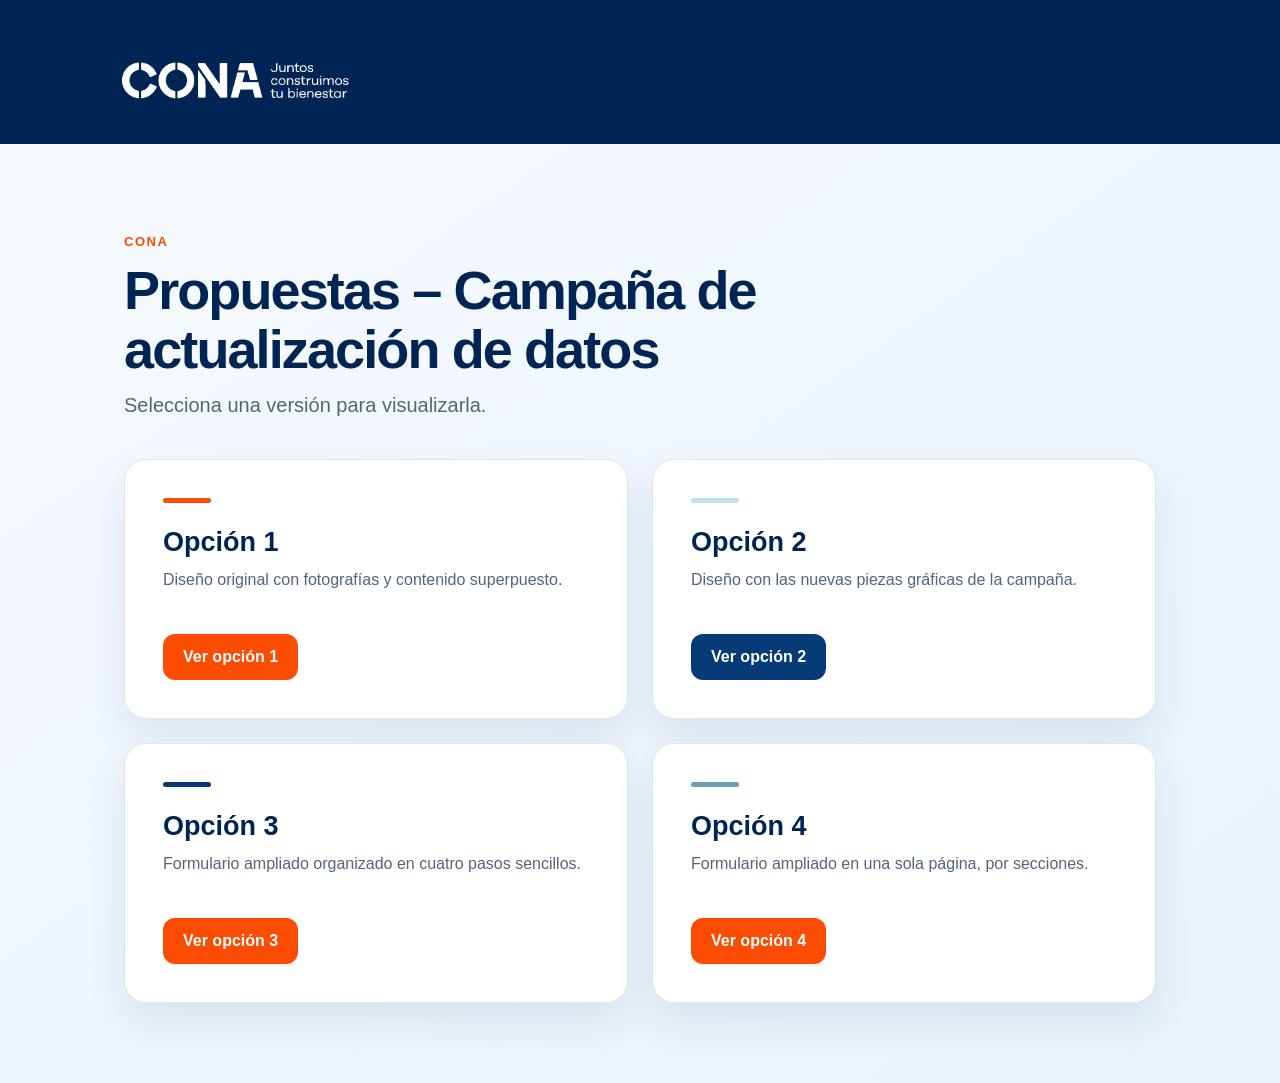
==== commit 00a52554: "feat: agrega formularios ampliados opciones 3 y 4" ====
--- a/index.html
+++ b/index.html
@@ -19,6 +19,8 @@
     .option { display: flex; flex-direction: column; align-items: flex-start; min-height: 260px; padding: clamp(26px, 4vw, 38px); border-radius: 22px; background: #fff; border: 1px solid #d8e7f1; box-shadow: 0 18px 40px rgba(0,37,84,.09); }
     .option::before { content: ""; display: block; width: 48px; height: 5px; border-radius: 10px; background: var(--orange); }
     .option:nth-child(2)::before { background: var(--sky); }
+    .option:nth-child(3)::before { background: var(--blue-2); }
+    .option:nth-child(4)::before { background: #6b9eb8; }
     h2 { margin: 24px 0 10px; font-size: 27px; }
     .option p { margin: 0 0 28px; color: #52657b; line-height: 1.55; }
     .button { display: inline-flex; align-items: center; justify-content: center; min-height: 46px; margin-top: auto; padding: 0 20px; border-radius: 12px; background: var(--orange); color: #fff; font-weight: 800; text-decoration: none; }
@@ -45,6 +47,16 @@
         <p>Diseño con las nuevas piezas gráficas de la campaña.</p>
         <a class="button" href="opcion-2.html">Ver opción 2</a>
       </article>
+      <article class="option">
+        <h2>Opción 3</h2>
+        <p>Formulario ampliado organizado en cuatro pasos sencillos.</p>
+        <a class="button" href="opcion-3.html">Ver opción 3</a>
+      </article>
+      <article class="option">
+        <h2>Opción 4</h2>
+        <p>Formulario ampliado en una sola página, por secciones.</p>
+        <a class="button" href="opcion-4.html">Ver opción 4</a>
+      </article>
     </div>
   </main>
 </body>
